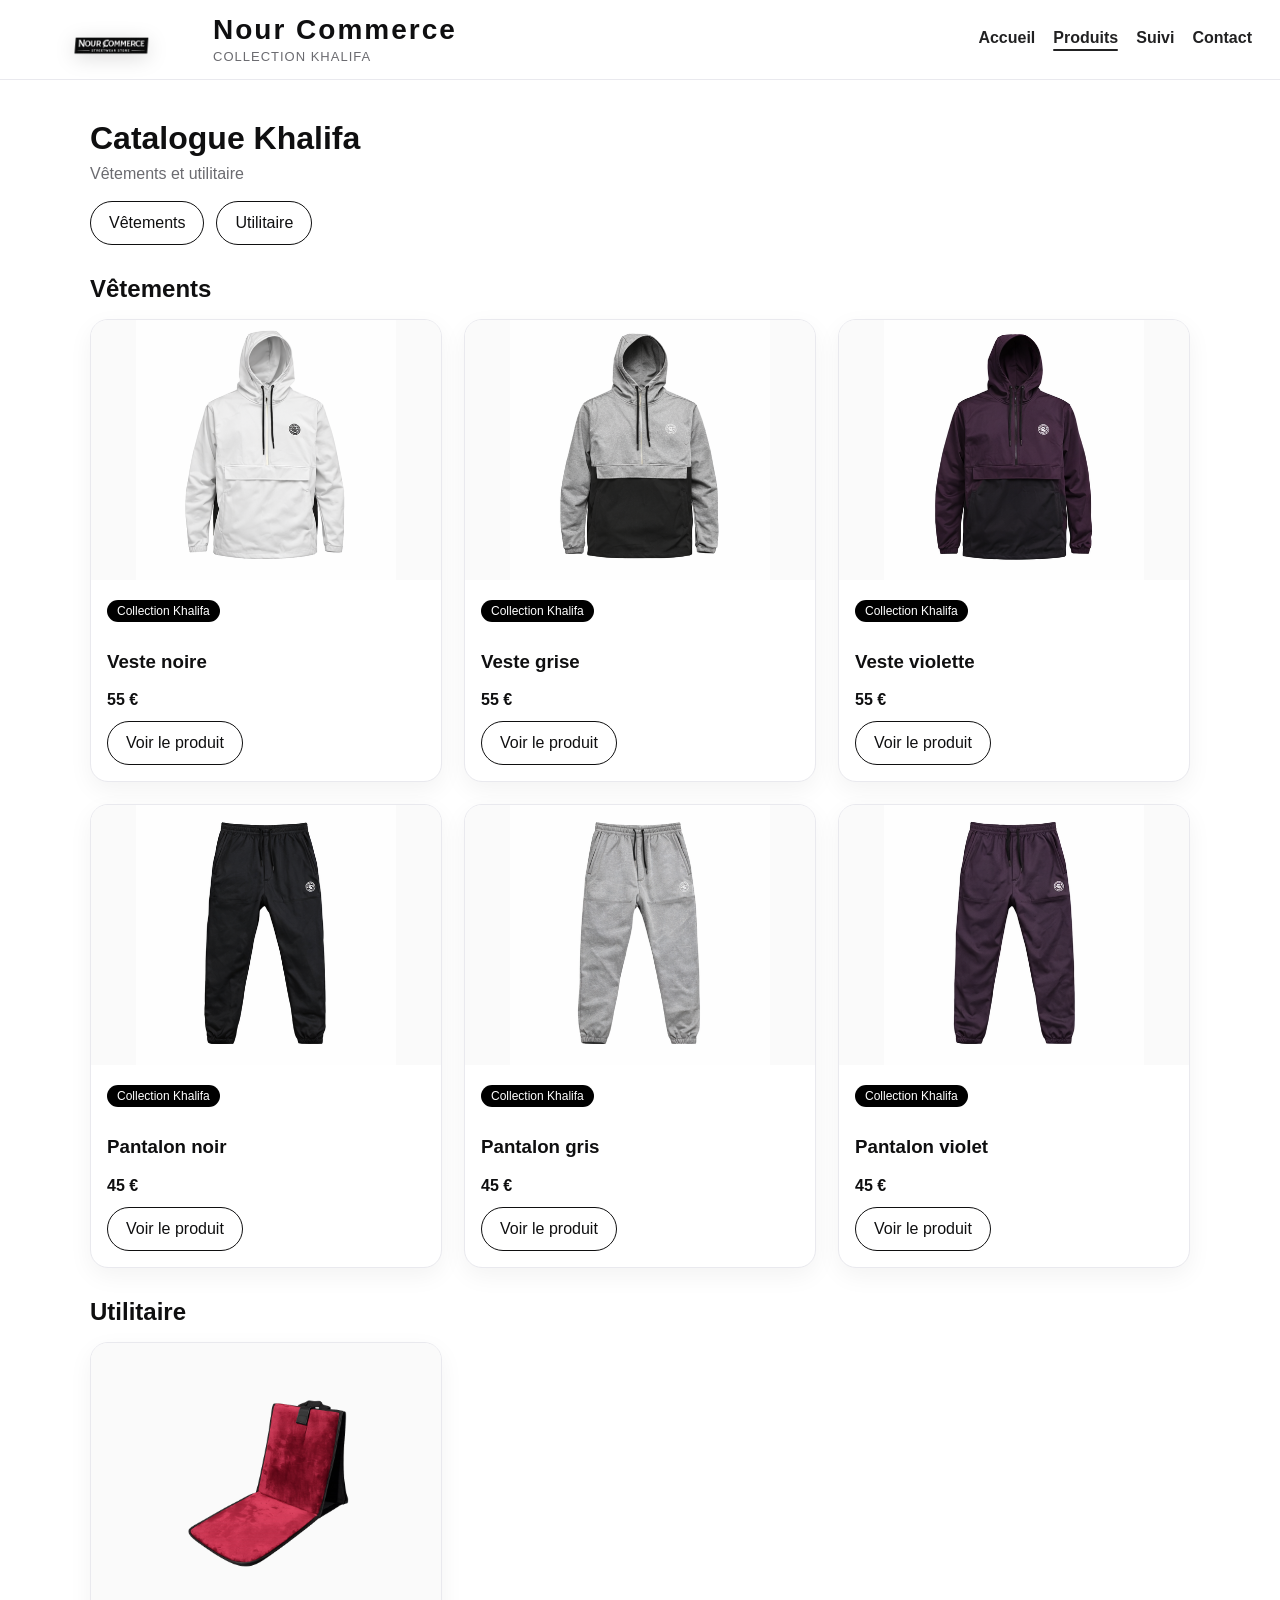
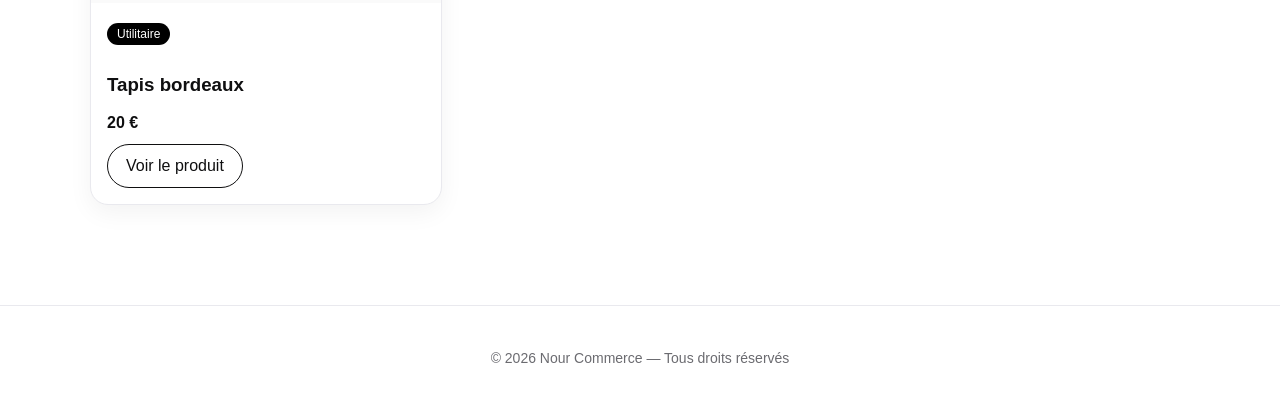
==== catalogue.html @ a422f31a "catalogue.html" ====
<!DOCTYPE html>
<html lang="fr">
<head>
  <meta charset="UTF-8" />
  <meta name="viewport" content="width=device-width, initial-scale=1.0"/>
  <title>Catalogue — Nour Commerce</title>
  <link rel="stylesheet" href="style.css"/>
  <link rel="icon" type="image/png" href="images/favicon.png">
</head>
<body>

<header class="header">
  <div class="brand">
    <img src="images/logo-nour-commerce.png" alt="Logo Nour Commerce" class="logo">
    <div class="brand-text">
      <h1>Nour Commerce</h1>
      <p>Collection Khalifa</p>
    </div>
  </div>

  <nav class="nav">
    <a href="index.html">Accueil</a>
    <a href="catalogue.html" class="active">Produits</a>
    <a href="suivi.html">Suivi</a>
    <a href="#" onclick="openContact()">Contact</a>
  </nav>
</header>

<main class="page">
  <div class="page-title">
    <h2>Catalogue Khalifa</h2>
    <p>Vêtements et utilitaire</p>
  </div>

  <div class="catalog-nav">
    <a href="#vetements" class="btn">Vêtements</a>
    <a href="#utilitaire" class="btn">Utilitaire</a>
  </div>

  <h3 id="vetements" class="section-title">Vêtements</h3>

  <section class="grid">
    <article class="card">
      <img src="images/veste-noire.png" alt="Veste noire Khalifa">
      <div class="card-body">
        <span class="badge">Collection Khalifa</span>
        <h3>Veste noire</h3>
        <p class="price">55 €</p>
        <a class="btn" href="produit.html?item=veste-noire">Voir le produit</a>
      </div>
    </article>

    <article class="card">
      <img src="images/veste-grise.png" alt="Veste grise Khalifa">
      <div class="card-body">
        <span class="badge">Collection Khalifa</span>
        <h3>Veste grise</h3>
        <p class="price">55 €</p>
        <a class="btn" href="produit.html?item=veste-grise">Voir le produit</a>
      </div>
    </article>

    <article class="card">
      <img src="images/veste-violette.png" alt="Veste violette Khalifa">
      <div class="card-body">
        <span class="badge">Collection Khalifa</span>
        <h3>Veste violette</h3>
        <p class="price">55 €</p>
        <a class="btn" href="produit.html?item=veste-violette">Voir le produit</a>
      </div>
    </article>

    <article class="card">
      <img src="images/pantalon-noir.png" alt="Pantalon noir Khalifa">
      <div class="card-body">
        <span class="badge">Collection Khalifa</span>
        <h3>Pantalon noir</h3>
        <p class="price">45 €</p>
        <a class="btn" href="produit.html?item=pantalon-noir">Voir le produit</a>
      </div>
    </article>

    <article class="card">
      <img src="images/pantalon-gris.png" alt="Pantalon gris Khalifa">
      <div class="card-body">
        <span class="badge">Collection Khalifa</span>
        <h3>Pantalon gris</h3>
        <p class="price">45 €</p>
        <a class="btn" href="produit.html?item=pantalon-gris">Voir le produit</a>
      </div>
    </article>

    <article class="card">
      <img src="images/pantalon-violet.png" alt="Pantalon violet Khalifa">
      <div class="card-body">
        <span class="badge">Collection Khalifa</span>
        <h3>Pantalon violet</h3>
        <p class="price">45 €</p>
        <a class="btn" href="produit.html?item=pantalon-violet">Voir le produit</a>
      </div>
    </article>
  </section>

  <h3 id="utilitaire" class="section-title">Utilitaire</h3>

  <section class="grid">
    <article class="card">
      <img src="images/tapis-bordeaux.png" alt="Tapis bordeaux">
      <div class="card-body">
        <span class="badge">Utilitaire</span>
        <h3>Tapis bordeaux</h3>
        <p class="price">20 €</p>
        <a class="btn" href="produit.html?item=tapis-bordeaux">Voir le produit</a>
      </div>
    </article>
  </section>
</main>

<div id="contactPopup" class="popup" onclick="closeContact()">
  <div class="popup-content" onclick="event.stopPropagation()">
    <button class="popup-close" onclick="closeContact()">×</button>
    <h2>Contact</h2>
    <p>Email : <strong>nur.commerce120@gmail.com</strong></p>
    <p>Téléphone : <strong>06 28 49 84 93</strong></p>
  </div>
</div>

<footer class="footer">
  <p>© 2026 Nour Commerce — Tous droits réservés</p>
</footer>

<script>
  function openContact() {
    document.getElementById("contactPopup").style.display = "flex";
  }

  function closeContact() {
    document.getElementById("contactPopup").style.display = "none";
  }
</script>

</body>
</html>
---- style.css ----
:root{
  --bg:#ffffff;
  --text:#0f0f10;
  --muted:#6b6b70;
  --border:#e9e9ee;
  --black:#000;
  --shadow-sm: 0 8px 24px rgba(0,0,0,.06);
  --shadow-md: 0 18px 44px rgba(0,0,0,.14);
  --radius: 18px;
}

*{
  box-sizing:border-box;
}

html, body{
  margin:0;
  padding:0;
  font-family: Arial, sans-serif;
  background: var(--bg);
  color: var(--text);
}

/* HEADER */
.header{
  position: sticky;
  top: 0;
  z-index: 20;
  background: rgba(255,255,255,.95);
  border-bottom: 1px solid var(--border);
  display:flex;
  align-items:center;
  justify-content:space-between;
  padding: 0 28px;
  height: 80px;
}

.brand{
  display:flex;
  align-items:center;
  gap:20px;
}

/* NOUVEAU */
.brand-text{
  display:flex;
  flex-direction:column;
  justify-content:center;
}

.logo{
  height:110px;
  width:auto;
  object-fit:contain;
  transform: translateY(10px);
  filter: drop-shadow(0 4px 10px rgba(0,0,0,0.15));
}

.brand-text h1{
  margin:0;
  font-size:28px;
  letter-spacing:2px;
  font-weight:800;
  line-height:1.1;
}

.brand-text p{
  margin:4px 0 0;
  font-size:13px;
  color:var(--muted);
  letter-spacing:1px;
  text-transform:uppercase;
}

.nav{
  display:flex;
  align-items:center;
  flex-wrap:wrap;
}

.nav a{
  margin-left:18px;
  text-decoration:none;
  color:var(--text);
  font-weight:600;
  position:relative;
  padding-bottom:4px;
  opacity:.92;
  transition:opacity .2s ease;
}

.nav a:hover{
  opacity:1;
}

.nav a.active::after{
  content:"";
  position:absolute;
  left:0;
  bottom:0;
  width:100%;
  height:2px;
  background:var(--text);
  border-radius:2px;
}

/* HERO */
.hero{
  height: calc(100vh - 96px);
  background: url("images/hero.jpg") center/cover no-repeat;
  position: relative;
}

.hero::after{
  content:"";
  position:absolute;
  inset:0;
  background: rgba(0,0,0,.55);
}

.hero-overlay{
  position: relative;
  z-index: 1;
  height:100%;
  display:flex;
  align-items:center;
  justify-content:center;
  text-align:center;
  padding:0 18px;
}

.hero-content{
  color:#fff;
  max-width:760px;
}

.hero-tag{
  display:inline-block;
  padding:6px 12px;
  border:1px solid rgba(255,255,255,.45);
  border-radius:999px;
  margin-bottom:16px;
  font-size:13px;
  letter-spacing:1px;
  text-transform:uppercase;
}

.site-title{
  font-size:58px;
  letter-spacing:3px;
  font-weight:900;
  margin:0 0 8px;
  text-transform:uppercase;
}

.hero-collection{
  font-size:22px;
  color:rgba(255,255,255,.86);
  margin:0 0 16px;
  letter-spacing:1px;
}

.hero-description{
  margin:0 0 26px;
  color:rgba(255,255,255,.92);
  line-height:1.6;
  font-size:17px;
}

/* BUTTONS */
.btn{
  display:inline-block;
  padding:12px 18px;
  border:1px solid var(--text);
  color:var(--text);
  text-decoration:none;
  border-radius:999px;
  transition:transform .25s ease, box-shadow .25s ease, background .25s ease, color .25s ease;
  cursor:pointer;
}

.btn:hover{
  transform:translateY(-2px);
  box-shadow:var(--shadow-sm);
}

.btn.primary{
  background:#fff;
  border-color:#fff;
  color:#000;
}

.btn.paypal{
  width:100%;
  background:#ffc439;
  border-color:#ffc439;
  color:#111;
}

.btn.revolut{
  width:100%;
  background:#000;
  border-color:#000;
  color:#fff;
}

/* GLOBAL PAGE */
.page{
  padding:40px 28px;
}

.page-title{
  max-width:1100px;
  margin:0 auto 18px;
}

.page-title h2{
  margin:0;
  font-size:32px;
}

.page-title p{
  margin:8px 0 0;
  color:var(--muted);
}

.catalog-nav{
  max-width:1100px;
  margin:0 auto 24px;
  display:flex;
  gap:12px;
  flex-wrap:wrap;
}

.section-title{
  max-width:1100px;
  margin:30px auto 16px;
  font-size:24px;
}

/* GRID CATALOGUE */
.grid{
  max-width:1100px;
  margin:0 auto;
  display:grid;
  grid-template-columns:repeat(3, 1fr);
  gap:22px;
}

.card{
  background:#fff;
  border:1px solid var(--border);
  border-radius:var(--radius);
  overflow:hidden;
  box-shadow:0 8px 24px rgba(0,0,0,.05);
  transition:transform .25s ease, box-shadow .25s ease;
}

.card:hover{
  transform:translateY(-6px);
  box-shadow:var(--shadow-md);
}

.card img{
  width:100%;
  height:260px;
  object-fit:contain;
  background:#fafafa;
  transition:transform .3s ease;
}

.card:hover img{
  transform:scale(1.05);
}

.card-body{
  padding:16px;
}

.badge{
  display:inline-block;
  background:#000;
  color:#fff;
  padding:4px 10px;
  border-radius:999px;
  font-size:12px;
  margin-bottom:10px;
}

.price{
  font-weight:800;
  margin:6px 0 12px;
}

/* PRODUCT PAGE */
.back-link{
  display:inline-block;
  margin-bottom:16px;
  text-decoration:none;
  color:var(--text);
  font-weight:600;
}

.product-layout{
  max-width:1100px;
  margin:0 auto;
  display:grid;
  grid-template-columns:84px 1fr 420px;
  gap:26px;
  align-items:start;
}

.thumbs{
  display:flex;
  flex-direction:column;
  gap:10px;
}

.thumb{
  width:74px;
  height:74px;
  object-fit:contain;
  border:1px solid var(--border);
  border-radius:12px;
  background:#fafafa;
  cursor:pointer;
  transition:transform .2s ease, border-color .2s ease, box-shadow .2s ease;
}

.thumb:hover{
  transform:scale(1.05);
  border-color:#000;
  box-shadow:var(--shadow-sm);
}

.product-image{
  border:1px solid var(--border);
  border-radius:20px;
  background:#fafafa;
  display:flex;
  align-items:center;
  justify-content:center;
  min-height:420px;
  box-shadow:0 12px 30px rgba(0,0,0,.08);
}

.product-image img{
  max-width:95%;
  max-height:420px;
  object-fit:contain;
}

.product-info{
  border:1px solid var(--border);
  border-radius:20px;
  padding:18px;
  background:#fff;
  box-shadow:0 8px 20px rgba(0,0,0,.04);
}

.price.big{
  font-size:1.7rem;
  margin:10px 0 8px;
}

.desc{
  color:var(--muted);
  line-height:1.55;
  margin:0 0 12px;
}

.row{
  margin:12px 0 10px;
}

label{
  display:block;
  font-weight:700;
  margin-bottom:6px;
}

select{
  padding:10px 12px;
  border-radius:12px;
  border:1px solid var(--border);
  width:180px;
  background:#fff;
}

.reviews{
  margin:10px 0 18px;
  padding:12px;
  border:1px solid var(--border);
  border-radius:14px;
  background:#fbfbfb;
}

.stars{
  letter-spacing:2px;
  font-size:18px;
}

.muted{
  color:var(--muted);
}

.orderref{
  margin:12px 0 18px;
  padding:12px;
  border:1px solid var(--border);
  border-radius:14px;
  background:#fbfbfb;
}

.delivery{
  display:flex;
  flex-direction:column;
  gap:10px;
  margin:10px 0 18px;
}

.delivery input{
  padding:10px 12px;
  border-radius:12px;
  border:1px solid var(--border);
  width:100%;
}

.delivery .two{
  display:grid;
  grid-template-columns:1fr 1fr;
  gap:10px;
}

.shipping-note{
  margin:10px 0 16px;
  padding:12px;
  border:1px solid var(--border);
  border-radius:12px;
  background:#fafafa;
  line-height:1.5;
  font-size:14px;
}

.stock-count{
  margin:8px 0 14px;
  font-weight:700;
  color:#111;
}

.payment-box{
  max-width:700px;
  margin:0 auto;
  border:1px solid var(--border);
  border-radius:20px;
  padding:22px;
  background:#fff;
  box-shadow:0 8px 20px rgba(0,0,0,.04);
}

.payment-note{
  margin:8px 0 12px;
}

.delivery-price{
  margin:0 0 14px;
  font-weight:700;
  color:#c1121f;
}

.cash{
  margin-top:12px;
  padding:10px;
  border:1px solid var(--border);
  border-radius:12px;
  background:#fafafa;
  font-size:14px;
}

.pay{
  margin-top:12px;
}

.pay form{
  margin-bottom:10px;
}

/* TRACKING */
.tracking-box{
  max-width:700px;
  margin:0 auto 24px;
  display:flex;
  gap:12px;
  flex-wrap:wrap;
}

.tracking-box input{
  flex:1;
  min-width:260px;
  padding:12px 14px;
  border:1px solid var(--border);
  border-radius:12px;
}

.tracking-result{
  max-width:900px;
  margin:0 auto;
  border:1px solid var(--border);
  border-radius:18px;
  background:#fff;
  padding:20px;
  box-shadow:0 8px 20px rgba(0,0,0,.04);
}

.tracking-grid{
  display:grid;
  grid-template-columns:repeat(2, 1fr);
  gap:16px;
  margin-top:16px;
}

/* POPUP */
.popup{
  display:none;
  position:fixed;
  inset:0;
  z-index:60;
  background:rgba(0,0,0,.6);
  justify-content:center;
  align-items:center;
}

.popup-content{
  width:min(420px, 92vw);
  background:#fff;
  border-radius:18px;
  padding:18px;
  position:relative;
  box-shadow:var(--shadow-md);
}

.popup-close{
  position:absolute;
  top:10px;
  right:12px;
  border:none;
  background:transparent;
  font-size:22px;
  cursor:pointer;
}

/* FOOTER */
.footer{
  margin-top:60px;
  padding:30px;
  text-align:center;
  font-size:14px;
  color:var(--muted);
  border-top:1px solid var(--border);
}

/* RESPONSIVE */
@media (max-width:980px){
  .grid{
    grid-template-columns:repeat(2, 1fr);
  }

  .product-layout{
    grid-template-columns:84px 1fr;
  }

  .product-info{
    grid-column:1 / -1;
  }

  .logo{
    width:120px;
    height:120px;
  }

  .brand-text h1{
    font-size:26px;
  }
}

@media (max-width:600px){
  .header{
    padding:14px 16px;
    flex-direction:column;
    gap:12px;
    height:auto;
  }

  .brand{
    flex-direction:column;
    text-align:center;
  }

  .logo{
    width:100px;
    height:100px;
    transform:none;
  }

  .brand-text h1{
    font-size:24px;
  }

  .brand-text p{
    font-size:13px;
  }

  .nav{
    justify-content:center;
  }

  .nav a{
    margin:0 10px;
  }

  .site-title{
    font-size:38px;
    letter-spacing:2px;
  }

  .hero-collection{
    font-size:18px;
  }

  .hero-description{
    font-size:15px;
  }

  .grid{
    grid-template-columns:1fr;
  }

  .product-layout{
    grid-template-columns:1fr;
  }

  .thumbs{
    flex-direction:row;
  }

  .thumb{
    width:64px;
    height:64px;
  }

  .delivery .two{
    grid-template-columns:1fr;
  }

  .tracking-box{
    flex-direction:column;
  }

  .tracking-grid{
    grid-template-columns:1fr;
  }
}
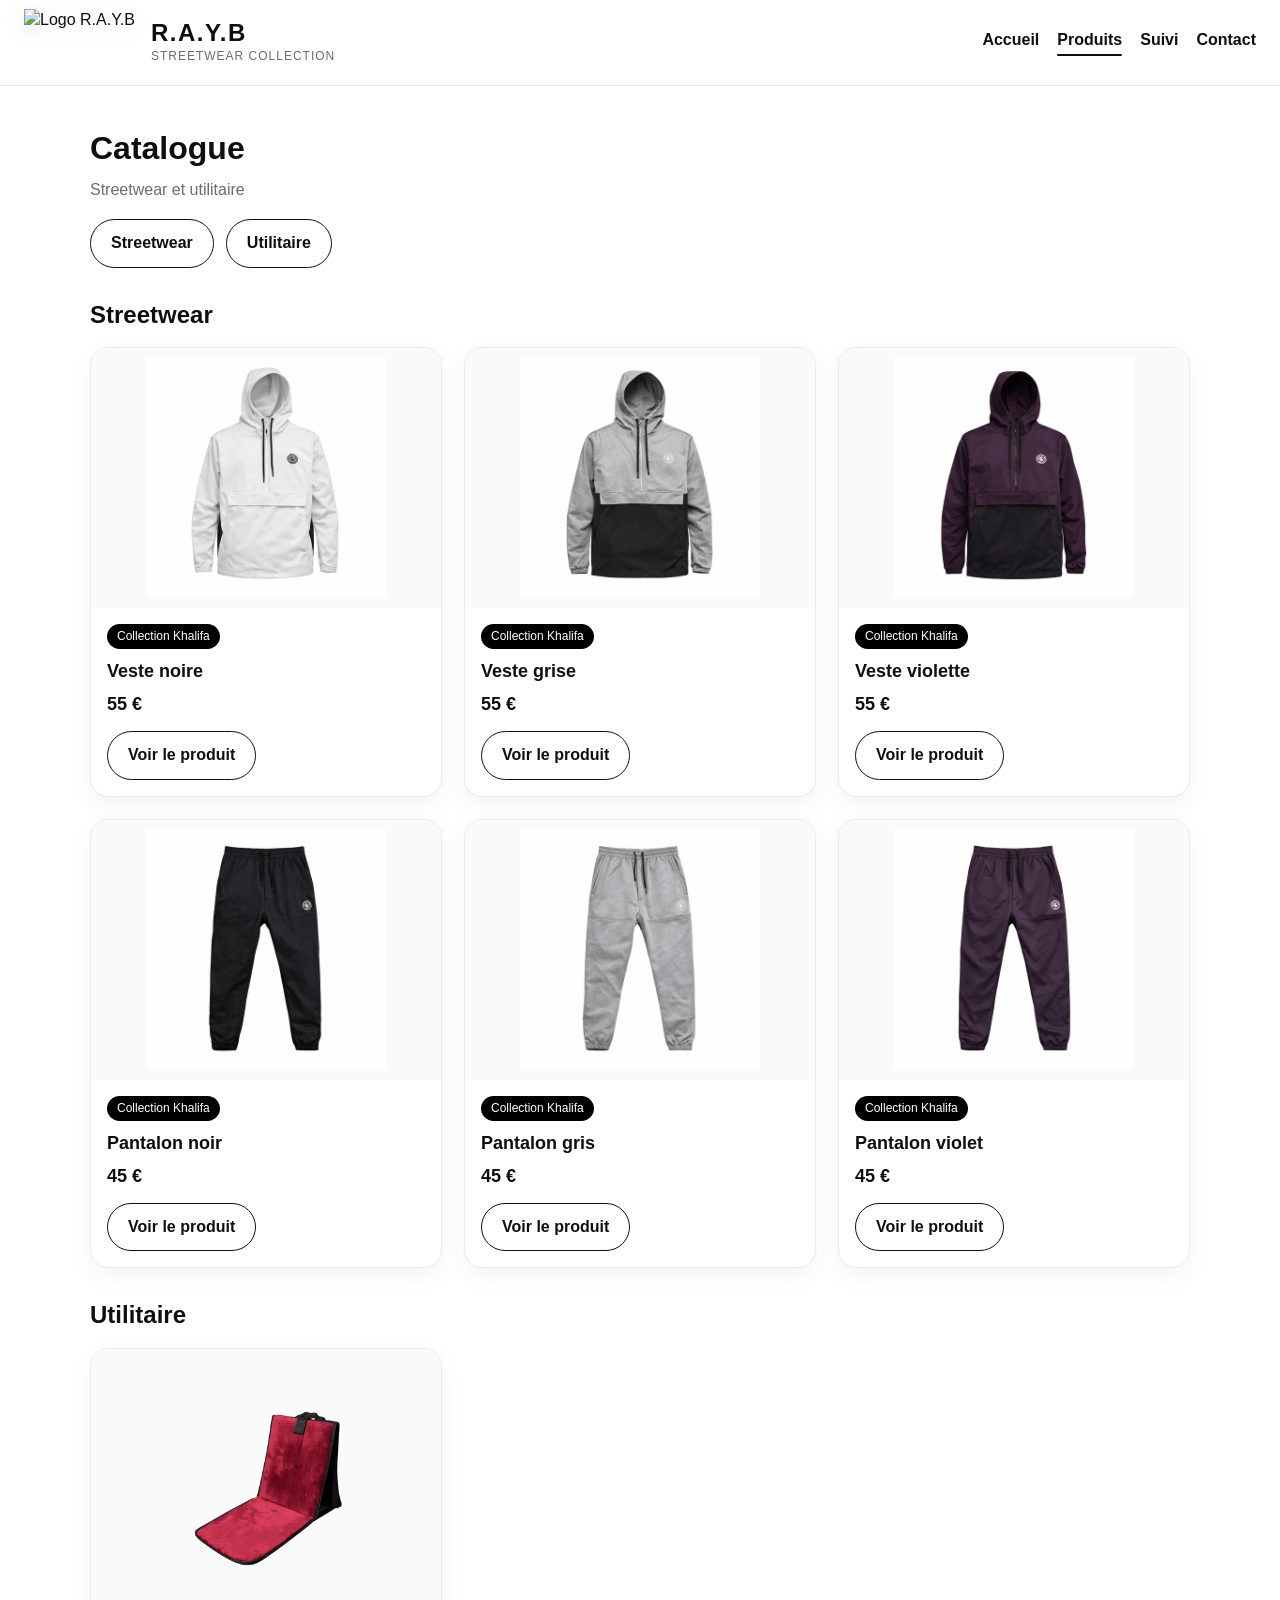
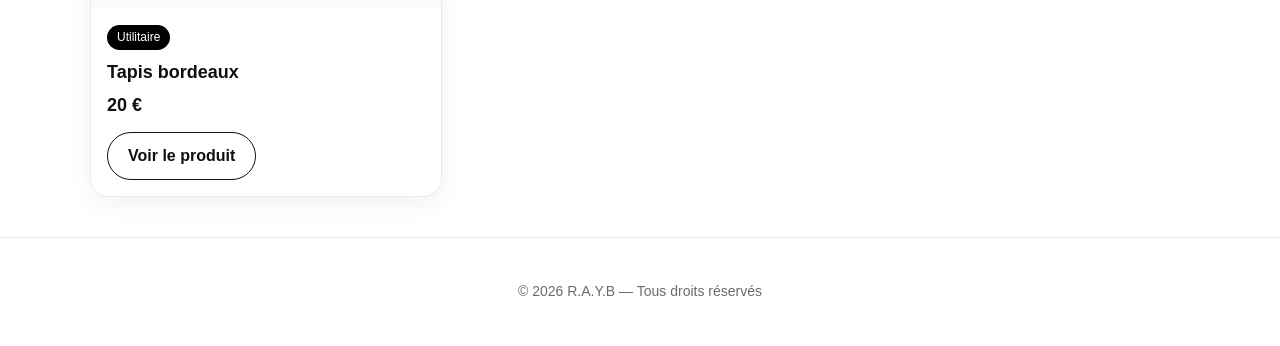
==== commit 6fd762d7: "catalogue.html" ====
--- a/catalogue.html
+++ b/catalogue.html
@@ -1,9 +1,17 @@
 <!DOCTYPE html>
 <html lang="fr">
 <head>
+  <!-- Google tag (gtag.js) -->
+  <script async src="https://www.googletagmanager.com/gtag/js?id=G-W9DEFRPRFW"></script>
+  <script>
+    window.dataLayer = window.dataLayer || [];
+    function gtag(){dataLayer.push(arguments);}
+    gtag('js', new Date());
+    gtag('config', 'G-W9DEFRPRFW');
+  </script>
   <meta charset="UTF-8" />
   <meta name="viewport" content="width=device-width, initial-scale=1.0"/>
-  <title>Catalogue — Nour Commerce</title>
+  <title>Catalogue — R.A.Y.B</title>
   <link rel="stylesheet" href="style.css"/>
   <link rel="icon" type="image/png" href="images/favicon.png">
 </head>
@@ -11,10 +19,10 @@
 
 <header class="header">
   <div class="brand">
-    <img src="images/logo-nour-commerce.png" alt="Logo Nour Commerce" class="logo">
+    <img src="images/logo-rayb-header.png" alt="Logo R.A.Y.B" class="logo">
     <div class="brand-text">
-      <h1>Nour Commerce</h1>
-      <p>Collection Khalifa</p>
+      <h1>R.A.Y.B</h1>
+      <p>Streetwear Collection</p>
     </div>
   </div>
 
@@ -28,20 +36,20 @@
 
 <main class="page">
   <div class="page-title">
-    <h2>Catalogue Khalifa</h2>
-    <p>Vêtements et utilitaire</p>
+    <h2>Catalogue</h2>
+    <p>Streetwear et utilitaire</p>
   </div>
 
   <div class="catalog-nav">
-    <a href="#vetements" class="btn">Vêtements</a>
+    <a href="#vetements" class="btn">Streetwear</a>
     <a href="#utilitaire" class="btn">Utilitaire</a>
   </div>
 
-  <h3 id="vetements" class="section-title">Vêtements</h3>
+  <h3 id="vetements" class="section-title">Streetwear</h3>
 
   <section class="grid">
     <article class="card">
-      <img src="images/veste-noire.png" alt="Veste noire Khalifa">
+      <img src="images/veste-noire.png" alt="Veste noire">
       <div class="card-body">
         <span class="badge">Collection Khalifa</span>
         <h3>Veste noire</h3>
@@ -51,7 +59,7 @@
     </article>
 
     <article class="card">
-      <img src="images/veste-grise.png" alt="Veste grise Khalifa">
+      <img src="images/veste-grise.png" alt="Veste grise">
       <div class="card-body">
         <span class="badge">Collection Khalifa</span>
         <h3>Veste grise</h3>
@@ -61,7 +69,7 @@
     </article>
 
     <article class="card">
-      <img src="images/veste-violette.png" alt="Veste violette Khalifa">
+      <img src="images/veste-violette.png" alt="Veste violette">
       <div class="card-body">
         <span class="badge">Collection Khalifa</span>
         <h3>Veste violette</h3>
@@ -71,7 +79,7 @@
     </article>
 
     <article class="card">
-      <img src="images/pantalon-noir.png" alt="Pantalon noir Khalifa">
+      <img src="images/pantalon-noir.png" alt="Pantalon noir">
       <div class="card-body">
         <span class="badge">Collection Khalifa</span>
         <h3>Pantalon noir</h3>
@@ -81,7 +89,7 @@
     </article>
 
     <article class="card">
-      <img src="images/pantalon-gris.png" alt="Pantalon gris Khalifa">
+      <img src="images/pantalon-gris.png" alt="Pantalon gris">
       <div class="card-body">
         <span class="badge">Collection Khalifa</span>
         <h3>Pantalon gris</h3>
@@ -91,7 +99,7 @@
     </article>
 
     <article class="card">
-      <img src="images/pantalon-violet.png" alt="Pantalon violet Khalifa">
+      <img src="images/pantalon-violet.png" alt="Pantalon violet">
       <div class="card-body">
         <span class="badge">Collection Khalifa</span>
         <h3>Pantalon violet</h3>
@@ -126,7 +134,7 @@
 </div>
 
 <footer class="footer">
-  <p>© 2026 Nour Commerce — Tous droits réservés</p>
+  <p>© 2026 R.A.Y.B — Tous droits réservés</p>
 </footer>
 
 <script>
--- a/style.css
+++ b/style.css
@@ -4,6 +4,7 @@
   --muted:#6b6b70;
   --border:#e9e9ee;
   --black:#000;
+  --white:#fff;
   --shadow-sm: 0 8px 24px rgba(0,0,0,.06);
   --shadow-md: 0 18px 44px rgba(0,0,0,.14);
   --radius: 18px;
@@ -17,31 +18,37 @@
   margin:0;
   padding:0;
   font-family: Arial, sans-serif;
-  background: var(--bg);
-  color: var(--text);
+  background:var(--bg);
+  color:var(--text);
+  scroll-behavior:smooth;
+}
+
+body{
+  line-height:1.4;
 }
 
 /* HEADER */
 .header{
-  position: sticky;
-  top: 0;
-  z-index: 20;
-  background: rgba(255,255,255,.95);
-  border-bottom: 1px solid var(--border);
+  position:sticky;
+  top:0;
+  z-index:50;
+  background:rgba(255,255,255,.96);
+  border-bottom:1px solid var(--border);
   display:flex;
   align-items:center;
   justify-content:space-between;
-  padding: 0 28px;
-  height: 80px;
+  padding:0 24px;
+  min-height:86px;
+  backdrop-filter:blur(10px);
 }
 
 .brand{
   display:flex;
   align-items:center;
-  gap:20px;
-}
-
-/* NOUVEAU */
+  gap:16px;
+  min-width:0;
+}
+
 .brand-text{
   display:flex;
   flex-direction:column;
@@ -49,48 +56,44 @@
 }
 
 .logo{
-  height:110px;
+  height:68px;
   width:auto;
+  max-width:180px;
   object-fit:contain;
-  transform: translateY(10px);
-  filter: drop-shadow(0 4px 10px rgba(0,0,0,0.15));
+  display:block;
+  transform:none;
+  filter:drop-shadow(0 4px 10px rgba(0,0,0,0.10));
 }
 
 .brand-text h1{
   margin:0;
-  font-size:28px;
-  letter-spacing:2px;
+  font-size:24px;
+  letter-spacing:1.5px;
   font-weight:800;
   line-height:1.1;
 }
 
 .brand-text p{
-  margin:4px 0 0;
-  font-size:13px;
+  margin:2px 0 0;
+  font-size:12px;
   color:var(--muted);
+  text-transform:uppercase;
   letter-spacing:1px;
-  text-transform:uppercase;
 }
 
 .nav{
   display:flex;
   align-items:center;
   flex-wrap:wrap;
+  gap:18px;
 }
 
 .nav a{
-  margin-left:18px;
   text-decoration:none;
   color:var(--text);
-  font-weight:600;
+  font-weight:700;
   position:relative;
   padding-bottom:4px;
-  opacity:.92;
-  transition:opacity .2s ease;
-}
-
-.nav a:hover{
-  opacity:1;
 }
 
 .nav a.active::after{
@@ -104,79 +107,18 @@
   border-radius:2px;
 }
 
-/* HERO */
-.hero{
-  height: calc(100vh - 96px);
-  background: url("images/hero.jpg") center/cover no-repeat;
-  position: relative;
-}
-
-.hero::after{
-  content:"";
-  position:absolute;
-  inset:0;
-  background: rgba(0,0,0,.55);
-}
-
-.hero-overlay{
-  position: relative;
-  z-index: 1;
-  height:100%;
-  display:flex;
-  align-items:center;
-  justify-content:center;
-  text-align:center;
-  padding:0 18px;
-}
-
-.hero-content{
-  color:#fff;
-  max-width:760px;
-}
-
-.hero-tag{
-  display:inline-block;
-  padding:6px 12px;
-  border:1px solid rgba(255,255,255,.45);
-  border-radius:999px;
-  margin-bottom:16px;
-  font-size:13px;
-  letter-spacing:1px;
-  text-transform:uppercase;
-}
-
-.site-title{
-  font-size:58px;
-  letter-spacing:3px;
-  font-weight:900;
-  margin:0 0 8px;
-  text-transform:uppercase;
-}
-
-.hero-collection{
-  font-size:22px;
-  color:rgba(255,255,255,.86);
-  margin:0 0 16px;
-  letter-spacing:1px;
-}
-
-.hero-description{
-  margin:0 0 26px;
-  color:rgba(255,255,255,.92);
-  line-height:1.6;
-  font-size:17px;
-}
-
-/* BUTTONS */
+/* BOUTONS */
 .btn{
   display:inline-block;
-  padding:12px 18px;
+  padding:12px 20px;
+  border-radius:999px;
+  text-decoration:none;
   border:1px solid var(--text);
   color:var(--text);
-  text-decoration:none;
-  border-radius:999px;
-  transition:transform .25s ease, box-shadow .25s ease, background .25s ease, color .25s ease;
+  background:#fff;
+  transition:transform .22s ease, box-shadow .22s ease, background .22s ease, color .22s ease, border-color .22s ease;
   cursor:pointer;
+  font-weight:700;
 }
 
 .btn:hover{
@@ -185,9 +127,25 @@
 }
 
 .btn.primary{
-  background:#fff;
-  border-color:#fff;
-  color:#000;
+  background:#000;
+  color:#fff;
+  border-color:#000;
+}
+
+.btn.primary:hover{
+  background:#111;
+  border-color:#111;
+}
+
+.ghost-light{
+  background:transparent;
+  color:#fff;
+  border:1px solid rgba(255,255,255,.34);
+}
+
+.ghost-light:hover{
+  background:rgba(255,255,255,.10);
+  box-shadow:none;
 }
 
 .btn.paypal{
@@ -204,7 +162,309 @@
   color:#fff;
 }
 
-/* GLOBAL PAGE */
+/* HERO DU HAUT - PRESENTATION */
+.hero-home{
+  position:relative;
+  z-index:1;
+  min-height:calc(100vh - 80px);
+  background:url("images/hero-accueil.jpg") center/cover no-repeat;
+  display:flex;
+  align-items:center;
+  justify-content:center;
+  padding:48px 24px;
+  overflow:hidden;
+  text-align:center;
+}
+
+.hero-home::after{
+  content:"";
+  position:absolute;
+  left:0;
+  right:0;
+  bottom:-1px;
+  height:140px;
+  background:linear-gradient(
+    to bottom,
+    rgba(8,8,10,0) 0%,
+    rgba(8,8,10,0.55) 40%,
+    rgba(8,8,10,0.92) 100%
+  );
+  pointer-events:none;
+  z-index:2;
+}
+
+.hero-home-overlay{
+  position:absolute;
+  inset:0;
+  background:linear-gradient(180deg, rgba(0,0,0,.50) 0%, rgba(0,0,0,.58) 100%);
+}
+
+.hero-home-content{
+  position:relative;
+  z-index:2;
+  max-width:900px;
+  color:#fff;
+}
+
+.hero-home-tag{
+  display:inline-block;
+  padding:10px 22px;
+  border:1px solid rgba(255,255,255,.30);
+  border-radius:999px;
+  font-size:15px;
+  text-transform:uppercase;
+  letter-spacing:1px;
+  margin-bottom:26px;
+}
+
+.hero-home-title{
+  margin:0 0 18px;
+  font-size:110px;
+  line-height:.92;
+  text-transform:uppercase;
+  font-weight:900;
+  letter-spacing:1px;
+}
+
+.hero-home-text{
+  margin:0 auto 30px;
+  font-size:20px;
+  line-height:1.7;
+  color:rgba(255,255,255,.93);
+  max-width:760px;
+}
+
+.hero-home-actions{
+  display:flex;
+  justify-content:center;
+  gap:14px;
+  flex-wrap:wrap;
+}
+
+/* SECTION PRODUITS HERO */
+.hero-showcase{
+  min-height:calc(100vh - 80px);
+  background:url("images/hero.jpg") center/cover no-repeat;
+  display:grid;
+  grid-template-columns:1fr 1fr;
+  align-items:center;
+  gap:24px;
+  padding:88px 54px 48px;
+  margin-top:-40px;
+  position:relative;
+  overflow:hidden;
+}
+
+.hero-showcase::after{
+  content:"";
+  position:absolute;
+  top:0;
+  left:0;
+  right:0;
+  height:120px;
+  background:linear-gradient(
+    to bottom,
+    rgba(8,8,10,0.95) 0%,
+    rgba(8,8,10,0.68) 45%,
+    rgba(8,8,10,0) 100%
+  );
+  pointer-events:none;
+  z-index:1;
+}
+
+.hero-dark-layer{
+  position:absolute;
+  inset:0;
+  background:linear-gradient(90deg, rgba(0,0,0,.78) 0%, rgba(0,0,0,.54) 45%, rgba(0,0,0,.72) 100%);
+}
+
+.hero-showcase::before{
+  content:"";
+  position:absolute;
+  width:420px;
+  height:420px;
+  border-radius:50%;
+  background:radial-gradient(rgba(255,255,255,0.09), transparent 70%);
+  top:8%;
+  left:10%;
+  z-index:1;
+  pointer-events:none;
+  filter:blur(10px);
+}
+
+.hero-left{
+  position:relative;
+  z-index:2;
+  color:#fff;
+  max-width:560px;
+  animation:fadeSoft .65s ease;
+}
+
+.hero-pill{
+  border:1px solid rgba(255,255,255,.28);
+  padding:10px 20px;
+  border-radius:999px;
+  font-size:14px;
+  display:inline-block;
+  margin-bottom:22px;
+  text-transform:uppercase;
+  letter-spacing:1px;
+}
+
+.hero-main-title{
+  font-size:88px;
+  margin:0 0 16px;
+  line-height:.92;
+  text-transform:none;
+  font-weight:900;
+  letter-spacing:.3px;
+  min-height:160px;
+  display:flex;
+  align-items:flex-end;
+}
+
+.hero-main-text{
+  font-size:19px;
+  margin:0 0 24px;
+  color:rgba(255,255,255,.92);
+  line-height:1.7;
+  max-width:520px;
+  min-height:130px;
+}
+
+.hero-actions{
+  display:flex;
+  gap:12px;
+  flex-wrap:wrap;
+}
+
+.hero-right{
+  display:flex;
+  justify-content:flex-end;
+  align-items:center;
+  gap:14px;
+  position:relative;
+  z-index:2;
+}
+
+.hero-left,
+.hero-right{
+  position:relative;
+  z-index:2;
+}
+
+.hero-cards{
+  display:flex;
+  gap:22px;
+  align-items:flex-end;
+}
+
+.hero-card{
+  width:220px;
+  min-height:430px;
+  background:rgba(255,255,255,.08);
+  border:1px solid rgba(255,255,255,.18);
+  border-radius:28px;
+  overflow:hidden;
+  cursor:pointer;
+  transition:transform .24s ease, opacity .24s ease, box-shadow .24s ease, border-color .24s ease;
+  opacity:.84;
+  box-shadow:0 12px 28px rgba(0,0,0,.16);
+  backdrop-filter:blur(12px);
+  text-decoration:none;
+  display:flex;
+  flex-direction:column;
+  position:relative;
+  animation:fadeSoft .65s ease;
+  flex-shrink:0;
+}
+
+.hero-card.active{
+  transform:translateY(-8px) scale(1.02);
+  opacity:1;
+  box-shadow:0 20px 42px rgba(0,0,0,.24);
+  border-color:rgba(255,255,255,.28);
+  z-index:3;
+}
+
+.hero-card::after{
+  content:"";
+  position:absolute;
+  top:0;
+  left:-120%;
+  width:70%;
+  height:100%;
+  background:linear-gradient(
+    120deg,
+    transparent,
+    rgba(255,255,255,0.18),
+    transparent
+  );
+  transition:left .8s ease;
+}
+
+.hero-card:hover::after{
+  left:140%;
+}
+
+.hero-card img{
+  width:100%;
+  height:250px;
+  object-fit:contain;
+  background:#fff;
+  display:block;
+  padding:20px;
+}
+
+.hero-card-info{
+  padding:20px 16px;
+  color:#fff;
+  display:flex;
+  align-items:center;
+  justify-content:center;
+  min-height:86px;
+  text-align:center;
+}
+
+.hero-card-info span{
+  display:block;
+  font-size:15px;
+  opacity:.96;
+  text-transform:uppercase;
+  letter-spacing:2px;
+  font-weight:700;
+  line-height:1.4;
+}
+
+.hero-card-info h3{
+  display:none;
+}
+
+.hero-arrow{
+  background:rgba(255,255,255,.16);
+  border:none;
+  color:#fff;
+  font-size:34px;
+  width:60px;
+  height:60px;
+  border-radius:50%;
+  cursor:pointer;
+  flex-shrink:0;
+  transition:background .22s ease, transform .22s ease;
+}
+
+.hero-arrow:hover{
+  background:rgba(255,255,255,.26);
+  transform:scale(1.05);
+}
+
+#heroCategory,
+#heroProductTitle,
+#heroProductDesc{
+  transition:all .25s ease;
+}
+
+/* STRUCTURE GLOBALE */
 .page{
   padding:40px 28px;
 }
@@ -238,7 +498,7 @@
   font-size:24px;
 }
 
-/* GRID CATALOGUE */
+/* CATALOGUE */
 .grid{
   max-width:1100px;
   margin:0 auto;
@@ -254,11 +514,32 @@
   overflow:hidden;
   box-shadow:0 8px 24px rgba(0,0,0,.05);
   transition:transform .25s ease, box-shadow .25s ease;
+  position:relative;
 }
 
 .card:hover{
   transform:translateY(-6px);
   box-shadow:var(--shadow-md);
+}
+
+.card::after{
+  content:"";
+  position:absolute;
+  top:0;
+  left:-120%;
+  width:70%;
+  height:100%;
+  background:linear-gradient(
+    120deg,
+    transparent,
+    rgba(255,255,255,0.16),
+    transparent
+  );
+  transition:left .8s ease;
+}
+
+.card:hover::after{
+  left:140%;
 }
 
 .card img{
@@ -266,11 +547,8 @@
   height:260px;
   object-fit:contain;
   background:#fafafa;
-  transition:transform .3s ease;
-}
-
-.card:hover img{
-  transform:scale(1.05);
+  display:block;
+  padding:10px;
 }
 
 .card-body{
@@ -287,15 +565,21 @@
   margin-bottom:10px;
 }
 
+.card-body h3{
+  margin:0 0 8px;
+  font-size:18px;
+}
+
 .price{
   font-weight:800;
-  margin:6px 0 12px;
-}
-
-/* PRODUCT PAGE */
+  margin:6px 0 14px;
+  font-size:18px;
+}
+
+/* PAGE PRODUIT */
 .back-link{
   display:inline-block;
-  margin-bottom:16px;
+  margin-bottom:18px;
   text-decoration:none;
   color:var(--text);
   font-weight:600;
@@ -324,13 +608,15 @@
   border-radius:12px;
   background:#fafafa;
   cursor:pointer;
+  display:block;
+  padding:6px;
   transition:transform .2s ease, border-color .2s ease, box-shadow .2s ease;
 }
 
 .thumb:hover{
-  transform:scale(1.05);
+  transform:scale(1.04);
   border-color:#000;
-  box-shadow:var(--shadow-sm);
+  box-shadow:0 8px 18px rgba(0,0,0,0.08);
 }
 
 .product-image{
@@ -348,6 +634,8 @@
   max-width:95%;
   max-height:420px;
   object-fit:contain;
+  display:block;
+  padding:12px;
 }
 
 .product-info{
@@ -358,6 +646,11 @@
   box-shadow:0 8px 20px rgba(0,0,0,.04);
 }
 
+.product-info h2{
+  margin:0 0 8px;
+  font-size:30px;
+}
+
 .price.big{
   font-size:1.7rem;
   margin:10px 0 8px;
@@ -485,7 +778,7 @@
   margin-bottom:10px;
 }
 
-/* TRACKING */
+/* SUIVI */
 .tracking-box{
   max-width:700px;
   margin:0 auto 24px;
@@ -517,6 +810,110 @@
   grid-template-columns:repeat(2, 1fr);
   gap:16px;
   margin-top:16px;
+}
+
+/* CONFIANCE */
+.trust-section{
+  padding:40px 20px;
+  background:#fff;
+}
+
+.trust-container{
+  max-width:1100px;
+  margin:0 auto;
+  display:grid;
+  grid-template-columns:repeat(4,1fr);
+  gap:16px;
+}
+
+.trust-item{
+  border:1px solid var(--border);
+  padding:18px;
+  text-align:center;
+  border-radius:14px;
+  background:#fafafa;
+  transition:transform .22s ease, box-shadow .22s ease, border-color .22s ease;
+  animation:fadeSoft 0.65s ease;
+}
+
+.trust-item:hover{
+  transform:translateY(-4px);
+  box-shadow:var(--shadow-sm);
+  border-color:#dcdce2;
+}
+
+.trust-item h3{
+  margin:0 0 10px;
+  font-size:16px;
+}
+
+.trust-item p{
+  margin:0;
+  font-size:14px;
+  color:var(--muted);
+  line-height:1.5;
+}
+
+/* A PROPOS */
+.about-section{
+  padding:52px 20px;
+  background:#f6f6f6;
+}
+
+.about-container{
+  max-width:760px;
+  margin:0 auto;
+  text-align:center;
+  animation:fadeSoft 0.65s ease;
+}
+
+.about-container h2{
+  margin:0 0 14px;
+}
+
+.about-container p{
+  margin:0;
+  color:var(--muted);
+  line-height:1.65;
+}
+
+/* FAQ */
+.faq-section{
+  padding:52px 20px;
+}
+
+.faq-container{
+  max-width:760px;
+  margin:0 auto;
+}
+
+.faq-container h2{
+  margin:0 0 18px;
+}
+
+.faq-item{
+  margin-bottom:16px;
+  border:1px solid var(--border);
+  padding:16px;
+  border-radius:12px;
+  background:#fafafa;
+  transition:transform .22s ease, box-shadow .22s ease;
+  animation:fadeSoft 0.65s ease;
+}
+
+.faq-item:hover{
+  transform:translateY(-2px);
+  box-shadow:var(--shadow-sm);
+}
+
+.faq-item h4{
+  margin:0 0 8px;
+}
+
+.faq-item p{
+  margin:0;
+  color:var(--muted);
+  line-height:1.6;
 }
 
 /* POPUP */
@@ -551,16 +948,84 @@
 
 /* FOOTER */
 .footer{
-  margin-top:60px;
+  text-align:center;
   padding:30px;
-  text-align:center;
+  border-top:1px solid var(--border);
   font-size:14px;
   color:var(--muted);
-  border-top:1px solid var(--border);
+}
+
+/* ANIMATION */
+.hero-left,
+.hero-card,
+.trust-item,
+.about-container,
+.faq-item{
+  animation:fadeSoft 0.65s ease;
+}
+
+@keyframes fadeSoft{
+  from{
+    opacity:0;
+    transform:translateY(12px);
+  }
+  to{
+    opacity:1;
+    transform:translateY(0);
+  }
 }
 
 /* RESPONSIVE */
-@media (max-width:980px){
+@media(max-width:1200px){
+  .hero-home-title{
+    font-size:90px;
+  }
+
+  .hero-main-title{
+    font-size:72px;
+  }
+
+  .hero-card{
+    width:220px;
+    min-height:430px;
+  }
+}
+
+@media(max-width:1100px){
+  .hero-home{
+    min-height:auto;
+    padding:60px 26px;
+  }
+
+  .hero-home-title{
+    font-size:76px;
+  }
+
+  .hero-showcase{
+    grid-template-columns:1fr;
+    padding:36px 28px 40px;
+    min-height:auto;
+  }
+
+  .hero-left{
+    max-width:100%;
+  }
+
+  .hero-right{
+    justify-content:flex-start;
+  }
+
+  .hero-main-title{
+    font-size:62px;
+  }
+
+  .hero-card{
+    width:210px;
+    min-height:410px;
+  }
+}
+
+@media(max-width:980px){
   .grid{
     grid-template-columns:repeat(2, 1fr);
   }
@@ -573,17 +1038,56 @@
     grid-column:1 / -1;
   }
 
-  .logo{
-    width:120px;
-    height:120px;
-  }
-
-  .brand-text h1{
-    font-size:26px;
-  }
-}
-
-@media (max-width:600px){
+  .trust-container{
+    grid-template-columns:repeat(2,1fr);
+  }
+
+  .hero-cards{
+    flex-wrap:wrap;
+  }
+
+  .hero-home-title{
+    font-size:66px;
+  }
+
+  .hero-home-text{
+    font-size:18px;
+  }
+}
+
+@media(max-width:700px){
+  .hero-home{
+    padding:42px 20px;
+  }
+
+  .hero-home-title{
+    font-size:52px;
+  }
+
+  .hero-home-text{
+    font-size:17px;
+    line-height:1.6;
+  }
+
+  .hero-main-title{
+    font-size:48px;
+  }
+
+  .hero-main-text{
+    font-size:17px;
+  }
+
+  .hero-card{
+    width:100%;
+    min-height:auto;
+  }
+
+  .hero-card img{
+    height:220px;
+  }
+}
+
+@media(max-width:600px){
   .header{
     padding:14px 16px;
     flex-direction:column;
@@ -597,38 +1101,95 @@
   }
 
   .logo{
-    width:100px;
-    height:100px;
-    transform:none;
-  }
+  height:58px;
+  max-width:150px;
+  transform:none;
+}
 
   .brand-text h1{
-    font-size:24px;
+    font-size:22px;
   }
 
   .brand-text p{
-    font-size:13px;
+    font-size:12px;
   }
 
   .nav{
     justify-content:center;
+    gap:12px;
   }
 
   .nav a{
-    margin:0 10px;
-  }
-
-  .site-title{
-    font-size:38px;
-    letter-spacing:2px;
-  }
-
-  .hero-collection{
-    font-size:18px;
-  }
-
-  .hero-description{
+    margin-left:0;
+  }
+
+  .hero-home{
+    padding:32px 18px 36px;
+  }
+
+  .hero-home-tag{
+    font-size:12px;
+    padding:8px 16px;
+  }
+
+  .hero-home-title{
+    font-size:42px;
+    letter-spacing:1px;
+  }
+
+  .hero-home-text{
     font-size:15px;
+  }
+
+  .hero-home-actions{
+    flex-direction:column;
+    align-items:center;
+  }
+
+  .hero-showcase{
+    padding:26px 18px 30px;
+  }
+
+  .hero-main-title{
+    font-size:42px;
+    letter-spacing:0;
+  }
+
+  .hero-main-text{
+    font-size:15px;
+  }
+
+  .hero-right{
+    flex-direction:column;
+    align-items:stretch;
+  }
+
+  .hero-cards{
+    flex-direction:column;
+    width:100%;
+  }
+
+  .hero-card{
+    width:100%;
+    min-height:auto;
+  }
+
+  .hero-card img{
+    height:220px;
+  }
+
+  .hero-card-info{
+    min-height:72px;
+    padding:16px;
+  }
+
+  .hero-card-info span{
+    font-size:13px;
+    letter-spacing:1.4px;
+  }
+
+  .hero-arrow{
+    display:none;
   }
 
   .grid{
@@ -659,4 +1220,8 @@
   .tracking-grid{
     grid-template-columns:1fr;
   }
-}
+
+  .trust-container{
+    grid-template-columns:1fr;
+  }
+}
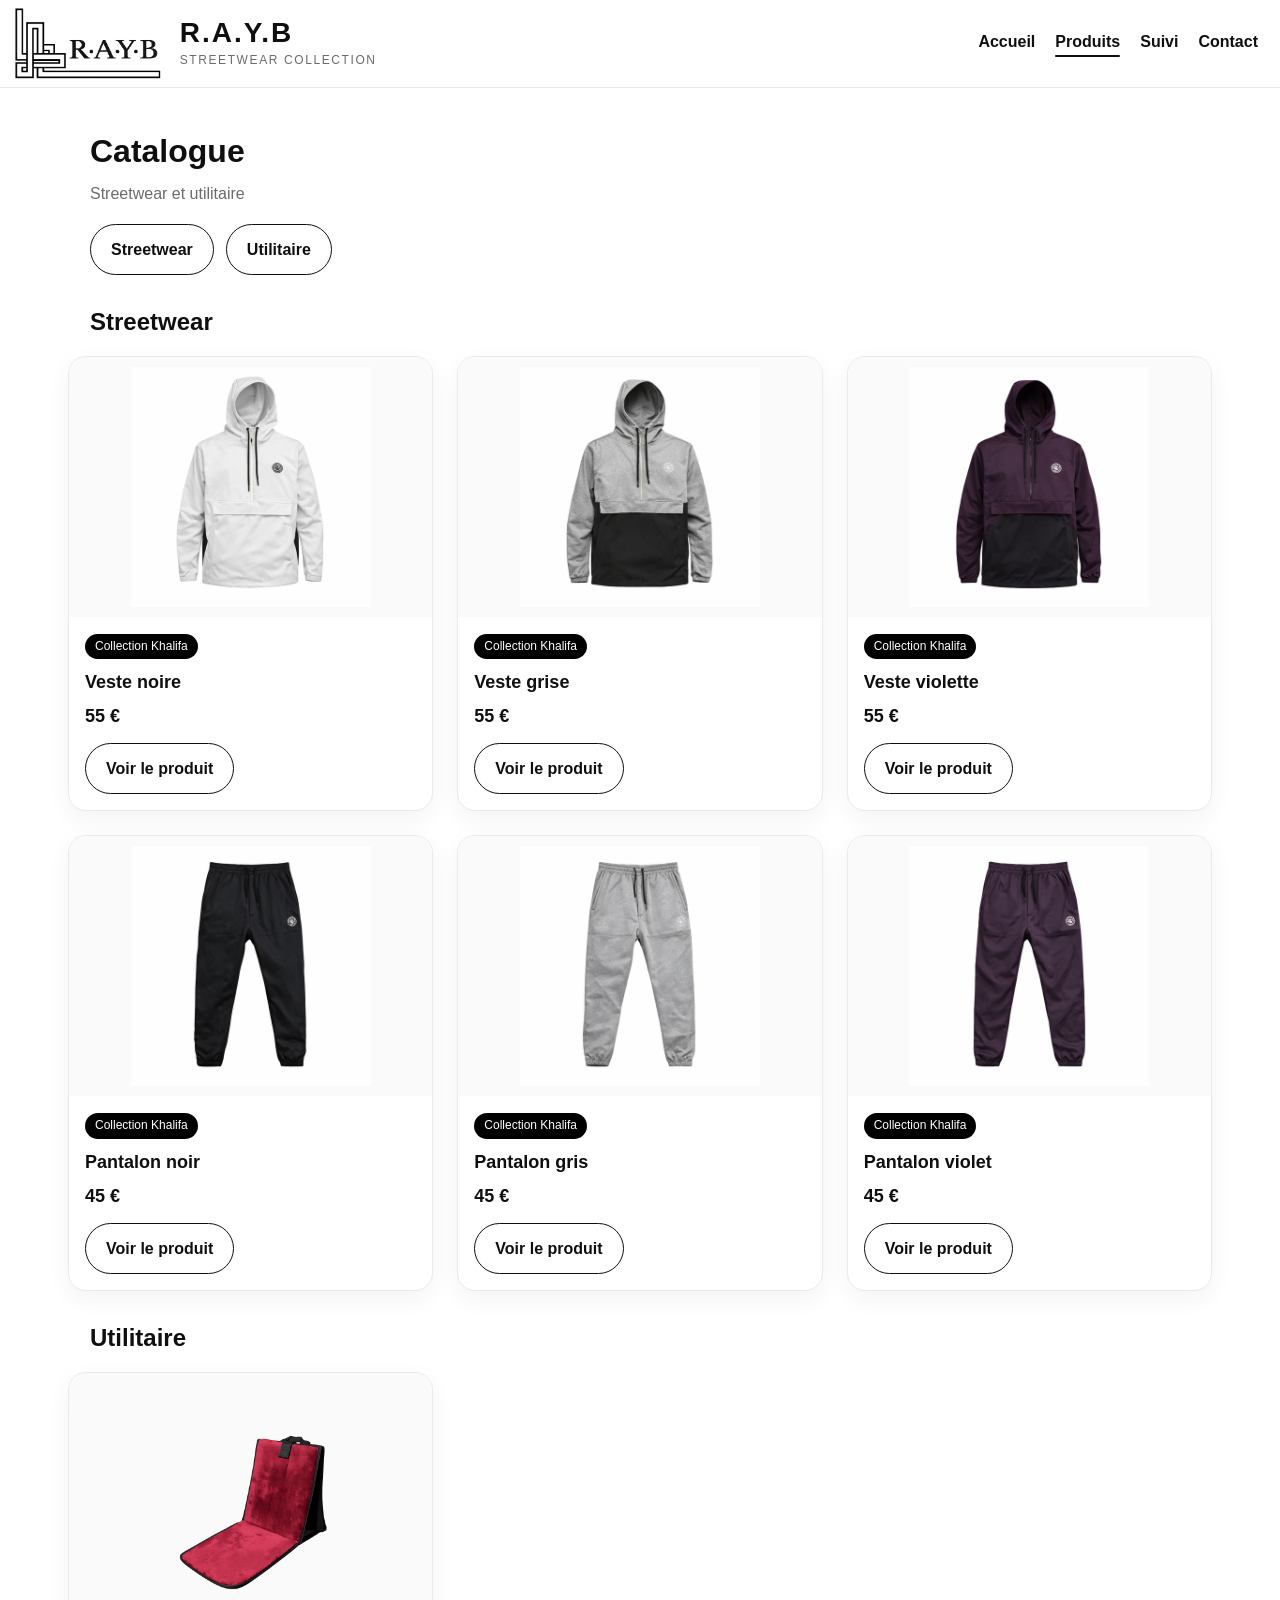
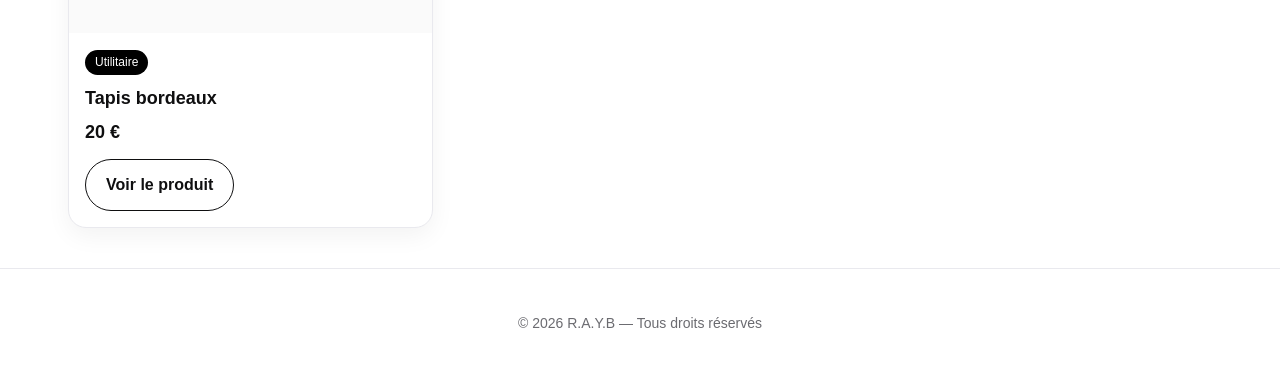
==== commit a47f0536: "catalogue.html" ====
--- a/catalogue.html
+++ b/catalogue.html
@@ -128,7 +128,7 @@
   <div class="popup-content" onclick="event.stopPropagation()">
     <button class="popup-close" onclick="closeContact()">×</button>
     <h2>Contact</h2>
-    <p>Email : <strong>nur.commerce120@gmail.com</strong></p>
+    <p>Email : <p>Email : <strong><a href="mailto:contact@rayb.fr">contact@rayb.fr</a></strong></p>
     <p>Téléphone : <strong>06 28 49 84 93</strong></p>
   </div>
 </div>
--- a/style.css
+++ b/style.css
@@ -5,9 +5,9 @@
   --border:#e9e9ee;
   --black:#000;
   --white:#fff;
-  --shadow-sm: 0 8px 24px rgba(0,0,0,.06);
-  --shadow-md: 0 18px 44px rgba(0,0,0,.14);
-  --radius: 18px;
+  --shadow-sm:0 8px 24px rgba(0,0,0,.06);
+  --shadow-md:0 18px 44px rgba(0,0,0,.14);
+  --radius:18px;
 }
 
 *{
@@ -17,36 +17,40 @@
 html, body{
   margin:0;
   padding:0;
-  font-family: Arial, sans-serif;
   background:var(--bg);
   color:var(--text);
-  scroll-behavior:smooth;
+  font-family:'Inter', Arial, sans-serif;
 }
 
 body{
-  line-height:1.4;
+  line-height:1.45;
 }
 
 /* HEADER */
 .header{
-  position:sticky;
-  top:0;
-  z-index:50;
-  background:rgba(255,255,255,.96);
-  border-bottom:1px solid var(--border);
+  position: sticky;
+  top: 0;
+  z-index: 30;
+  background: rgba(255,255,255,.96);
+  border-bottom: 1px solid #e9e9ee;
+  display: flex;
+  align-items: center;
+  justify-content: space-between;
+  padding: 0 22px 0 10px;
+  min-height: 88px;
+}
+
+.brand{
   display:flex;
   align-items:center;
-  justify-content:space-between;
-  padding:0 24px;
-  min-height:86px;
-  backdrop-filter:blur(10px);
-}
-
-.brand{
-  display:flex;
-  align-items:center;
-  gap:16px;
-  min-width:0;
+  gap:14px;
+}
+
+.logo{
+  height:80px;
+  width:auto;
+  object-fit:contain;
+  display:block;
 }
 
 .brand-text{
@@ -55,43 +59,33 @@
   justify-content:center;
 }
 
-.logo{
-  height:68px;
-  width:auto;
-  max-width:180px;
-  object-fit:contain;
-  display:block;
-  transform:none;
-  filter:drop-shadow(0 4px 10px rgba(0,0,0,0.10));
-}
-
 .brand-text h1{
   margin:0;
-  font-size:24px;
-  letter-spacing:1.5px;
+  font-size:28px;
+  letter-spacing:2px;
   font-weight:800;
-  line-height:1.1;
+  line-height:1.05;
 }
 
 .brand-text p{
-  margin:2px 0 0;
+  margin:4px 0 0;
   font-size:12px;
   color:var(--muted);
   text-transform:uppercase;
-  letter-spacing:1px;
+  letter-spacing:1.6px;
 }
 
 .nav{
   display:flex;
   align-items:center;
   flex-wrap:wrap;
-  gap:18px;
+  gap:20px;
 }
 
 .nav a{
   text-decoration:none;
   color:var(--text);
-  font-weight:700;
+  font-weight:600;
   position:relative;
   padding-bottom:4px;
 }
@@ -109,8 +103,10 @@
 
 /* BOUTONS */
 .btn{
-  display:inline-block;
-  padding:12px 20px;
+  display:inline-flex;
+  align-items:center;
+  justify-content:center;
+  padding:13px 20px;
   border-radius:999px;
   text-decoration:none;
   border:1px solid var(--text);
@@ -118,7 +114,7 @@
   background:#fff;
   transition:transform .22s ease, box-shadow .22s ease, background .22s ease, color .22s ease, border-color .22s ease;
   cursor:pointer;
-  font-weight:700;
+  font-weight:600;
 }
 
 .btn:hover{
@@ -127,111 +123,144 @@
 }
 
 .btn.primary{
+  background:#fff;
+  color:#000;
+  border-color:#fff;
+}
+
+.btn.primary:hover{
+  background:#f1f1f1;
+}
+
+.ghost-light{
+  background:transparent;
+  color:#fff;
+  border:1px solid rgba(255,255,255,.35);
+}
+
+.ghost-light:hover{
+  background:rgba(255,255,255,.08);
+  box-shadow:none;
+}
+
+.btn.paypal{
+  width:100%;
+  background:#ffc439;
+  color:#111;
+  border-color:#ffc439;
+}
+
+.btn.revolut{
+  width:100%;
   background:#000;
   color:#fff;
   border-color:#000;
 }
 
-.btn.primary:hover{
-  background:#111;
-  border-color:#111;
-}
-
-.ghost-light{
-  background:transparent;
-  color:#fff;
-  border:1px solid rgba(255,255,255,.34);
-}
-
-.ghost-light:hover{
-  background:rgba(255,255,255,.10);
-  box-shadow:none;
-}
-
-.btn.paypal{
-  width:100%;
-  background:#ffc439;
-  border-color:#ffc439;
-  color:#111;
-}
-
-.btn.revolut{
-  width:100%;
-  background:#000;
-  border-color:#000;
-  color:#fff;
-}
-
-/* HERO DU HAUT - PRESENTATION */
+/* HERO PRINCIPAL */
 .hero-home{
+  min-height:calc(100vh - 96px);
+  background:url("images/hero-accueil.jpg") center/cover no-repeat;
   position:relative;
-  z-index:1;
-  min-height:calc(100vh - 80px);
-  background:url("images/hero-accueil.jpg") center/cover no-repeat;
   display:flex;
   align-items:center;
   justify-content:center;
-  padding:48px 24px;
+  text-align:center;
   overflow:hidden;
-  text-align:center;
-}
-
-.hero-home::after{
-  content:"";
-  position:absolute;
-  left:0;
-  right:0;
-  bottom:-1px;
-  height:140px;
-  background:linear-gradient(
-    to bottom,
-    rgba(8,8,10,0) 0%,
-    rgba(8,8,10,0.55) 40%,
-    rgba(8,8,10,0.92) 100%
-  );
-  pointer-events:none;
-  z-index:2;
+  padding:40px 20px;
 }
 
 .hero-home-overlay{
   position:absolute;
   inset:0;
-  background:linear-gradient(180deg, rgba(0,0,0,.50) 0%, rgba(0,0,0,.58) 100%);
-}
+  background:linear-gradient(180deg, rgba(0,0,0,.42), rgba(0,0,0,.58));
+}
+
+.hero-words{
+  position:absolute;
+  inset:0;
+  pointer-events:none;
+  z-index:1;
+}
+
+.hero-words span{
+  position:absolute;
+  color:#fff;
+  font-family:'Oswald', sans-serif;
+  font-size:26px;
+  text-transform:uppercase;
+  white-space:nowrap;
+  letter-spacing:1px;
+}
+
+.hero-words span:nth-child(1){ top:12%; left:12%; opacity:.05; }
+.hero-words span:nth-child(2){ top:22%; left:72%; opacity:.04; }
+.hero-words span:nth-child(3){ top:58%; left:18%; opacity:.06; }
+.hero-words span:nth-child(4){ top:73%; left:62%; opacity:.05; }
+.hero-words span:nth-child(5){ top:42%; left:42%; opacity:.03; }
+.hero-words span:nth-child(6){ top:16%; left:48%; opacity:.05; }
+.hero-words span:nth-child(7){ top:80%; left:26%; opacity:.04; }
+.hero-words span:nth-child(8){ top:52%; left:78%; opacity:.05; }
 
 .hero-home-content{
   position:relative;
   z-index:2;
   max-width:900px;
-  color:#fff;
-}
-
-.hero-home-tag{
-  display:inline-block;
-  padding:10px 22px;
-  border:1px solid rgba(255,255,255,.30);
-  border-radius:999px;
-  font-size:15px;
-  text-transform:uppercase;
-  letter-spacing:1px;
-  margin-bottom:26px;
+}
+
+.hero-brand{
+  display:block;
+  font-family:'Times New Roman', serif;
+  font-size:64px;
+  font-weight:700;
+  letter-spacing:6px;
+  color:rgba(255,255,255,.95);
+  text-align:center;
+  margin-bottom:14px;
+  line-height:1;
+  text-shadow:
+    0 0 10px rgba(255,255,255,.18),
+    0 0 25px rgba(255,255,255,.08);
+  position:relative;
+}
+
+.hero-brand::before,
+.hero-brand::after{
+  content:"";
+  position:absolute;
+  top:50%;
+  width:120px;
+  height:1px;
+  background:rgba(255,255,255,.22);
+  transform:translateY(-50%);
+}
+
+.hero-brand::before{
+  left:calc(50% - 260px);
+}
+
+.hero-brand::after{
+  right:calc(50% - 260px);
 }
 
 .hero-home-title{
   margin:0 0 18px;
-  font-size:110px;
-  line-height:.92;
-  text-transform:uppercase;
-  font-weight:900;
-  letter-spacing:1px;
+  font-family:'Oswald', sans-serif;
+  font-size:68px;
+  line-height:1.08;
+  font-weight:600;
+  letter-spacing:.5px;
+  color:#fff;
+  text-shadow:0 2px 20px rgba(255,255,255,.05);
 }
 
 .hero-home-text{
   margin:0 auto 30px;
-  font-size:20px;
-  line-height:1.7;
-  color:rgba(255,255,255,.93);
+  font-size:18px;
+  line-height:1.65;
+  color:rgba(255,255,255,.90);
   max-width:760px;
+  font-weight:400;
 }
 
 .hero-home-actions{
@@ -241,95 +270,74 @@
   flex-wrap:wrap;
 }
 
-/* SECTION PRODUITS HERO */
+/* SECTION PRODUITS */
 .hero-showcase{
-  min-height:calc(100vh - 80px);
+  min-height:calc(100vh - 96px);
   background:url("images/hero.jpg") center/cover no-repeat;
-  display:grid;
-  grid-template-columns:1fr 1fr;
-  align-items:center;
-  gap:24px;
-  padding:88px 54px 48px;
-  margin-top:-40px;
   position:relative;
   overflow:hidden;
-}
-
-.hero-showcase::after{
-  content:"";
-  position:absolute;
-  top:0;
-  left:0;
-  right:0;
-  height:120px;
-  background:linear-gradient(
-    to bottom,
-    rgba(8,8,10,0.95) 0%,
-    rgba(8,8,10,0.68) 45%,
-    rgba(8,8,10,0) 100%
-  );
-  pointer-events:none;
-  z-index:1;
+  padding:42px 34px;
 }
 
 .hero-dark-layer{
   position:absolute;
   inset:0;
-  background:linear-gradient(90deg, rgba(0,0,0,.78) 0%, rgba(0,0,0,.54) 45%, rgba(0,0,0,.72) 100%);
-}
-
-.hero-showcase::before{
-  content:"";
-  position:absolute;
-  width:420px;
-  height:420px;
-  border-radius:50%;
-  background:radial-gradient(rgba(255,255,255,0.09), transparent 70%);
-  top:8%;
-  left:10%;
-  z-index:1;
-  pointer-events:none;
-  filter:blur(10px);
-}
-
-.hero-left{
+  background:linear-gradient(90deg, rgba(0,0,0,.78) 0%, rgba(0,0,0,.48) 48%, rgba(0,0,0,.62) 100%);
+}
+
+.hero-showcase-inner{
   position:relative;
   z-index:2;
+  max-width:1380px;
+  margin:0 auto;
+  display:grid;
+  grid-template-columns:minmax(320px, 560px) minmax(420px, 1fr);
+  align-items:center;
+  gap:34px;
+}
+
+.hero-left{
   color:#fff;
   max-width:560px;
-  animation:fadeSoft .65s ease;
+  min-width:0;
+  min-height:340px;
+  display:flex;
+  flex-direction:column;
+  justify-content:center;
 }
 
 .hero-pill{
-  border:1px solid rgba(255,255,255,.28);
-  padding:10px 20px;
+  border:1px solid rgba(255,255,255,.30);
+  padding:7px 14px;
   border-radius:999px;
-  font-size:14px;
+  font-size:12px;
   display:inline-block;
-  margin-bottom:22px;
+  margin-bottom:16px;
   text-transform:uppercase;
   letter-spacing:1px;
+  width:fit-content;
 }
 
 .hero-main-title{
-  font-size:88px;
-  margin:0 0 16px;
+  margin:0 0 14px;
+  font-family:'Oswald', sans-serif;
+  font-size:72px;
   line-height:.92;
-  text-transform:none;
-  font-weight:900;
-  letter-spacing:.3px;
-  min-height:160px;
-  display:flex;
-  align-items:flex-end;
+  text-transform:uppercase;
+  font-weight:700;
+  max-width:520px;
+  min-height:140px;
+  word-break:break-word;
+  overflow-wrap:break-word;
 }
 
 .hero-main-text{
-  font-size:19px;
-  margin:0 0 24px;
+  margin:0 0 22px;
+  font-size:17px;
   color:rgba(255,255,255,.92);
-  line-height:1.7;
-  max-width:520px;
-  min-height:130px;
+  line-height:1.6;
+  max-width:500px;
+  min-height:88px;
 }
 
 .hero-actions{
@@ -339,54 +347,113 @@
 }
 
 .hero-right{
-  display:flex;
-  justify-content:flex-end;
+  position: relative;
+  min-width: 0;
+  width: 100%;
+  padding: 0 44px;
+  display: flex;
+  align-items: center;
+  justify-content: center;
+}
+
+.hero-cards-wrap{
+  width: 100%;
+  overflow: hidden;
+  padding: 10px 0;
+  display: flex;
+  justify-content: center;
+}
+
+.hero-cards{
+  display: flex;
+  gap: 12px;
+  align-items: stretch;
+  justify-content: center;
+  width: 100%;
+  max-width: 660px;
+}
+
+.hero-card{
+  flex: 1 1 0;
+  min-width: 0;
+  max-width: 200px;
+  min-height: 390px;
+  background: rgba(255,255,255,.10);
+  border: 1px solid rgba(255,255,255,.18);
+  border-radius: 22px;
+  overflow: hidden;
+  cursor: pointer;
+  transition: transform .25s ease, opacity .25s ease, box-shadow .25s ease;
+  opacity: .82;
+  box-shadow: 0 12px 28px rgba(0,0,0,.16);
+  backdrop-filter: blur(10px);
+  text-decoration: none;
+  position: relative;
+}
+
+.hero-card.active{
+  transform:translateY(-6px) scale(1.02);
+  opacity:1;
+  box-shadow:0 20px 38px rgba(0,0,0,.22);
+}
+
+.hero-card img{
+  width: 100%;
+  height: 210px;
+  object-fit: contain;
+  background: #fff;
+  display: block;
+  padding: 14px;
+}
+
+.hero-card-info{
+  padding:18px 14px;
+  color:#fff;
+  min-height:120px;
+  display:flex;
   align-items:center;
-  gap:14px;
-  position:relative;
-  z-index:2;
-}
-
-.hero-left,
-.hero-right{
-  position:relative;
-  z-index:2;
-}
-
-.hero-cards{
-  display:flex;
-  gap:22px;
-  align-items:flex-end;
-}
-
-.hero-card{
-  width:220px;
-  min-height:430px;
-  background:rgba(255,255,255,.08);
-  border:1px solid rgba(255,255,255,.18);
-  border-radius:28px;
-  overflow:hidden;
+  justify-content:center;
+  text-align:center;
+}
+
+.hero-card-info span{
+  display:block;
+  font-size:15px;
+  opacity:.92;
+  text-transform:uppercase;
+  letter-spacing:2px;
+  line-height:1.4;
+  font-weight:700;
+}
+
+.hero-arrow{
+  position:absolute;
+  top:50%;
+  transform:translateY(-50%);
+  background:rgba(255,255,255,.18);
+  border:none;
+  color:#fff;
+  font-size:22px;
+  width:42px;
+  height:42px;
+  border-radius:50%;
   cursor:pointer;
-  transition:transform .24s ease, opacity .24s ease, box-shadow .24s ease, border-color .24s ease;
-  opacity:.84;
-  box-shadow:0 12px 28px rgba(0,0,0,.16);
-  backdrop-filter:blur(12px);
-  text-decoration:none;
-  display:flex;
-  flex-direction:column;
-  position:relative;
-  animation:fadeSoft .65s ease;
-  flex-shrink:0;
-}
-
-.hero-card.active{
-  transform:translateY(-8px) scale(1.02);
-  opacity:1;
-  box-shadow:0 20px 42px rgba(0,0,0,.24);
-  border-color:rgba(255,255,255,.28);
-  z-index:3;
-}
-
+  z-index:5;
+}
+
+.hero-arrow:hover{
+  background:rgba(255,255,255,.28);
+}
+
+.hero-arrow-left{
+  left:0;
+}
+
+.hero-arrow-right{
+  right:0;
+}
+
+/* REFLETS */
 .hero-card::after{
   content:"";
   position:absolute;
@@ -394,12 +461,7 @@
   left:-120%;
   width:70%;
   height:100%;
-  background:linear-gradient(
-    120deg,
-    transparent,
-    rgba(255,255,255,0.18),
-    transparent
-  );
+  background:linear-gradient(120deg, transparent, rgba(255,255,255,0.18), transparent);
   transition:left .8s ease;
 }
 
@@ -407,64 +469,21 @@
   left:140%;
 }
 
-.hero-card img{
-  width:100%;
-  height:250px;
-  object-fit:contain;
-  background:#fff;
-  display:block;
-  padding:20px;
-}
-
-.hero-card-info{
-  padding:20px 16px;
-  color:#fff;
-  display:flex;
-  align-items:center;
-  justify-content:center;
-  min-height:86px;
-  text-align:center;
-}
-
-.hero-card-info span{
-  display:block;
-  font-size:15px;
-  opacity:.96;
-  text-transform:uppercase;
-  letter-spacing:2px;
-  font-weight:700;
-  line-height:1.4;
-}
-
-.hero-card-info h3{
-  display:none;
-}
-
-.hero-arrow{
-  background:rgba(255,255,255,.16);
-  border:none;
-  color:#fff;
-  font-size:34px;
-  width:60px;
-  height:60px;
+.hero-showcase::before{
+  content:"";
+  position:absolute;
+  width:420px;
+  height:420px;
   border-radius:50%;
-  cursor:pointer;
-  flex-shrink:0;
-  transition:background .22s ease, transform .22s ease;
-}
-
-.hero-arrow:hover{
-  background:rgba(255,255,255,.26);
-  transform:scale(1.05);
-}
-
-#heroCategory,
-#heroProductTitle,
-#heroProductDesc{
-  transition:all .25s ease;
-}
-
-/* STRUCTURE GLOBALE */
+  background:radial-gradient(rgba(255,255,255,.10), transparent 70%);
+  top:8%;
+  left:10%;
+  z-index:1;
+  pointer-events:none;
+  filter:blur(10px);
+}
+
+/* PAGE GENERALE */
 .page{
   padding:40px 28px;
 }
@@ -500,11 +519,12 @@
 
 /* CATALOGUE */
 .grid{
-  max-width:1100px;
+  max-width:1180px;
   margin:0 auto;
   display:grid;
-  grid-template-columns:repeat(3, 1fr);
-  gap:22px;
+  grid-template-columns:repeat(3, minmax(0, 1fr));
+  gap:24px;
+  padding:0 18px;
 }
 
 .card{
@@ -529,12 +549,7 @@
   left:-120%;
   width:70%;
   height:100%;
-  background:linear-gradient(
-    120deg,
-    transparent,
-    rgba(255,255,255,0.16),
-    transparent
-  );
+  background:linear-gradient(120deg, transparent, rgba(255,255,255,.16), transparent);
   transition:left .8s ease;
 }
 
@@ -680,19 +695,6 @@
   background:#fff;
 }
 
-.reviews{
-  margin:10px 0 18px;
-  padding:12px;
-  border:1px solid var(--border);
-  border-radius:14px;
-  background:#fbfbfb;
-}
-
-.stars{
-  letter-spacing:2px;
-  font-size:18px;
-}
-
 .muted{
   color:var(--muted);
 }
@@ -741,6 +743,52 @@
   color:#111;
 }
 
+.shipping-choice{
+  margin:6px 0 4px;
+  padding:12px 14px;
+  border:1px solid var(--border);
+  border-radius:12px;
+  background:#fafafa;
+  width:100%;
+  max-width:100%;
+  overflow:hidden;
+}
+
+.shipping-check{
+  display:flex;
+  align-items:flex-start;
+  gap:10px;
+  font-weight:600;
+  line-height:1.5;
+  cursor:pointer;
+  width:100%;
+  max-width:100%;
+  flex-wrap:wrap;
+}
+
+.shipping-check input{
+  margin-top:3px;
+  flex:0 0 auto;
+}
+
+.shipping-extra{
+  margin:8px 0 0 28px;
+  font-size:14px;
+  width:calc(100% - 28px);
+  max-width:calc(100% - 28px);
+  overflow-wrap:break-word;
+  word-break:break-word;
+}
+
+.shipping-check span,
+.shipping-check label,
+.shipping-choice p,
+.shipping-choice div{
+  max-width:100%;
+  overflow-wrap:break-word;
+  word-break:break-word;
+}
+
 .payment-box{
   max-width:700px;
   margin:0 auto;
@@ -753,12 +801,6 @@
 
 .payment-note{
   margin:8px 0 12px;
-}
-
-.delivery-price{
-  margin:0 0 14px;
-  font-weight:700;
-  color:#c1121f;
 }
 
 .cash{
@@ -833,7 +875,17 @@
   border-radius:14px;
   background:#fafafa;
   transition:transform .22s ease, box-shadow .22s ease, border-color .22s ease;
-  animation:fadeSoft 0.65s ease;
+}
+
+.trust-item h3{
+  margin:0 0 10px;
+  font-size:16px;
+}
+
+.trust-item p{
+  margin:0;
+  font-size:14px;
+  color:var(--muted);
 }
 
 .trust-item:hover{
@@ -842,18 +894,6 @@
   border-color:#dcdce2;
 }
 
-.trust-item h3{
-  margin:0 0 10px;
-  font-size:16px;
-}
-
-.trust-item p{
-  margin:0;
-  font-size:14px;
-  color:var(--muted);
-  line-height:1.5;
-}
-
 /* A PROPOS */
 .about-section{
   padding:52px 20px;
@@ -864,7 +904,6 @@
   max-width:760px;
   margin:0 auto;
   text-align:center;
-  animation:fadeSoft 0.65s ease;
 }
 
 .about-container h2{
@@ -898,22 +937,20 @@
   border-radius:12px;
   background:#fafafa;
   transition:transform .22s ease, box-shadow .22s ease;
-  animation:fadeSoft 0.65s ease;
+}
+
+.faq-item h4{
+  margin:0 0 8px;
+}
+
+.faq-item p{
+  margin:0;
+  color:var(--muted);
 }
 
 .faq-item:hover{
   transform:translateY(-2px);
   box-shadow:var(--shadow-sm);
-}
-
-.faq-item h4{
-  margin:0 0 8px;
-}
-
-.faq-item p{
-  margin:0;
-  color:var(--muted);
-  line-height:1.6;
 }
 
 /* POPUP */
@@ -955,13 +992,29 @@
   color:var(--muted);
 }
 
-/* ANIMATION */
+/* ANIMATIONS */
 .hero-left,
 .hero-card,
 .trust-item,
 .about-container,
 .faq-item{
-  animation:fadeSoft 0.65s ease;
+  animation:fadeSoft .65s ease;
+}
+
+@media (max-width: 1280px){
+  .hero-cards{
+    max-width: 620px;
+    gap: 10px;
+  }
+
+  .hero-card{
+    max-width: 188px;
+    min-height: 370px;
+  }
+
+  .hero-card img{
+    height: 195px;
+  }
 }
 
 @keyframes fadeSoft{
@@ -976,52 +1029,41 @@
 }
 
 /* RESPONSIVE */
-@media(max-width:1200px){
+@media(max-width:1100px){
   .hero-home-title{
-    font-size:90px;
-  }
-
-  .hero-main-title{
-    font-size:72px;
-  }
-
-  .hero-card{
-    width:220px;
-    min-height:430px;
-  }
-}
-
-@media(max-width:1100px){
-  .hero-home{
+    font-size:56px;
+  }
+
+  .hero-showcase{
+    padding:36px 24px 40px;
     min-height:auto;
-    padding:60px 26px;
-  }
-
-  .hero-home-title{
-    font-size:76px;
-  }
-
-  .hero-showcase{
+  }
+
+  .hero-showcase-inner{
     grid-template-columns:1fr;
-    padding:36px 28px 40px;
-    min-height:auto;
+    gap:26px;
   }
 
   .hero-left{
     max-width:100%;
+    min-height:auto;
   }
 
   .hero-right{
-    justify-content:flex-start;
+    padding:0 52px;
+  }
+
+  .hero-cards{
+    max-width:100%;
   }
 
   .hero-main-title{
-    font-size:62px;
-  }
-
-  .hero-card{
-    width:210px;
-    min-height:410px;
+    font-size:58px;
+    min-height:auto;
+  }
+
+  .hero-main-text{
+    min-height:auto;
   }
 }
 
@@ -1042,48 +1084,22 @@
     grid-template-columns:repeat(2,1fr);
   }
 
-  .hero-cards{
-    flex-wrap:wrap;
-  }
-
-  .hero-home-title{
-    font-size:66px;
-  }
-
-  .hero-home-text{
-    font-size:18px;
-  }
-}
-
-@media(max-width:700px){
-  .hero-home{
-    padding:42px 20px;
-  }
-
   .hero-home-title{
     font-size:52px;
   }
 
-  .hero-home-text{
-    font-size:17px;
-    line-height:1.6;
-  }
-
-  .hero-main-title{
-    font-size:48px;
-  }
-
-  .hero-main-text{
-    font-size:17px;
-  }
-
   .hero-card{
-    width:100%;
-    min-height:auto;
+    min-height:360px;
   }
 
   .hero-card img{
-    height:220px;
+    height:200px;
+  }
+}
+
+@media(max-width:700px){
+  .hero-home-title{
+    font-size:44px;
   }
 }
 
@@ -1101,17 +1117,15 @@
   }
 
   .logo{
-  height:58px;
-  max-width:150px;
-  transform:none;
-}
+    height:82px;
+  }
 
   .brand-text h1{
-    font-size:22px;
+    font-size:24px;
   }
 
   .brand-text p{
-    font-size:12px;
+    font-size:11px;
   }
 
   .nav{
@@ -1124,73 +1138,83 @@
   }
 
   .hero-home{
-    padding:32px 18px 36px;
-  }
-
-  .hero-home-tag{
-    font-size:12px;
-    padding:8px 16px;
+    padding:28px 16px;
   }
 
   .hero-home-title{
+    font-size:38px;
+    letter-spacing:.5px;
+  }
+
+  .hero-home-text{
+    font-size:15px;
+  }
+
+  .hero-showcase{
+    padding:26px 16px 30px;
+  }
+
+  .hero-showcase-inner{
+    gap:20px;
+  }
+
+  .hero-main-title{
     font-size:42px;
     letter-spacing:1px;
   }
 
-  .hero-home-text{
-    font-size:15px;
-  }
-
-  .hero-home-actions{
-    flex-direction:column;
-    align-items:center;
-  }
-
-  .hero-showcase{
-    padding:26px 18px 30px;
-  }
-
-  .hero-main-title{
-    font-size:42px;
-    letter-spacing:0;
-  }
-
   .hero-main-text{
     font-size:15px;
+    min-height:auto;
   }
 
   .hero-right{
-    flex-direction:column;
-    align-items:stretch;
+    padding:0;
+  }
+
+  .hero-cards-wrap{
+    overflow:visible;
+    padding:0;
   }
 
   .hero-cards{
     flex-direction:column;
     width:100%;
+    max-width:100%;
   }
 
   .hero-card{
     width:100%;
+    max-width:100%;
+    min-width:0;
     min-height:auto;
   }
 
   .hero-card img{
-    height:220px;
-  }
-
-  .hero-card-info{
-    min-height:72px;
-    padding:16px;
-  }
-
-  .hero-card-info span{
-    font-size:13px;
-    letter-spacing:1.4px;
+    height:190px;
   }
 
   .hero-arrow{
     display:none;
   }
+
+.hero-brand{
+  font-size:38px;
+  letter-spacing:4px;
+}
+
+.hero-brand::before,
+.hero-brand::after{
+  width:60px;
+}
+
+.hero-brand::before{
+  left:calc(50% - 150px);
+}
+
+.hero-brand::after{
+  right:calc(50% - 150px);
+}
 
   .grid{
     grid-template-columns:1fr;
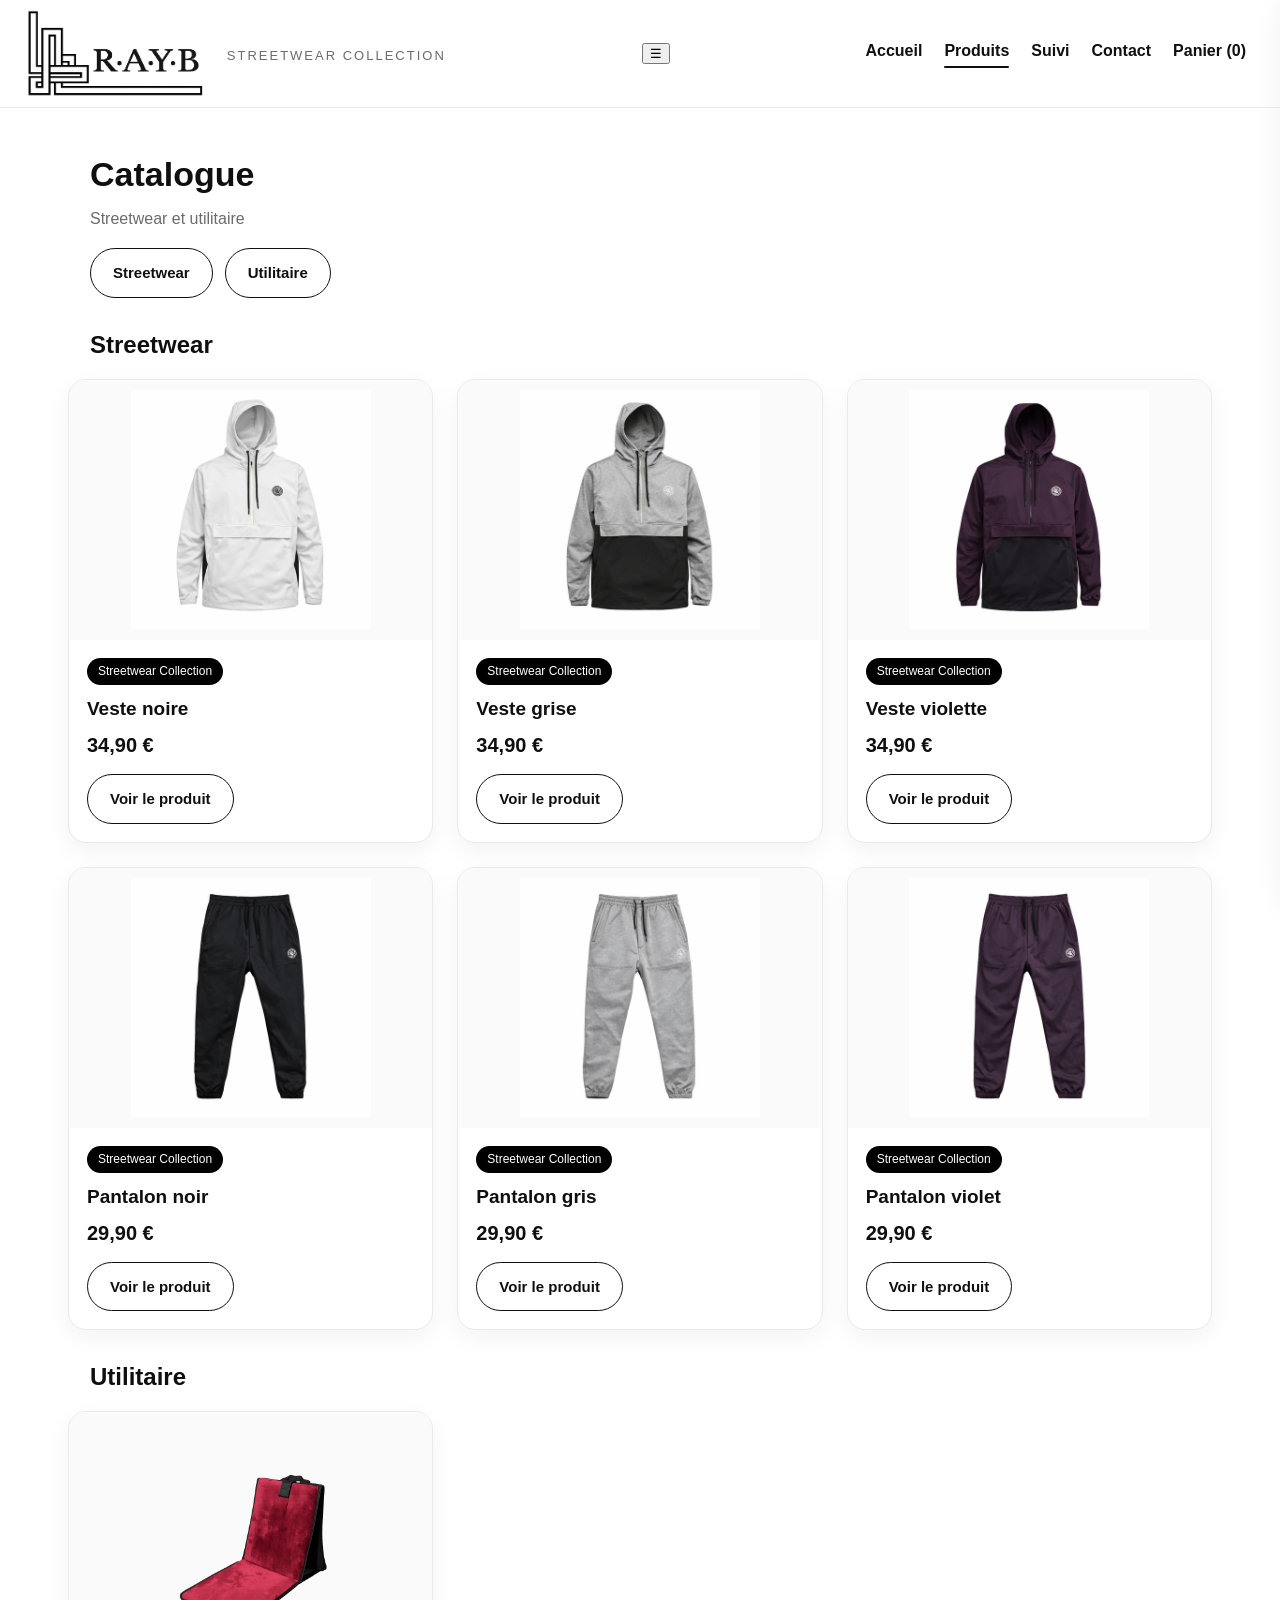
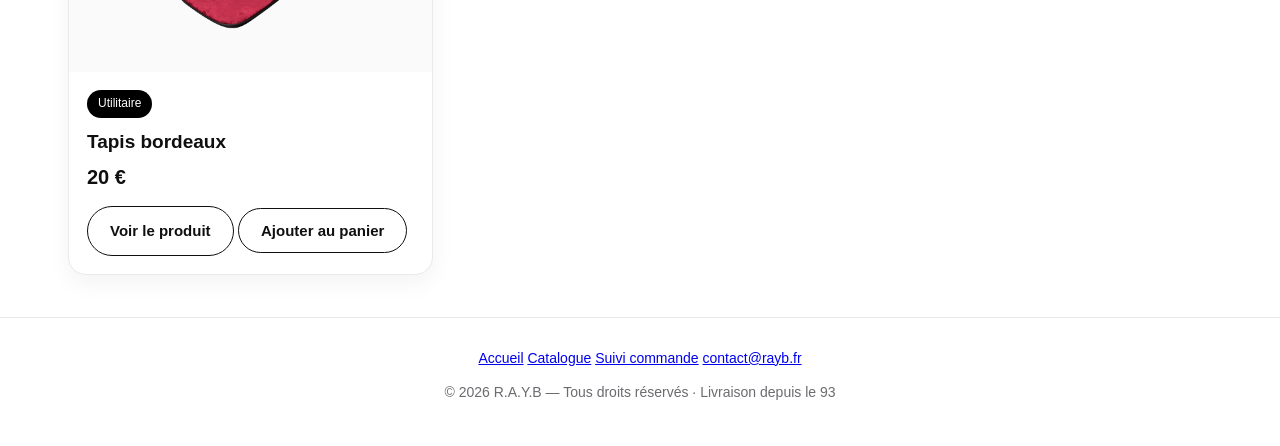
==== commit eeb2c2ba: "catalogue.html" ====
--- a/catalogue.html
+++ b/catalogue.html
@@ -1,7 +1,6 @@
 <!DOCTYPE html>
 <html lang="fr">
 <head>
-  <!-- Google tag (gtag.js) -->
   <script async src="https://www.googletagmanager.com/gtag/js?id=G-W9DEFRPRFW"></script>
   <script>
     window.dataLayer = window.dataLayer || [];
@@ -9,28 +8,33 @@
     gtag('js', new Date());
     gtag('config', 'G-W9DEFRPRFW');
   </script>
-  <meta charset="UTF-8" />
-  <meta name="viewport" content="width=device-width, initial-scale=1.0"/>
+
+  <meta charset="UTF-8">
+  <meta name="viewport" content="width=device-width, initial-scale=1.0">
   <title>Catalogue — R.A.Y.B</title>
-  <link rel="stylesheet" href="style.css"/>
+  <meta name="description" content="Découvrez le catalogue R.A.Y.B : streetwear, vêtements et produits utilitaires.">
+  <link rel="stylesheet" href="style.css">
   <link rel="icon" type="image/png" href="images/favicon.png">
+  <link href="https://fonts.googleapis.com/css2?family=Oswald:wght@400;500;600;700&family=Inter:wght@300;400;500;600;700&display=swap" rel="stylesheet">
 </head>
-<body>
+
 
 <header class="header">
   <div class="brand">
     <img src="images/logo-rayb-header.png" alt="Logo R.A.Y.B" class="logo">
     <div class="brand-text">
-      <h1>R.A.Y.B</h1>
       <p>Streetwear Collection</p>
     </div>
   </div>
 
-  <nav class="nav">
+  <button class="nav-toggle" onclick="toggleMenu()" aria-label="Menu">&#9776;</button>
+
+  <nav class="nav" id="mainNav">
     <a href="index.html">Accueil</a>
     <a href="catalogue.html" class="active">Produits</a>
     <a href="suivi.html">Suivi</a>
     <a href="#" onclick="openContact()">Contact</a>
+    <a href="#" onclick="openCart()">Panier (<span class="cart-count">0</span>)</a>
   </nav>
 </header>
 
@@ -48,65 +52,73 @@
   <h3 id="vetements" class="section-title">Streetwear</h3>
 
   <section class="grid">
+
     <article class="card">
       <img src="images/veste-noire.png" alt="Veste noire">
       <div class="card-body">
-        <span class="badge">Collection Khalifa</span>
+        <span class="badge">Streetwear Collection</span>
         <h3>Veste noire</h3>
-        <p class="price">55 €</p>
+        <p class="price">34,90 €</p>
         <a class="btn" href="produit.html?item=veste-noire">Voir le produit</a>
+        
       </div>
     </article>
 
     <article class="card">
       <img src="images/veste-grise.png" alt="Veste grise">
       <div class="card-body">
-        <span class="badge">Collection Khalifa</span>
+        <span class="badge">Streetwear Collection</span>
         <h3>Veste grise</h3>
-        <p class="price">55 €</p>
+        <p class="price">34,90 €</p>
         <a class="btn" href="produit.html?item=veste-grise">Voir le produit</a>
+        
       </div>
     </article>
 
     <article class="card">
       <img src="images/veste-violette.png" alt="Veste violette">
       <div class="card-body">
-        <span class="badge">Collection Khalifa</span>
+        <span class="badge">Streetwear Collection</span>
         <h3>Veste violette</h3>
-        <p class="price">55 €</p>
+        <p class="price">34,90 €</p>
         <a class="btn" href="produit.html?item=veste-violette">Voir le produit</a>
+        
       </div>
     </article>
 
     <article class="card">
       <img src="images/pantalon-noir.png" alt="Pantalon noir">
       <div class="card-body">
-        <span class="badge">Collection Khalifa</span>
+        <span class="badge">Streetwear Collection</span>
         <h3>Pantalon noir</h3>
-        <p class="price">45 €</p>
+        <p class="price">29,90 €</p>
         <a class="btn" href="produit.html?item=pantalon-noir">Voir le produit</a>
+        
       </div>
     </article>
 
     <article class="card">
       <img src="images/pantalon-gris.png" alt="Pantalon gris">
       <div class="card-body">
-        <span class="badge">Collection Khalifa</span>
+        <span class="badge">Streetwear Collection</span>
         <h3>Pantalon gris</h3>
-        <p class="price">45 €</p>
+        <p class="price">29,90 €</p>
         <a class="btn" href="produit.html?item=pantalon-gris">Voir le produit</a>
+        
       </div>
     </article>
 
     <article class="card">
       <img src="images/pantalon-violet.png" alt="Pantalon violet">
       <div class="card-body">
-        <span class="badge">Collection Khalifa</span>
+        <span class="badge">Streetwear Collection</span>
         <h3>Pantalon violet</h3>
-        <p class="price">45 €</p>
+        <p class="price">29,90 €</p>
         <a class="btn" href="produit.html?item=pantalon-violet">Voir le produit</a>
+        
       </div>
     </article>
+
   </section>
 
   <h3 id="utilitaire" class="section-title">Utilitaire</h3>
@@ -119,6 +131,7 @@
         <h3>Tapis bordeaux</h3>
         <p class="price">20 €</p>
         <a class="btn" href="produit.html?item=tapis-bordeaux">Voir le produit</a>
+        <button class="btn" onclick="addToCart({id:'tapis-bordeaux',name:'Tapis bordeaux',price:20,image:'images/tapis-bordeaux.png',size:'',color:'Bordeaux'})">Ajouter au panier</button>
       </div>
     </article>
   </section>
@@ -126,24 +139,45 @@
 
 <div id="contactPopup" class="popup" onclick="closeContact()">
   <div class="popup-content" onclick="event.stopPropagation()">
-    <button class="popup-close" onclick="closeContact()">×</button>
+    <button class="popup-close" onclick="closeContact()">&#215;</button>
     <h2>Contact</h2>
-    <p>Email : <p>Email : <strong><a href="mailto:contact@rayb.fr">contact@rayb.fr</a></strong></p>
+    <p>Email : <strong><a href="mailto:contact@rayb.fr">contact@rayb.fr</a></strong></p>
     <p>Téléphone : <strong>06 28 49 84 93</strong></p>
   </div>
 </div>
 
+<div id="cartOverlay" class="cart-overlay" onclick="closeCart()"></div>
+<aside id="cartDrawer" class="cart-drawer">
+  <div class="cart-header">
+    <h2>Panier</h2>
+    <button onclick="closeCart()">&#215;</button>
+  </div>
+  <div id="cartItems" class="cart-items"></div>
+  <div class="cart-footer">
+    <div class="cart-total-line">
+      <strong>Total</strong>
+      <strong id="cartTotal">0,00 €</strong>
+    </div>
+    <button class="btn primary cart-checkout" onclick="goToPayment()">Continuer vers le paiement</button>
+  </div>
+</aside>
+
 <footer class="footer">
-  <p>© 2026 R.A.Y.B — Tous droits réservés</p>
+  <div class="footer-links">
+    <a href="index.html">Accueil</a>
+    <a href="catalogue.html">Catalogue</a>
+    <a href="suivi.html">Suivi commande</a>
+    <a href="mailto:contact@rayb.fr">contact@rayb.fr</a>
+  </div>
+  <p>© 2026 R.A.Y.B — Tous droits réservés · Livraison depuis le 93</p>
 </footer>
 
+<script src="cart.js"></script>
 <script>
-  function openContact() {
-    document.getElementById("contactPopup").style.display = "flex";
-  }
-
-  function closeContact() {
-    document.getElementById("contactPopup").style.display = "none";
+  function openContact() { document.getElementById("contactPopup").style.display = "flex"; }
+  function closeContact() { document.getElementById("contactPopup").style.display = "none"; }
+  function toggleMenu() { document.getElementById("mainNav").classList.toggle("open"); }
+    addToCart({ id, name, price, image, size, color });
   }
 </script>
 
--- a/style.css
+++ b/style.css
@@ -20,6 +20,7 @@
   background:var(--bg);
   color:var(--text);
   font-family:'Inter', Arial, sans-serif;
+  overflow-x:hidden;
 }
 
 body{
@@ -28,26 +29,26 @@
 
 /* HEADER */
 .header{
-  position: sticky;
-  top: 0;
-  z-index: 30;
-  background: rgba(255,255,255,.96);
-  border-bottom: 1px solid #e9e9ee;
-  display: flex;
-  align-items: center;
-  justify-content: space-between;
-  padding: 0 22px 0 10px;
-  min-height: 88px;
+  position:sticky;
+  top:0;
+  z-index:50;
+  background:rgba(255,255,255,.97);
+  border-bottom:1px solid var(--border);
+  display:flex;
+  align-items:center;
+  justify-content:space-between;
+  padding:0 34px 0 22px;
+  min-height:108px;
 }
 
 .brand{
   display:flex;
   align-items:center;
-  gap:14px;
+  gap:18px;
 }
 
 .logo{
-  height:80px;
+  height:96px;
   width:auto;
   object-fit:contain;
   display:block;
@@ -61,33 +62,33 @@
 
 .brand-text h1{
   margin:0;
-  font-size:28px;
-  letter-spacing:2px;
+  font-size:30px;
+  letter-spacing:3px;
   font-weight:800;
   line-height:1.05;
 }
 
 .brand-text p{
-  margin:4px 0 0;
-  font-size:12px;
+  margin:6px 0 0;
+  font-size:13px;
   color:var(--muted);
   text-transform:uppercase;
-  letter-spacing:1.6px;
+  letter-spacing:2px;
 }
 
 .nav{
   display:flex;
   align-items:center;
+  gap:22px;
   flex-wrap:wrap;
-  gap:20px;
 }
 
 .nav a{
   text-decoration:none;
   color:var(--text);
-  font-weight:600;
+  font-weight:700;
   position:relative;
-  padding-bottom:4px;
+  padding-bottom:5px;
 }
 
 .nav a.active::after{
@@ -106,15 +107,16 @@
   display:inline-flex;
   align-items:center;
   justify-content:center;
-  padding:13px 20px;
+  padding:13px 22px;
   border-radius:999px;
   text-decoration:none;
   border:1px solid var(--text);
   color:var(--text);
   background:#fff;
-  transition:transform .22s ease, box-shadow .22s ease, background .22s ease, color .22s ease, border-color .22s ease;
+  transition:transform .22s ease, box-shadow .22s ease, background .22s ease, color .22s ease;
   cursor:pointer;
-  font-weight:600;
+  font-weight:700;
+  font-size:15px;
 }
 
 .btn:hover{
@@ -123,24 +125,9 @@
 }
 
 .btn.primary{
-  background:#fff;
-  color:#000;
-  border-color:#fff;
-}
-
-.btn.primary:hover{
-  background:#f1f1f1;
-}
-
-.ghost-light{
-  background:transparent;
+  background:#000;
   color:#fff;
-  border:1px solid rgba(255,255,255,.35);
-}
-
-.ghost-light:hover{
-  background:rgba(255,255,255,.08);
-  box-shadow:none;
+  border-color:#000;
 }
 
 .btn.paypal{
@@ -157,9 +144,74 @@
   border-color:#000;
 }
 
-/* HERO PRINCIPAL */
+.ghost-light{
+  background:transparent;
+  color:#fff;
+  border:1px solid rgba(255,255,255,.35);
+}
+
+/* BANDE VIDÉO EN BOUCLE */
+.video-band {
+  position: relative;
+  width: 100%;
+  height: 420px;
+  overflow: hidden;
+  display: flex;
+  align-items: center;
+  justify-content: center;
+}
+
+.video-band-player {
+  position: absolute;
+  inset: 0;
+  width: 100%;
+  height: 100%;
+  object-fit: cover;
+  display: block;
+}
+
+.video-band-overlay {
+  position: absolute;
+  inset: 0;
+  background: rgba(0,0,0,.45);
+  z-index: 1;
+}
+
+.video-band-text {
+  position: relative;
+  z-index: 2;
+  display: flex;
+  align-items: center;
+  gap: 28px;
+  white-space: nowrap;
+  font-family: 'Oswald', sans-serif;
+  font-size: 22px;
+  font-weight: 600;
+  letter-spacing: 4px;
+  text-transform: uppercase;
+  color: rgba(255,255,255,.85);
+  pointer-events: none;
+}
+
+.video-band-text span:nth-child(even) {
+  color: rgba(255,255,255,.3);
+  font-size: 16px;
+}
+
+@media (max-width: 600px) {
+  .video-band {
+    height: 260px;
+  }
+  .video-band-text {
+    font-size: 15px;
+    gap: 18px;
+    letter-spacing: 2px;
+  }
+}
+
+/* HERO ACCUEIL */
 .hero-home{
-  min-height:calc(100vh - 96px);
+  min-height:calc(100vh - 108px);
   background:url("images/hero-accueil.jpg") center/cover no-repeat;
   position:relative;
   display:flex;
@@ -167,13 +219,13 @@
   justify-content:center;
   text-align:center;
   overflow:hidden;
-  padding:40px 20px;
+  padding:60px 20px;
 }
 
 .hero-home-overlay{
   position:absolute;
   inset:0;
-  background:linear-gradient(180deg, rgba(0,0,0,.42), rgba(0,0,0,.58));
+  background:linear-gradient(180deg, rgba(0,0,0,.42), rgba(0,0,0,.62));
 }
 
 .hero-words{
@@ -187,25 +239,25 @@
   position:absolute;
   color:#fff;
   font-family:'Oswald', sans-serif;
-  font-size:26px;
+  font-size:30px;
   text-transform:uppercase;
-  white-space:nowrap;
   letter-spacing:1px;
-}
-
-.hero-words span:nth-child(1){ top:12%; left:12%; opacity:.05; }
-.hero-words span:nth-child(2){ top:22%; left:72%; opacity:.04; }
-.hero-words span:nth-child(3){ top:58%; left:18%; opacity:.06; }
-.hero-words span:nth-child(4){ top:73%; left:62%; opacity:.05; }
-.hero-words span:nth-child(5){ top:42%; left:42%; opacity:.03; }
-.hero-words span:nth-child(6){ top:16%; left:48%; opacity:.05; }
-.hero-words span:nth-child(7){ top:80%; left:26%; opacity:.04; }
-.hero-words span:nth-child(8){ top:52%; left:78%; opacity:.05; }
+  opacity:.05;
+}
+
+.hero-words span:nth-child(1){ top:13%; left:12%; }
+.hero-words span:nth-child(2){ top:25%; left:73%; }
+.hero-words span:nth-child(3){ top:58%; left:18%; }
+.hero-words span:nth-child(4){ top:73%; left:62%; }
+.hero-words span:nth-child(5){ top:43%; left:42%; }
+.hero-words span:nth-child(6){ top:17%; left:49%; }
+.hero-words span:nth-child(7){ top:80%; left:26%; }
+.hero-words span:nth-child(8){ top:52%; left:78%; }
 
 .hero-home-content{
   position:relative;
   z-index:2;
-  max-width:900px;
+  max-width:1000px;
 }
 
 .hero-brand{
@@ -213,14 +265,14 @@
   font-family:'Times New Roman', serif;
   font-size:64px;
   font-weight:700;
-  letter-spacing:6px;
-  color:rgba(255,255,255,.95);
+  letter-spacing:7px;
+  color:rgba(255,255,255,.96);
   text-align:center;
-  margin-bottom:14px;
+  margin-bottom:18px;
   line-height:1;
   text-shadow:
-    0 0 10px rgba(255,255,255,.18),
-    0 0 25px rgba(255,255,255,.08);
+    0 0 10px rgba(255,255,255,.20),
+    0 0 28px rgba(255,255,255,.10);
   position:relative;
 }
 
@@ -236,43 +288,41 @@
 }
 
 .hero-brand::before{
-  left:calc(50% - 260px);
+  left:calc(50% - 270px);
 }
 
 .hero-brand::after{
-  right:calc(50% - 260px);
+  right:calc(50% - 270px);
 }
 
 .hero-home-title{
-  margin:0 0 18px;
+  margin:0 0 20px;
   font-family:'Oswald', sans-serif;
-  font-size:68px;
+  font-size:72px;
   line-height:1.08;
-  font-weight:600;
+  font-weight:700;
   letter-spacing:.5px;
   color:#fff;
-  text-shadow:0 2px 20px rgba(255,255,255,.05);
 }
 
 .hero-home-text{
-  margin:0 auto 30px;
-  font-size:18px;
+  margin:0 auto 32px;
+  font-size:19px;
   line-height:1.65;
-  color:rgba(255,255,255,.90);
-  max-width:760px;
-  font-weight:400;
+  color:rgba(255,255,255,.92);
+  max-width:780px;
 }
 
 .hero-home-actions{
   display:flex;
   justify-content:center;
-  gap:14px;
+  gap:16px;
   flex-wrap:wrap;
 }
 
-/* SECTION PRODUITS */
+/* HERO PRODUITS ACCUEIL */
 .hero-showcase{
-  min-height:calc(100vh - 96px);
+  min-height:calc(100vh - 108px);
   background:url("images/hero.jpg") center/cover no-repeat;
   position:relative;
   overflow:hidden;
@@ -282,7 +332,7 @@
 .hero-dark-layer{
   position:absolute;
   inset:0;
-  background:linear-gradient(90deg, rgba(0,0,0,.78) 0%, rgba(0,0,0,.48) 48%, rgba(0,0,0,.62) 100%);
+  background:linear-gradient(90deg, rgba(0,0,0,.78), rgba(0,0,0,.45), rgba(0,0,0,.65));
 }
 
 .hero-showcase-inner{
@@ -300,10 +350,6 @@
   color:#fff;
   max-width:560px;
   min-width:0;
-  min-height:340px;
-  display:flex;
-  flex-direction:column;
-  justify-content:center;
 }
 
 .hero-pill{
@@ -315,7 +361,6 @@
   margin-bottom:16px;
   text-transform:uppercase;
   letter-spacing:1px;
-  width:fit-content;
 }
 
 .hero-main-title{
@@ -325,10 +370,7 @@
   line-height:.92;
   text-transform:uppercase;
   font-weight:700;
-  max-width:520px;
-  min-height:140px;
   word-break:break-word;
-  overflow-wrap:break-word;
 }
 
 .hero-main-text{
@@ -337,7 +379,6 @@
   color:rgba(255,255,255,.92);
   line-height:1.6;
   max-width:500px;
-  min-height:88px;
 }
 
 .hero-actions{
@@ -347,73 +388,65 @@
 }
 
 .hero-right{
-  position: relative;
-  min-width: 0;
-  width: 100%;
-  padding: 0 44px;
-  display: flex;
-  align-items: center;
-  justify-content: center;
+  position:relative;
+  min-width:0;
+  width:100%;
+  padding:0 46px;
+  display:flex;
+  align-items:center;
+  justify-content:center;
 }
 
 .hero-cards-wrap{
-  width: 100%;
-  overflow: hidden;
-  padding: 10px 0;
-  display: flex;
-  justify-content: center;
+  width:100%;
+  overflow:hidden;
 }
 
 .hero-cards{
-  display: flex;
-  gap: 12px;
-  align-items: stretch;
-  justify-content: center;
-  width: 100%;
-  max-width: 660px;
+  display:flex;
+  gap:12px;
+  align-items:flex-end;
+  justify-content:center;
+  width:100%;
+  max-width:640px;
 }
 
 .hero-card{
-  flex: 1 1 0;
-  min-width: 0;
-  max-width: 200px;
-  min-height: 390px;
-  background: rgba(255,255,255,.10);
-  border: 1px solid rgba(255,255,255,.18);
-  border-radius: 22px;
-  overflow: hidden;
-  cursor: pointer;
-  transition: transform .25s ease, opacity .25s ease, box-shadow .25s ease;
-  opacity: .82;
-  box-shadow: 0 12px 28px rgba(0,0,0,.16);
-  backdrop-filter: blur(10px);
-  text-decoration: none;
-  position: relative;
+  width:calc((100% - 24px) / 3);
+  max-width:190px;
+  min-width:0;
+  min-height:360px;
+  background:rgba(255,255,255,.10);
+  border:1px solid rgba(255,255,255,.18);
+  border-radius:22px;
+  overflow:hidden;
+  cursor:pointer;
+  transition:transform .25s ease, opacity .25s ease, box-shadow .25s ease;
+  opacity:.82;
+  box-shadow:0 12px 28px rgba(0,0,0,.16);
+  backdrop-filter:blur(10px);
+  flex-shrink:1;
+  text-decoration:none;
+  position:relative;
 }
 
 .hero-card.active{
   transform:translateY(-6px) scale(1.02);
   opacity:1;
-  box-shadow:0 20px 38px rgba(0,0,0,.22);
 }
 
 .hero-card img{
-  width: 100%;
-  height: 210px;
-  object-fit: contain;
-  background: #fff;
-  display: block;
-  padding: 14px;
+  width:100%;
+  height:200px;
+  object-fit:contain;
+  background:#fff;
+  display:block;
+  padding:14px;
 }
 
 .hero-card-info{
-  padding:18px 14px;
-  color:#fff;
-  min-height:120px;
-  display:flex;
-  align-items:center;
-  justify-content:center;
-  text-align:center;
+  padding:16px 12px;
+  min-height:105px;
 }
 
 .hero-card-info span{
@@ -441,51 +474,130 @@
   z-index:5;
 }
 
-.hero-arrow:hover{
-  background:rgba(255,255,255,.28);
-}
-
-.hero-arrow-left{
-  left:0;
-}
-
-.hero-arrow-right{
-  right:0;
-}
-
-/* REFLETS */
-.hero-card::after{
-  content:"";
-  position:absolute;
-  top:0;
-  left:-120%;
-  width:70%;
-  height:100%;
-  background:linear-gradient(120deg, transparent, rgba(255,255,255,0.18), transparent);
-  transition:left .8s ease;
-}
-
-.hero-card:hover::after{
-  left:140%;
-}
-
-.hero-showcase::before{
-  content:"";
-  position:absolute;
-  width:420px;
-  height:420px;
-  border-radius:50%;
-  background:radial-gradient(rgba(255,255,255,.10), transparent 70%);
-  top:8%;
-  left:10%;
-  z-index:1;
-  pointer-events:none;
-  filter:blur(10px);
-}
-
-/* PAGE GENERALE */
+.hero-arrow-left{ left:0; }
+.hero-arrow-right{ right:0; }
+
+/* PAGE CATALOGUE — thème sombre premium */
+.catalogue-page {
+  background: #0f0f10;
+  min-height: 100vh;
+  color: #fff;
+}
+
+.catalogue-page .page {
+  background: #0f0f10;
+  padding: 52px 28px;
+}
+
+.catalogue-page .page-title h2 {
+  color: #fff;
+  font-family: 'Oswald', sans-serif;
+  font-size: 42px;
+  letter-spacing: 2px;
+  text-transform: uppercase;
+}
+
+.catalogue-page .page-title p {
+  color: rgba(255,255,255,.45);
+  text-transform: uppercase;
+  letter-spacing: 2px;
+  font-size: 13px;
+}
+
+.catalogue-page .catalog-nav .btn {
+  background: transparent;
+  border: 1px solid rgba(255,255,255,.25);
+  color: #fff;
+}
+
+.catalogue-page .catalog-nav .btn:hover {
+  background: rgba(255,255,255,.1);
+}
+
+.catalogue-page .section-title {
+  color: rgba(255,255,255,.5);
+  text-transform: uppercase;
+  letter-spacing: 3px;
+  font-size: 13px;
+  font-weight: 600;
+  border-bottom: 1px solid rgba(255,255,255,.08);
+  padding-bottom: 10px;
+}
+
+.catalogue-page .card {
+  background: #1a1a1c;
+  border: 1px solid rgba(255,255,255,.08);
+  box-shadow: 0 8px 32px rgba(0,0,0,.4);
+}
+
+.catalogue-page .card img {
+  background: #242426;
+}
+
+.catalogue-page .card-body h3 {
+  color: #0f0f10; 
+}
+
+.catalogue-page .card-body .price {
+  color: #fff;
+}
+
+.catalogue-page .badge {
+  background: rgba(255,255,255,.12);
+  color: rgba(255,255,255,.7);
+  border: 1px solid rgba(255,255,255,.12);
+}
+
+.catalogue-page .card .btn {
+  background: transparent;
+  border: 1px solid rgba(255,255,255,.25);
+  color: #fff;
+}
+
+.catalogue-page .card .btn.primary,
+.catalogue-page .card button.btn {
+  background: #fff;
+  color: #000;
+  border-color: #fff;
+}
+
+.catalogue-page .card-body .size-select {
+  background: rgba(255,255,255,.06);
+  border: 1px solid rgba(255,255,255,.15);
+  color: #fff;
+}
+
+.catalogue-page .card-body .size-select option {
+  background: #1a1a1c;
+  color: #fff;
+}
+
+.catalogue-page .footer {
+  background: #0f0f10;
+  border-top: 1px solid rgba(255,255,255,.08);
+  color: rgba(255,255,255,.4);
+}
+
+.catalogue-page .footer-links a {
+  color: rgba(255,255,255,.4);
+}
+
+.catalogue-page .header {
+  background: rgba(15,15,16,.97);
+  border-bottom: 1px solid rgba(255,255,255,.08);
+}
+
+.catalogue-page .nav a {
+  color: #fff;
+}
+
+.catalogue-page .nav a.active::after {
+  background: #fff;
+}
+
+/* PAGE */
 .page{
-  padding:40px 28px;
+  padding:42px 28px;
 }
 
 .page-title{
@@ -495,7 +607,7 @@
 
 .page-title h2{
   margin:0;
-  font-size:32px;
+  font-size:34px;
 }
 
 .page-title p{
@@ -534,27 +646,11 @@
   overflow:hidden;
   box-shadow:0 8px 24px rgba(0,0,0,.05);
   transition:transform .25s ease, box-shadow .25s ease;
-  position:relative;
 }
 
 .card:hover{
   transform:translateY(-6px);
   box-shadow:var(--shadow-md);
-}
-
-.card::after{
-  content:"";
-  position:absolute;
-  top:0;
-  left:-120%;
-  width:70%;
-  height:100%;
-  background:linear-gradient(120deg, transparent, rgba(255,255,255,.16), transparent);
-  transition:left .8s ease;
-}
-
-.card:hover::after{
-  left:140%;
 }
 
 .card img{
@@ -567,14 +663,14 @@
 }
 
 .card-body{
-  padding:16px;
+  padding:18px;
 }
 
 .badge{
   display:inline-block;
   background:#000;
   color:#fff;
-  padding:4px 10px;
+  padding:5px 11px;
   border-radius:999px;
   font-size:12px;
   margin-bottom:10px;
@@ -582,22 +678,33 @@
 
 .card-body h3{
   margin:0 0 8px;
-  font-size:18px;
+  font-size:19px;
+  color:#0f0f10;
+}
+
+.card-body .size-select{
+  border:1px solid var(--border);
+  background:#fff;
+  color:#0f0f10;
+}
+.card-body .size-select option{
+  background:#fff;
+  color:#0f0f10;
 }
 
 .price{
   font-weight:800;
   margin:6px 0 14px;
-  font-size:18px;
-}
-
-/* PAGE PRODUIT */
+  font-size:20px;
+}
+
+/* PRODUIT */
 .back-link{
   display:inline-block;
   margin-bottom:18px;
   text-decoration:none;
   color:var(--text);
-  font-weight:600;
+  font-weight:700;
 }
 
 .product-layout{
@@ -623,15 +730,7 @@
   border-radius:12px;
   background:#fafafa;
   cursor:pointer;
-  display:block;
   padding:6px;
-  transition:transform .2s ease, border-color .2s ease, box-shadow .2s ease;
-}
-
-.thumb:hover{
-  transform:scale(1.04);
-  border-color:#000;
-  box-shadow:0 8px 18px rgba(0,0,0,0.08);
 }
 
 .product-image{
@@ -656,7 +755,7 @@
 .product-info{
   border:1px solid var(--border);
   border-radius:20px;
-  padding:18px;
+  padding:20px;
   background:#fff;
   box-shadow:0 8px 20px rgba(0,0,0,.04);
 }
@@ -668,17 +767,15 @@
 
 .price.big{
   font-size:1.7rem;
-  margin:10px 0 8px;
 }
 
 .desc{
   color:var(--muted);
   line-height:1.55;
-  margin:0 0 12px;
 }
 
 .row{
-  margin:12px 0 10px;
+  margin:14px 0;
 }
 
 label{
@@ -699,12 +796,9 @@
   color:var(--muted);
 }
 
-.orderref{
-  margin:12px 0 18px;
-  padding:12px;
-  border:1px solid var(--border);
-  border-radius:14px;
-  background:#fbfbfb;
+.stock-count{
+  margin:8px 0 14px;
+  font-weight:700;
 }
 
 .delivery{
@@ -715,7 +809,7 @@
 }
 
 .delivery input{
-  padding:10px 12px;
+  padding:12px 14px;
   border-radius:12px;
   border:1px solid var(--border);
   width:100%;
@@ -737,129 +831,182 @@
   font-size:14px;
 }
 
-.stock-count{
+.shipping-choice{
   margin:8px 0 14px;
-  font-weight:700;
-  color:#111;
-}
-
-.shipping-choice{
-  margin:6px 0 4px;
   padding:12px 14px;
   border:1px solid var(--border);
   border-radius:12px;
   background:#fafafa;
   width:100%;
-  max-width:100%;
   overflow:hidden;
 }
 
 .shipping-check{
-  display:flex;
-  align-items:flex-start;
+  display:grid;
+  grid-template-columns:28px 1fr;
   gap:10px;
-  font-weight:600;
+  align-items:start;
+  font-weight:700;
   line-height:1.5;
-  cursor:pointer;
-  width:100%;
-  max-width:100%;
-  flex-wrap:wrap;
 }
 
 .shipping-check input{
-  margin-top:3px;
-  flex:0 0 auto;
+  margin-top:4px;
 }
 
 .shipping-extra{
-  margin:8px 0 0 28px;
+  margin:8px 0 0;
   font-size:14px;
-  width:calc(100% - 28px);
-  max-width:calc(100% - 28px);
-  overflow-wrap:break-word;
-  word-break:break-word;
-}
-
-.shipping-check span,
-.shipping-check label,
-.shipping-choice p,
-.shipping-choice div{
-  max-width:100%;
-  overflow-wrap:break-word;
-  word-break:break-word;
-}
-
+}
+
+
+
+/* PAIEMENT */
 .payment-box{
-  max-width:700px;
+  max-width:760px;
   margin:0 auto;
   border:1px solid var(--border);
-  border-radius:20px;
-  padding:22px;
-  background:#fff;
-  box-shadow:0 8px 20px rgba(0,0,0,.04);
-}
-
+  border-radius:24px;
+  padding:36px;
+  background:#fff;
+  box-shadow:0 20px 60px rgba(0,0,0,.08);
+  position:relative;
+  overflow:hidden;
+}
+.payment-box::before{
+  content:"";
+  position:absolute;
+  top:0; left:0; right:0;
+  height:3px;
+  background:linear-gradient(90deg,#000,#555,#000);
+}
+.payment-box h2{
+  font-family:'Oswald',sans-serif;
+  font-size:32px;
+  letter-spacing:1px;
+  margin:12px 0 20px;
+}
+.payment-box h3{
+  font-size:17px;
+  font-weight:700;
+  margin:24px 0 12px;
+  padding-bottom:8px;
+  border-bottom:1px solid var(--border);
+  text-transform:uppercase;
+  letter-spacing:1px;
+}
 .payment-note{
-  margin:8px 0 12px;
-}
-
+  margin:8px 0 16px;
+  padding:12px 16px;
+  background:#f5f5f5;
+  border-radius:10px;
+  font-size:14px;
+  font-weight:600;
+}
+.payment-box .delivery input{
+  border:1.5px solid var(--border);
+  border-radius:10px;
+  padding:13px 14px;
+  font-size:15px;
+  transition:border-color .2s;
+  outline:none;
+  width:100%;
+}
+.payment-box .delivery input:focus{
+  border-color:#000;
+}
 .cash{
   margin-top:12px;
-  padding:10px;
-  border:1px solid var(--border);
+  padding:14px 16px;
+  border:1.5px solid var(--border);
   border-radius:12px;
   background:#fafafa;
   font-size:14px;
 }
-
+.shipping-choice{
+  border:1.5px solid var(--border);
+  border-radius:14px;
+  padding:16px;
+  margin:16px 0;
+  background:#fafafa;
+  cursor:pointer;
+  transition:border-color .2s, background .2s;
+}
+.shipping-choice:hover{
+  border-color:#000;
+  background:#f0f0f0;
+}
 .pay{
-  margin-top:12px;
-}
-
+  margin-top:20px;
+  display:flex;
+  flex-direction:column;
+  gap:12px;
+}
 .pay form{
-  margin-bottom:10px;
+  margin:0;
+}
+.btn.paypal{
+  font-size:16px;
+  padding:16px;
+  border-radius:14px;
+  font-weight:800;
+}
+.btn.revolut{
+  font-size:16px;
+  padding:16px;
+  border-radius:14px;
+  font-weight:800;
+  width:100%;
 }
 
 /* SUIVI */
 .tracking-box{
   max-width:700px;
-  margin:0 auto 24px;
+  margin:0 auto 28px;
   display:flex;
   gap:12px;
   flex-wrap:wrap;
 }
-
 .tracking-box input{
   flex:1;
   min-width:260px;
-  padding:12px 14px;
-  border:1px solid var(--border);
-  border-radius:12px;
-}
-
+  padding:14px 16px;
+  border:1.5px solid var(--border);
+  border-radius:14px;
+  font-size:15px;
+  outline:none;
+  transition:border-color .2s;
+}
+.tracking-box input:focus{ border-color:#000; }
 .tracking-result{
   max-width:900px;
   margin:0 auto;
   border:1px solid var(--border);
-  border-radius:18px;
-  background:#fff;
-  padding:20px;
-  box-shadow:0 8px 20px rgba(0,0,0,.04);
-}
-
+  border-radius:20px;
+  background:#fff;
+  padding:28px;
+  box-shadow:0 8px 32px rgba(0,0,0,.06);
+}
 .tracking-grid{
   display:grid;
-  grid-template-columns:repeat(2, 1fr);
+  grid-template-columns:repeat(auto-fill,minmax(200px,1fr));
   gap:16px;
   margin-top:16px;
 }
-
-/* CONFIANCE */
+.tracking-grid > div{
+  padding:14px 16px;
+  background:#f8f8f8;
+  border-radius:12px;
+  border:1px solid var(--border);
+  font-size:14px;
+  line-height:1.6;
+}
+
+/* SECTIONS INDEX */
 .trust-section{
-  padding:40px 20px;
-  background:#fff;
-}
-
+  padding:60px 20px;
+  background:#0f0f10;
+}
 .trust-container{
   max-width:1100px;
   margin:0 auto;
@@ -867,90 +1014,212 @@
   grid-template-columns:repeat(4,1fr);
   gap:16px;
 }
-
 .trust-item{
-  border:1px solid var(--border);
-  padding:18px;
-  text-align:center;
-  border-radius:14px;
-  background:#fafafa;
-  transition:transform .22s ease, box-shadow .22s ease, border-color .22s ease;
-}
-
+  border:1px solid rgba(255,255,255,.1);
+  padding:24px 20px;
+  border-radius:16px;
+  background:rgba(255,255,255,.04);
+  color:#fff;
+  transition:border-color .2s, background .2s;
+}
+.trust-item:hover{
+  border-color:rgba(255,255,255,.25);
+  background:rgba(255,255,255,.07);
+}
 .trust-item h3{
-  margin:0 0 10px;
   font-size:16px;
-}
-
+  font-weight:700;
+  margin:0 0 8px;
+  color:#fff;
+}
 .trust-item p{
+  font-size:14px;
+  color:rgba(255,255,255,.5);
   margin:0;
-  font-size:14px;
-  color:var(--muted);
-}
-
-.trust-item:hover{
-  transform:translateY(-4px);
-  box-shadow:var(--shadow-sm);
-  border-color:#dcdce2;
-}
-
-/* A PROPOS */
+  line-height:1.55;
+}
+
 .about-section{
-  padding:52px 20px;
-  background:#f6f6f6;
-}
-
+  padding:80px 20px;
+  background:#fff;
+}
 .about-container{
   max-width:760px;
   margin:0 auto;
   text-align:center;
 }
-
+.about-label{
+  display:inline-block;
+  font-size:12px;
+  font-weight:700;
+  letter-spacing:3px;
+  text-transform:uppercase;
+  color:var(--muted);
+  margin-bottom:16px;
+}
 .about-container h2{
-  margin:0 0 14px;
-}
-
+  font-family:'Oswald',sans-serif;
+  font-size:38px;
+  font-weight:700;
+  line-height:1.15;
+  margin:0 0 24px;
+}
 .about-container p{
-  margin:0;
+  font-size:16px;
+  line-height:1.75;
   color:var(--muted);
-  line-height:1.65;
-}
-
-/* FAQ */
+  max-width:620px;
+  margin:0 auto 16px;
+}
+
 .faq-section{
-  padding:52px 20px;
-}
-
+  padding:60px 20px;
+  background:#f8f8f8;
+}
 .faq-container{
   max-width:760px;
   margin:0 auto;
-}
-
+  text-align:left;
+}
 .faq-container h2{
-  margin:0 0 18px;
-}
-
+  text-align:center;
+  font-family:'Oswald',sans-serif;
+  font-size:32px;
+  margin:0 0 32px;
+}
 .faq-item{
-  margin-bottom:16px;
   border:1px solid var(--border);
-  padding:16px;
+  padding:20px 22px;
+  border-radius:14px;
+  background:#fff;
+  margin-bottom:12px;
+  cursor:pointer;
+  transition:box-shadow .2s, border-color .2s;
+}
+.faq-item:hover{
+  box-shadow:0 6px 20px rgba(0,0,0,.07);
+  border-color:#ccc;
+}
+.faq-item h4{
+  margin:0 0 10px;
+  font-size:16px;
+  font-weight:700;
+  display:flex;
+  align-items:center;
+  justify-content:space-between;
+}
+.faq-item h4::after{
+  content:"↓";
+  font-size:14px;
+  opacity:.4;
+}
+.faq-item p{
+  margin:0;
+  font-size:14px;
+  color:var(--muted);
+  line-height:1.6;
+}
+
+/* GALERIE PRODUIT MULTI-IMAGES */
+.thumbs{
+  display:flex;
+  flex-direction:column;
+  gap:10px;
+  align-items:center;
+}
+.thumb{
+  width:74px;
+  height:74px;
+  object-fit:contain;
+  border:2px solid var(--border);
   border-radius:12px;
   background:#fafafa;
-  transition:transform .22s ease, box-shadow .22s ease;
-}
-
-.faq-item h4{
+  cursor:pointer;
+  padding:6px;
+  transition:border-color .2s, box-shadow .2s;
+}
+.thumb:hover, .thumb.active{
+  border-color:#000;
+  box-shadow:0 4px 12px rgba(0,0,0,.12);
+}
+.product-image{
+  position:relative;
+  overflow:hidden;
+  border-radius:20px;
+  background:#fafafa;
+  border:1px solid var(--border);
+  min-height:420px;
+  display:flex;
+  align-items:center;
+  justify-content:center;
+  cursor:zoom-in;
+}
+.product-image img{
+  max-width:95%;
+  max-height:420px;
+  object-fit:contain;
+  display:block;
+  padding:12px;
+  transition:transform .4s ease;
+}
+.product-image:hover img{
+  transform:scale(1.05);
+}
+.product-info{
+  border:1px solid var(--border);
+  border-radius:20px;
+  padding:28px;
+  background:#fff;
+  box-shadow:0 8px 30px rgba(0,0,0,.06);
+  position:sticky;
+  top:120px;
+}
+.product-info h2{
+  font-family:'Oswald',sans-serif;
+  font-size:32px;
+  letter-spacing:1px;
   margin:0 0 8px;
 }
-
-.faq-item p{
-  margin:0;
+.price.big{
+  font-size:2rem;
+  font-weight:800;
+}
+.product-tabs{
+  margin-top:20px;
+  border-top:1px solid var(--border);
+  padding-top:16px;
+}
+.product-tab-headers{
+  display:flex;
+  gap:0;
+  margin-bottom:16px;
+}
+.product-tab-btn{
+  flex:1;
+  padding:10px;
+  background:none;
+  border:none;
+  border-bottom:2px solid var(--border);
+  font-size:13px;
+  font-weight:700;
+  letter-spacing:1px;
+  text-transform:uppercase;
+  cursor:pointer;
   color:var(--muted);
-}
-
-.faq-item:hover{
-  transform:translateY(-2px);
-  box-shadow:var(--shadow-sm);
+  transition:color .2s, border-color .2s;
+}
+.product-tab-btn.active{
+  color:#000;
+  border-bottom-color:#000;
+}
+.product-tab-content{
+  display:none;
+  font-size:14px;
+  color:var(--muted);
+  line-height:1.7;
+}
+.product-tab-content.active{
+  display:block;
 }
 
 /* POPUP */
@@ -958,7 +1227,7 @@
   display:none;
   position:fixed;
   inset:0;
-  z-index:60;
+  z-index:10000;
   background:rgba(0,0,0,.6);
   justify-content:center;
   align-items:center;
@@ -968,9 +1237,8 @@
   width:min(420px, 92vw);
   background:#fff;
   border-radius:18px;
-  padding:18px;
+  padding:20px;
   position:relative;
-  box-shadow:var(--shadow-md);
 }
 
 .popup-close{
@@ -979,7 +1247,7 @@
   right:12px;
   border:none;
   background:transparent;
-  font-size:22px;
+  font-size:24px;
   cursor:pointer;
 }
 
@@ -992,78 +1260,171 @@
   color:var(--muted);
 }
 
-/* ANIMATIONS */
-.hero-left,
-.hero-card,
-.trust-item,
-.about-container,
-.faq-item{
-  animation:fadeSoft .65s ease;
-}
-
-@media (max-width: 1280px){
-  .hero-cards{
-    max-width: 620px;
-    gap: 10px;
-  }
-
-  .hero-card{
-    max-width: 188px;
-    min-height: 370px;
-  }
-
-  .hero-card img{
-    height: 195px;
-  }
-}
-
-@keyframes fadeSoft{
-  from{
-    opacity:0;
-    transform:translateY(12px);
-  }
-  to{
-    opacity:1;
-    transform:translateY(0);
-  }
+/* PANIER LATÉRAL */
+#cartOverlay{
+  position:fixed;
+  inset:0;
+  background:rgba(0,0,0,.45);
+  z-index:9998;
+  display:none;
+}
+
+#cartOverlay.open{
+  display:block;
+}
+
+#cartDrawer{
+  position:fixed;
+  top:0;
+  right:-430px;
+  width:390px;
+  max-width:92vw;
+  height:100vh;
+  background:#fff;
+  z-index:9999;
+  box-shadow:-18px 0 40px rgba(0,0,0,.22);
+  transition:right .3s ease;
+  display:flex;
+  flex-direction:column;
+  overflow:hidden;
+  margin:0;
+  padding:0;
+}
+
+#cartDrawer.open{
+  right:0;
+}
+
+.cart-header{
+  display:flex;
+  align-items:center;
+  justify-content:space-between;
+  padding:20px;
+  border-bottom:1px solid var(--border);
+  background:#fff;
+}
+
+.cart-header h2{
+  margin:0;
+  font-size:24px;
+}
+
+.cart-header button{
+  border:none;
+  background:transparent;
+  font-size:32px;
+  cursor:pointer;
+  color:#111;
+}
+
+.cart-items{
+  flex:1;
+  overflow-y:auto;
+  padding:18px;
+  background:#fff;
+}
+
+.cart-item{
+  display:flex;
+  gap:12px;
+  padding:14px 0;
+  border-bottom:1px solid var(--border);
+}
+
+.cart-item img{
+  width:72px;
+  height:72px;
+  object-fit:contain;
+  background:#fafafa;
+  border:1px solid var(--border);
+  border-radius:12px;
+  flex-shrink:0;
+}
+
+.cart-item-info{
+  flex:1;
+  display:flex;
+  flex-direction:column;
+  gap:5px;
+  min-width:0;
+}
+
+.cart-item-info strong{
+  font-size:15px;
+}
+
+.cart-item-info span{
+  font-size:14px;
+  color:var(--muted);
+}
+
+.cart-qty{
+  display:flex;
+  align-items:center;
+  gap:10px;
+  margin-top:6px;
+}
+
+.cart-qty button{
+  width:28px;
+  height:28px;
+  border-radius:50%;
+  border:1px solid var(--border);
+  background:#fff;
+  cursor:pointer;
+  font-weight:700;
+}
+
+.cart-remove{
+  margin-top:4px;
+  border:none;
+  background:transparent;
+  color:#c1121f;
+  padding:0;
+  width:max-content;
+  cursor:pointer;
+  font-size:13px;
+  font-weight:700;
+}
+
+.cart-footer{
+  padding:18px;
+  border-top:1px solid var(--border);
+  background:#fff;
+}
+
+.cart-total-line{
+  display:flex;
+  align-items:center;
+  justify-content:space-between;
+  margin-bottom:14px;
+  font-size:18px;
+}
+
+.cart-checkout{
+  width:100%;
+}
+
+body.cart-open{
+  overflow:hidden;
 }
 
 /* RESPONSIVE */
 @media(max-width:1100px){
+  .hero-showcase-inner{
+    grid-template-columns:1fr;
+  }
+
+  .product-layout{
+    grid-template-columns:84px 1fr;
+  }
+
+  .product-info{
+    grid-column:1 / -1;
+  }
+
   .hero-home-title{
     font-size:56px;
-  }
-
-  .hero-showcase{
-    padding:36px 24px 40px;
-    min-height:auto;
-  }
-
-  .hero-showcase-inner{
-    grid-template-columns:1fr;
-    gap:26px;
-  }
-
-  .hero-left{
-    max-width:100%;
-    min-height:auto;
-  }
-
-  .hero-right{
-    padding:0 52px;
-  }
-
-  .hero-cards{
-    max-width:100%;
-  }
-
-  .hero-main-title{
-    font-size:58px;
-    min-height:auto;
-  }
-
-  .hero-main-text{
-    min-height:auto;
   }
 }
 
@@ -1072,34 +1433,8 @@
     grid-template-columns:repeat(2, 1fr);
   }
 
-  .product-layout{
-    grid-template-columns:84px 1fr;
-  }
-
-  .product-info{
-    grid-column:1 / -1;
-  }
-
   .trust-container{
     grid-template-columns:repeat(2,1fr);
-  }
-
-  .hero-home-title{
-    font-size:52px;
-  }
-
-  .hero-card{
-    min-height:360px;
-  }
-
-  .hero-card img{
-    height:200px;
-  }
-}
-
-@media(max-width:700px){
-  .hero-home-title{
-    font-size:44px;
   }
 }
 
@@ -1108,7 +1443,7 @@
     padding:14px 16px;
     flex-direction:column;
     gap:12px;
-    height:auto;
+    min-height:auto;
   }
 
   .brand{
@@ -1117,135 +1452,173 @@
   }
 
   .logo{
-    height:82px;
-  }
-
-  .brand-text h1{
-    font-size:24px;
-  }
-
-  .brand-text p{
-    font-size:11px;
+    height:86px;
   }
 
   .nav{
     justify-content:center;
-    gap:12px;
-  }
-
-  .nav a{
-    margin-left:0;
-  }
-
-  .hero-home{
-    padding:28px 16px;
+    gap:14px;
+  }
+
+  .hero-brand{
+    font-size:42px;
+    letter-spacing:5px;
+  }
+
+  .hero-brand::before,
+  .hero-brand::after{
+    display:none;
   }
 
   .hero-home-title{
-    font-size:38px;
-    letter-spacing:.5px;
+    font-size:40px;
   }
 
   .hero-home-text{
     font-size:15px;
   }
 
-  .hero-showcase{
-    padding:26px 16px 30px;
-  }
-
-  .hero-showcase-inner{
-    gap:20px;
-  }
-
-  .hero-main-title{
-    font-size:42px;
-    letter-spacing:1px;
-  }
-
-  .hero-main-text{
-    font-size:15px;
-    min-height:auto;
-  }
-
-  .hero-right{
+  .grid{
+    grid-template-columns:repeat(2, minmax(0,1fr));
+    gap:14px;
     padding:0;
   }
 
-  .hero-cards-wrap{
-    overflow:visible;
-    padding:0;
-  }
-
-  .hero-cards{
-    flex-direction:column;
+  .card img{
+    height:180px;
+  }
+
+  .card-body{
+    padding:12px;
+  }
+
+  .card-body h3{
+    font-size:16px;
+  }
+
+  .btn{
+    padding:11px 14px;
+    font-size:14px;
+  }
+
+  .product-layout{
+    grid-template-columns:1fr;
+  }
+
+  .thumbs{
+    flex-direction:row;
+  }
+
+.hero-right{
+  padding:0;
+}
+
+.hero-cards{
+  flex-direction:column;
+  max-width:100%;
+}
+
+.hero-card{
+  width:100%;
+  max-width:100%;
+  min-height:auto;
+}
+
+.trust-container{
+  grid-template-columns:1fr;
+}
+
+.about-container h2{
+  font-size:30px;
+}
+
+  .delivery .two{
+    grid-template-columns:1fr;
+  }
+
+  .trust-container{
+    grid-template-columns:1fr;
+  }
+
+  #cartDrawer{
     width:100%;
     max-width:100%;
-  }
-
-  .hero-card{
-    width:100%;
-    max-width:100%;
-    min-width:0;
-    min-height:auto;
-  }
-
-  .hero-card img{
-    height:190px;
-  }
-
-  .hero-arrow{
-    display:none;
-  }
-
-.hero-brand{
-  font-size:38px;
-  letter-spacing:4px;
-}
-
-.hero-brand::before,
-.hero-brand::after{
-  width:60px;
-}
-
-.hero-brand::before{
-  left:calc(50% - 150px);
-}
-
-.hero-brand::after{
-  right:calc(50% - 150px);
-}
-
-  .grid{
-    grid-template-columns:1fr;
-  }
-
-  .product-layout{
-    grid-template-columns:1fr;
-  }
-
-  .thumbs{
-    flex-direction:row;
-  }
-
-  .thumb{
-    width:64px;
-    height:64px;
-  }
-
-  .delivery .two{
-    grid-template-columns:1fr;
-  }
-
-  .tracking-box{
-    flex-direction:column;
-  }
-
-  .tracking-grid{
-    grid-template-columns:1fr;
-  }
-
-  .trust-container{
-    grid-template-columns:1fr;
-  }
-}
+    right:-100%;
+  }
+
+  #cartDrawer.open{
+    right:0;
+  }
+/* --- Footer links --- */
+.footer-links {
+  display: flex;
+  flex-wrap: wrap;
+  justify-content: center;
+  gap: 16px;
+  margin-bottom: 10px;
+  font-size: 13px;
+}
+.footer-links a {
+  color: inherit;
+  opacity: .65;
+  text-decoration: none;
+  transition: opacity .2s;
+}
+.footer-links a:hover { opacity: 1; }
+
+/* --- Nav mobile toggle — caché sur desktop --- */
+.nav-toggle {
+  display: none;
+  background: none;
+  border: none;
+  color: inherit;
+  font-size: 22px;
+  cursor: pointer;
+  padding: 4px 8px;
+}
+@media (min-width: 681px) {
+  .nav-toggle { display: none !important; }
+  .nav { display: flex !important; }
+}
+
+/* --- Size select in catalogue --- */
+.size-select {
+  width: 100%;
+  margin-top: 8px;
+  padding: 8px 10px;
+  border-radius: 6px;
+  border: 1px solid rgba(255,255,255,.2);
+  background: rgba(255,255,255,.08);
+  color: inherit;
+  font-size: 14px;
+  cursor: pointer;
+}
+.size-select option { background: #1a1a1a; color: #fff; }
+
+/* --- Card hover animation --- */
+.card {
+  transition: transform .25s ease, box-shadow .25s ease;
+}
+.card:hover {
+  transform: translateY(-4px);
+  box-shadow: 0 12px 32px rgba(0,0,0,.18);
+}
+
+/* --- Mobile responsive --- */
+@media (max-width: 680px) {
+  .nav-toggle { display: block; }
+  .nav {
+    display: none;
+    flex-direction: column;
+    position: absolute;
+    top: 100%;
+    left: 0;
+    right: 0;
+    background: #111;
+    padding: 16px 20px;
+    gap: 14px;
+    z-index: 100;
+  }
+  .nav.open { display: flex; }
+  .header { position: relative; }
+}
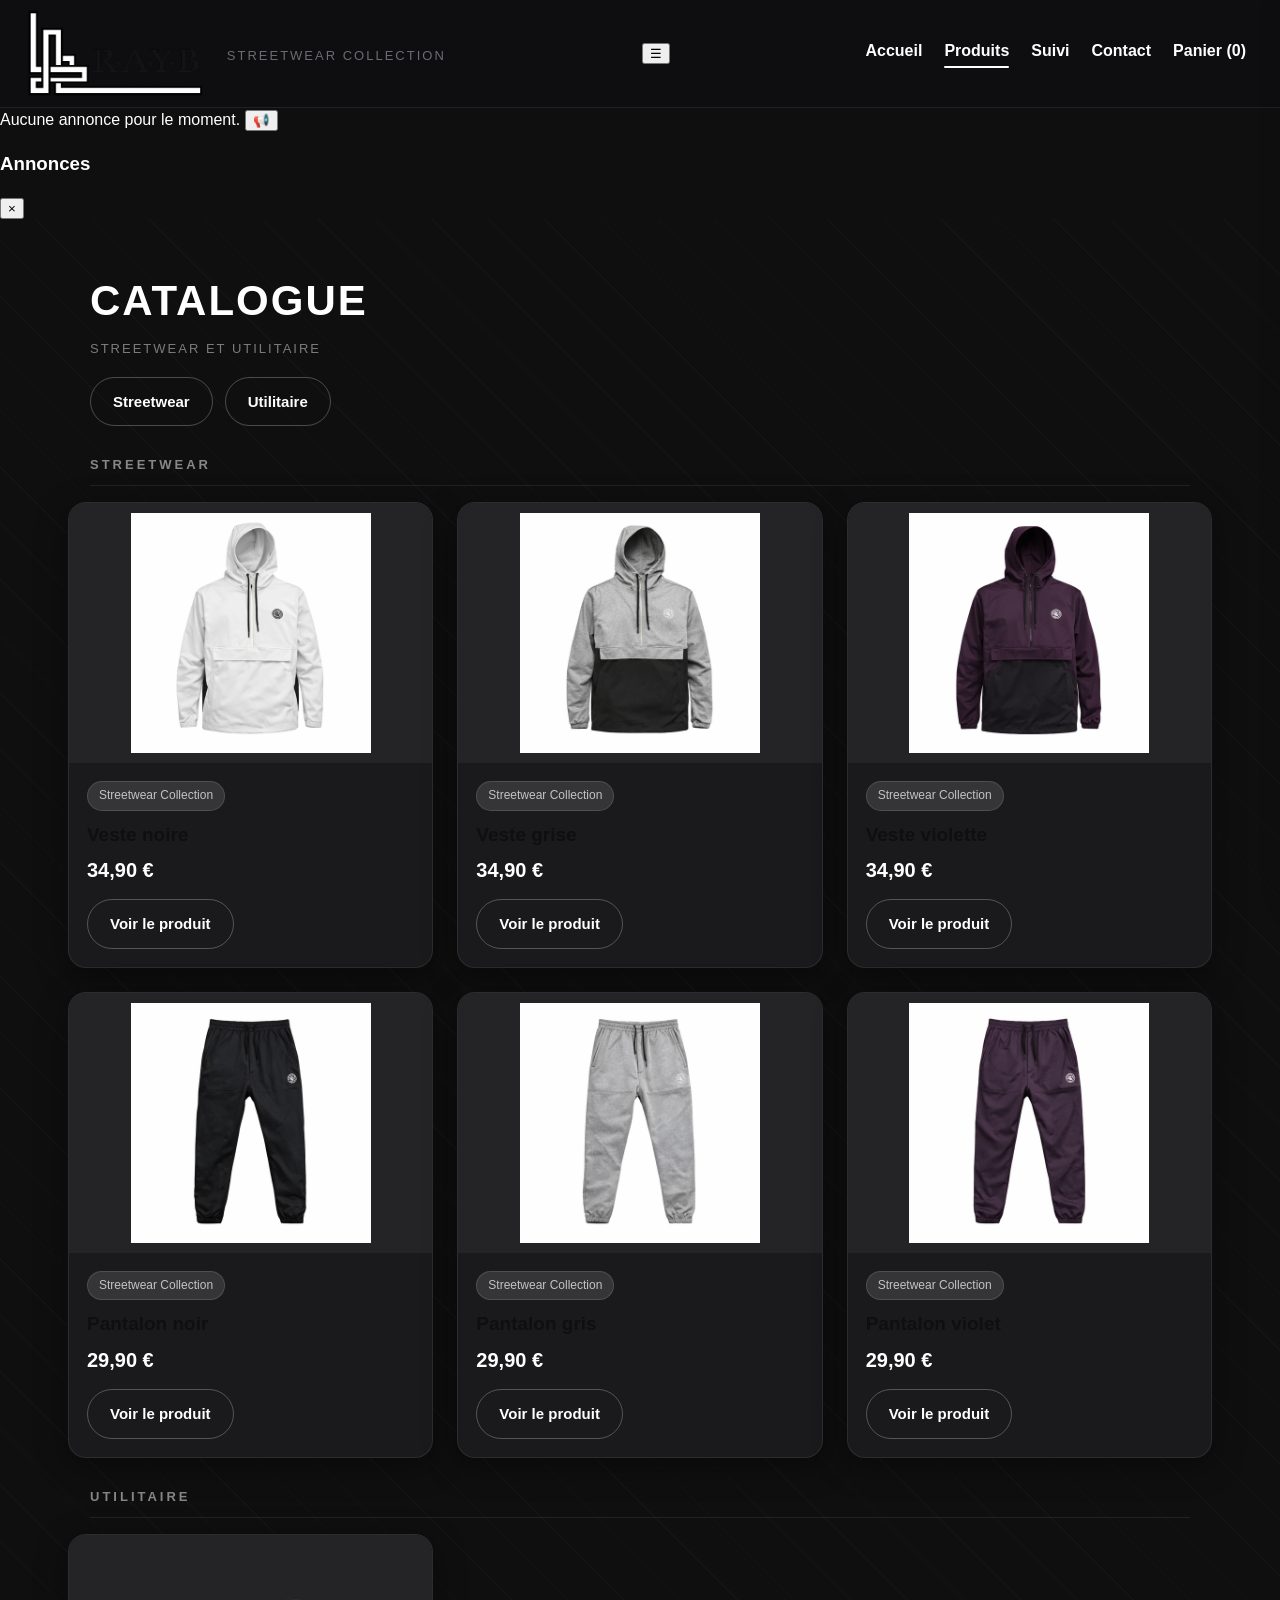
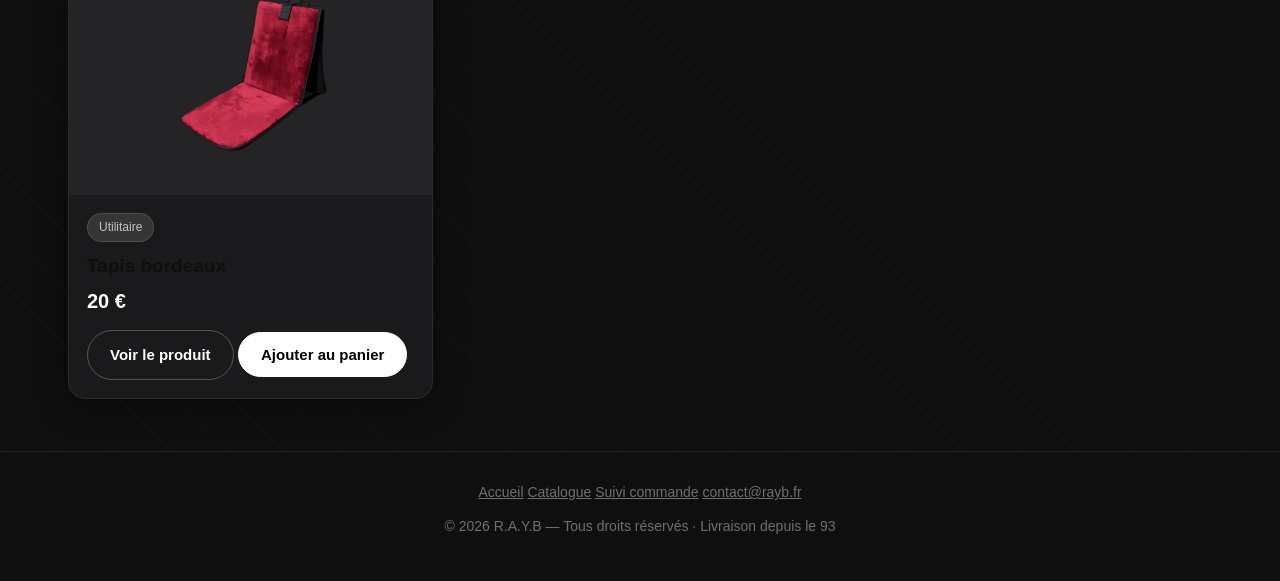
==== commit 18f4bf8e: "catalogue.html" ====
--- a/catalogue.html
+++ b/catalogue.html
@@ -17,15 +17,15 @@
   <link rel="icon" type="image/png" href="images/favicon.png">
   <link href="https://fonts.googleapis.com/css2?family=Oswald:wght@400;500;600;700&family=Inter:wght@300;400;500;600;700&display=swap" rel="stylesheet">
 </head>
-
+<body class="catalogue-page">
 
 <header class="header">
-  <div class="brand">
+  <a href="index.html" class="brand" style="text-decoration:none;color:inherit;">
     <img src="images/logo-rayb-header.png" alt="Logo R.A.Y.B" class="logo">
     <div class="brand-text">
       <p>Streetwear Collection</p>
     </div>
-  </div>
+  </a>
 
   <button class="nav-toggle" onclick="toggleMenu()" aria-label="Menu">&#9776;</button>
 
@@ -38,6 +38,25 @@
   </nav>
 </header>
 
+  <!-- BARRE ANNONCES -->
+  <div class="announcements-bar" id="annBar">
+    <span class="ann-text-center" id="annTextCenter">Aucune annonce pour le moment.</span>
+    <button class="ann-icon-btn" id="annIconBtn" title="Voir toutes les annonces" style="position:relative;">
+      📢
+      <span class="ann-badge" id="annCountBadge" style="display:none;">0</span>
+    </button>
+  </div>
+
+  <!-- PANNEAU HISTORIQUE ANNONCES -->
+  <div id="annOverlay"></div>
+  <div class="ann-panel" id="annPanel">
+    <div class="ann-panel-header">
+      <h3>Annonces</h3>
+      <button class="ann-panel-close" onclick="closeAnnPanel()">&#215;</button>
+    </div>
+    <div class="ann-panel-list" id="annPanelList"></div>
+  </div>
+
 <main class="page">
   <div class="page-title">
     <h2>Catalogue</h2>
@@ -177,9 +196,8 @@
   function openContact() { document.getElementById("contactPopup").style.display = "flex"; }
   function closeContact() { document.getElementById("contactPopup").style.display = "none"; }
   function toggleMenu() { document.getElementById("mainNav").classList.toggle("open"); }
-    addToCart({ id, name, price, image, size, color });
-  }
 </script>
 
+  <script src="annonces.js"></script>
 </body>
 </html>
--- a/style.css
+++ b/style.css
@@ -326,7 +326,7 @@
   background:url("images/hero.jpg") center/cover no-repeat;
   position:relative;
   overflow:hidden;
-  padding:42px 34px;
+  padding:72px 34px 80px;
 }
 
 .hero-dark-layer{
@@ -399,7 +399,8 @@
 
 .hero-cards-wrap{
   width:100%;
-  overflow:hidden;
+  overflow:visible;
+  padding-top:20px;
 }
 
 .hero-cards{
@@ -477,7 +478,7 @@
 .hero-arrow-left{ left:0; }
 .hero-arrow-right{ right:0; }
 
-/* PAGE CATALOGUE — thème sombre premium */
+/* PAGE CATALOGUE — thème sobre : blanc sur noir */
 .catalogue-page {
   background: #0f0f10;
   min-height: 100vh;
@@ -487,6 +488,15 @@
 .catalogue-page .page {
   background: #0f0f10;
   padding: 52px 28px;
+  /* Motif discret : lignes diagonales très fines */
+  background-image:
+    repeating-linear-gradient(
+      45deg,
+      rgba(255,255,255,.018) 0px,
+      rgba(255,255,255,.018) 1px,
+      transparent 1px,
+      transparent 40px
+    );
 }
 
 .catalogue-page .page-title h2 {
@@ -528,14 +538,45 @@
   background: #1a1a1c;
   border: 1px solid rgba(255,255,255,.08);
   box-shadow: 0 8px 32px rgba(0,0,0,.4);
+  transition: transform .25s ease, box-shadow .25s ease, border-color .25s;
+  position: relative;
+  z-index: 1;
+}
+
+.catalogue-page .card:hover {
+  transform: translateY(-6px);
+  box-shadow: 0 20px 48px rgba(0,0,0,.55);
+  border-color: rgba(255,255,255,.22);
+  z-index: 2;
+}
+
+/* Trait blanc en haut au hover */
+.catalogue-page .card::before {
+  content: "";
+  position: absolute;
+  top: 0; left: 20%; right: 20%;
+  height: 1px;
+  background: linear-gradient(90deg, transparent, rgba(255,255,255,.5), transparent);
+  opacity: 0;
+  transition: opacity .3s;
+  z-index: 3;
+}
+.catalogue-page .card:hover::before {
+  opacity: 1;
 }
 
 .catalogue-page .card img {
   background: #242426;
 }
 
-.catalogue-page .card-body h3 {
-  color: #0f0f10; 
+.card-body h3 {
+  margin: 0 0 8px;
+  font-size: 19px;
+  color: #0f0f10 !important;
+}
+
+a h3, a:visited h3 {
+  color: inherit;
 }
 
 .catalogue-page .card-body .price {
@@ -679,7 +720,7 @@
 .card-body h3{
   margin:0 0 8px;
   font-size:19px;
-  color:#0f0f10;
+  color:#0f0f10 !important;
 }
 
 .card-body .size-select{
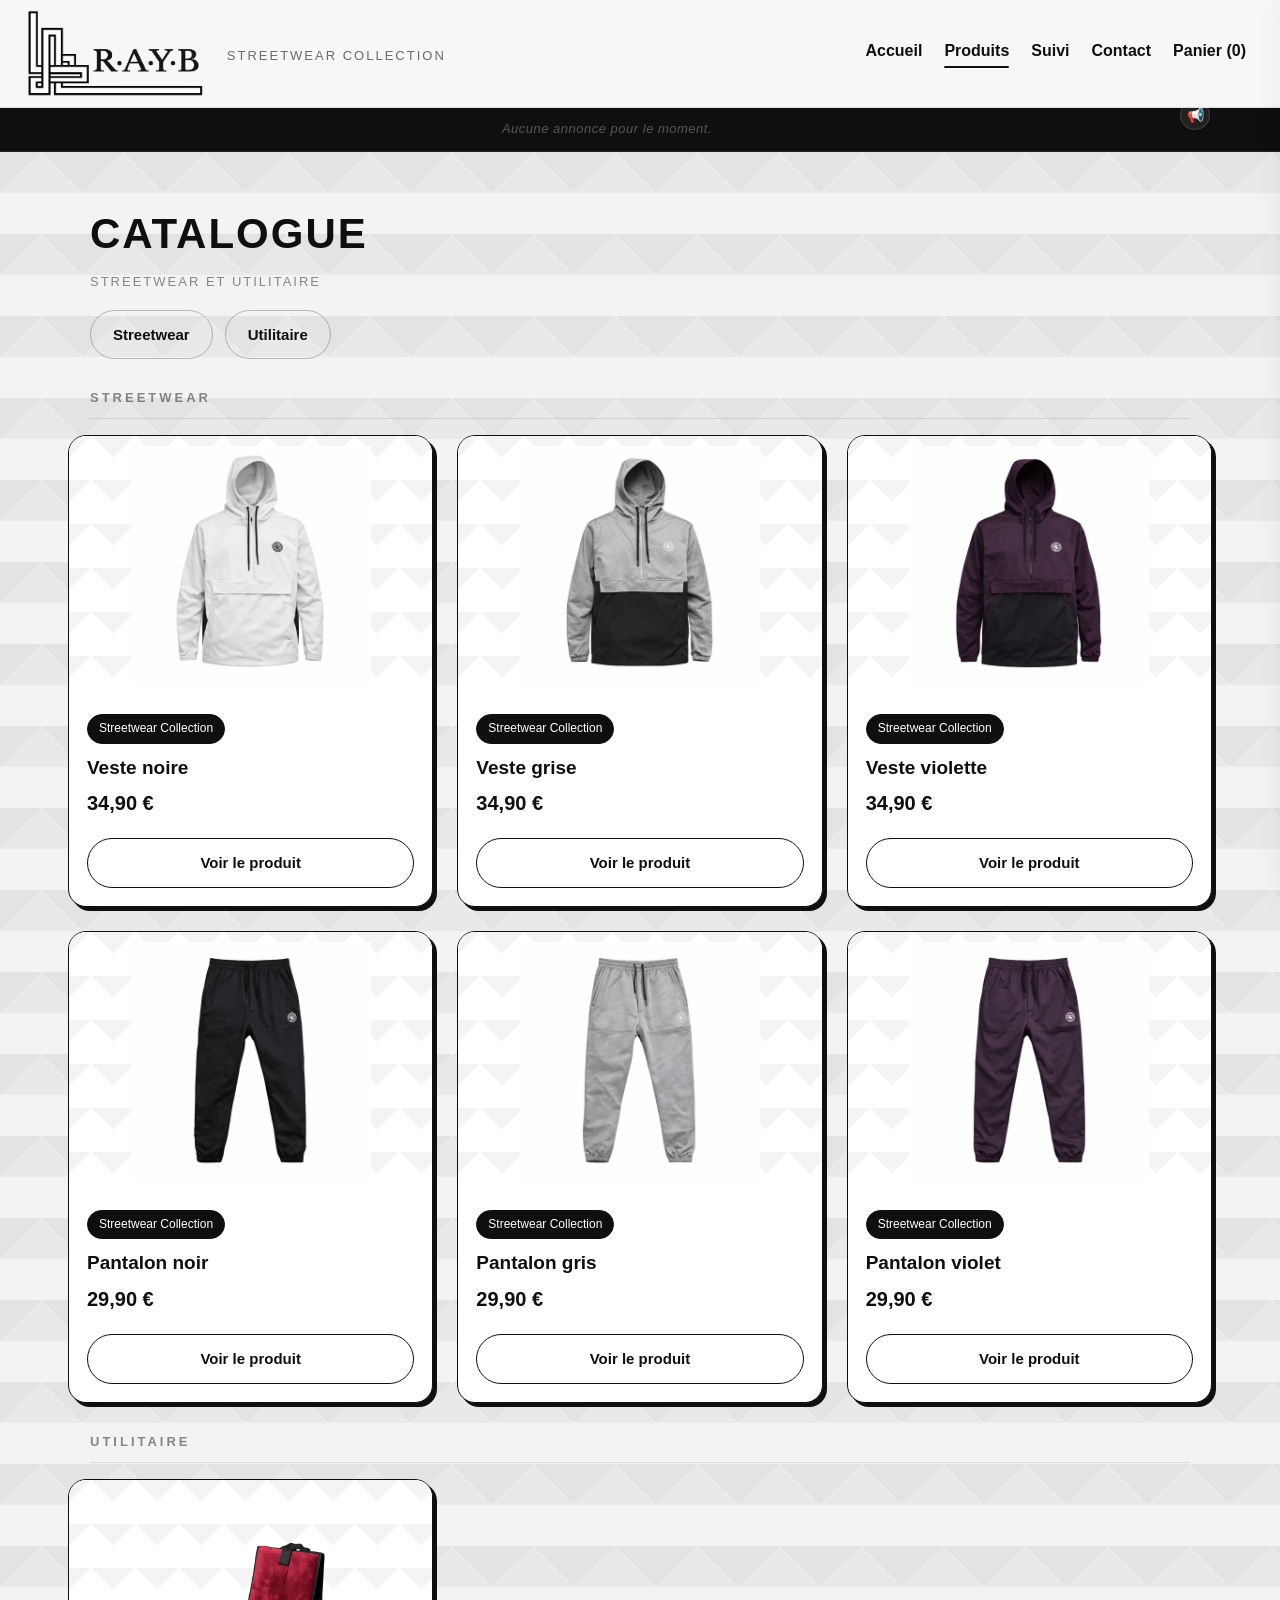
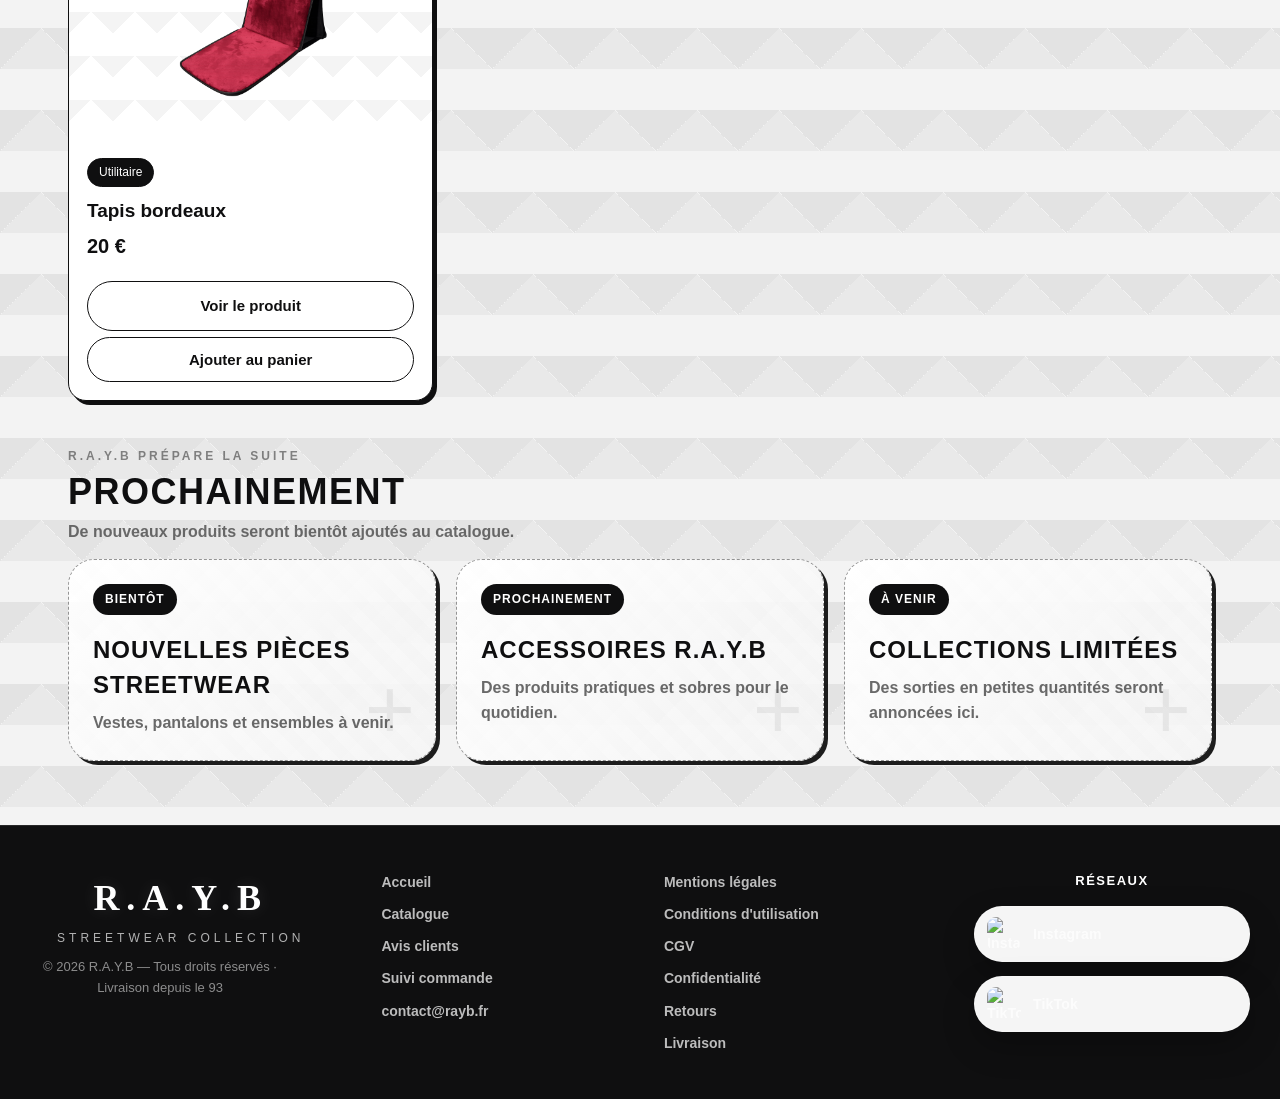
==== commit 74c385b0: "Add files via upload" ====
--- a/catalogue.html
+++ b/catalogue.html
@@ -1,203 +1,271 @@
-<!DOCTYPE html>
-<html lang="fr">
-<head>
-  <script async src="https://www.googletagmanager.com/gtag/js?id=G-W9DEFRPRFW"></script>
-  <script>
-    window.dataLayer = window.dataLayer || [];
-    function gtag(){dataLayer.push(arguments);}
-    gtag('js', new Date());
-    gtag('config', 'G-W9DEFRPRFW');
-  </script>
-
-  <meta charset="UTF-8">
-  <meta name="viewport" content="width=device-width, initial-scale=1.0">
-  <title>Catalogue — R.A.Y.B</title>
-  <meta name="description" content="Découvrez le catalogue R.A.Y.B : streetwear, vêtements et produits utilitaires.">
-  <link rel="stylesheet" href="style.css">
-  <link rel="icon" type="image/png" href="images/favicon.png">
-  <link href="https://fonts.googleapis.com/css2?family=Oswald:wght@400;500;600;700&family=Inter:wght@300;400;500;600;700&display=swap" rel="stylesheet">
-</head>
-<body class="catalogue-page">
-
-<header class="header">
-  <a href="index.html" class="brand" style="text-decoration:none;color:inherit;">
-    <img src="images/logo-rayb-header.png" alt="Logo R.A.Y.B" class="logo">
-    <div class="brand-text">
-      <p>Streetwear Collection</p>
-    </div>
-  </a>
-
-  <button class="nav-toggle" onclick="toggleMenu()" aria-label="Menu">&#9776;</button>
-
-  <nav class="nav" id="mainNav">
-    <a href="index.html">Accueil</a>
-    <a href="catalogue.html" class="active">Produits</a>
-    <a href="suivi.html">Suivi</a>
-    <a href="#" onclick="openContact()">Contact</a>
-    <a href="#" onclick="openCart()">Panier (<span class="cart-count">0</span>)</a>
-  </nav>
-</header>
-
-  <!-- BARRE ANNONCES -->
-  <div class="announcements-bar" id="annBar">
-    <span class="ann-text-center" id="annTextCenter">Aucune annonce pour le moment.</span>
-    <button class="ann-icon-btn" id="annIconBtn" title="Voir toutes les annonces" style="position:relative;">
-      📢
-      <span class="ann-badge" id="annCountBadge" style="display:none;">0</span>
-    </button>
-  </div>
-
-  <!-- PANNEAU HISTORIQUE ANNONCES -->
-  <div id="annOverlay"></div>
-  <div class="ann-panel" id="annPanel">
-    <div class="ann-panel-header">
-      <h3>Annonces</h3>
-      <button class="ann-panel-close" onclick="closeAnnPanel()">&#215;</button>
-    </div>
-    <div class="ann-panel-list" id="annPanelList"></div>
-  </div>
-
-<main class="page">
-  <div class="page-title">
-    <h2>Catalogue</h2>
-    <p>Streetwear et utilitaire</p>
-  </div>
-
-  <div class="catalog-nav">
-    <a href="#vetements" class="btn">Streetwear</a>
-    <a href="#utilitaire" class="btn">Utilitaire</a>
-  </div>
-
-  <h3 id="vetements" class="section-title">Streetwear</h3>
-
-  <section class="grid">
-
-    <article class="card">
-      <img src="images/veste-noire.png" alt="Veste noire">
-      <div class="card-body">
-        <span class="badge">Streetwear Collection</span>
-        <h3>Veste noire</h3>
-        <p class="price">34,90 €</p>
-        <a class="btn" href="produit.html?item=veste-noire">Voir le produit</a>
-        
-      </div>
-    </article>
-
-    <article class="card">
-      <img src="images/veste-grise.png" alt="Veste grise">
-      <div class="card-body">
-        <span class="badge">Streetwear Collection</span>
-        <h3>Veste grise</h3>
-        <p class="price">34,90 €</p>
-        <a class="btn" href="produit.html?item=veste-grise">Voir le produit</a>
-        
-      </div>
-    </article>
-
-    <article class="card">
-      <img src="images/veste-violette.png" alt="Veste violette">
-      <div class="card-body">
-        <span class="badge">Streetwear Collection</span>
-        <h3>Veste violette</h3>
-        <p class="price">34,90 €</p>
-        <a class="btn" href="produit.html?item=veste-violette">Voir le produit</a>
-        
-      </div>
-    </article>
-
-    <article class="card">
-      <img src="images/pantalon-noir.png" alt="Pantalon noir">
-      <div class="card-body">
-        <span class="badge">Streetwear Collection</span>
-        <h3>Pantalon noir</h3>
-        <p class="price">29,90 €</p>
-        <a class="btn" href="produit.html?item=pantalon-noir">Voir le produit</a>
-        
-      </div>
-    </article>
-
-    <article class="card">
-      <img src="images/pantalon-gris.png" alt="Pantalon gris">
-      <div class="card-body">
-        <span class="badge">Streetwear Collection</span>
-        <h3>Pantalon gris</h3>
-        <p class="price">29,90 €</p>
-        <a class="btn" href="produit.html?item=pantalon-gris">Voir le produit</a>
-        
-      </div>
-    </article>
-
-    <article class="card">
-      <img src="images/pantalon-violet.png" alt="Pantalon violet">
-      <div class="card-body">
-        <span class="badge">Streetwear Collection</span>
-        <h3>Pantalon violet</h3>
-        <p class="price">29,90 €</p>
-        <a class="btn" href="produit.html?item=pantalon-violet">Voir le produit</a>
-        
-      </div>
-    </article>
-
-  </section>
-
-  <h3 id="utilitaire" class="section-title">Utilitaire</h3>
-
-  <section class="grid">
-    <article class="card">
-      <img src="images/tapis-bordeaux.png" alt="Tapis bordeaux">
-      <div class="card-body">
-        <span class="badge">Utilitaire</span>
-        <h3>Tapis bordeaux</h3>
-        <p class="price">20 €</p>
-        <a class="btn" href="produit.html?item=tapis-bordeaux">Voir le produit</a>
-        <button class="btn" onclick="addToCart({id:'tapis-bordeaux',name:'Tapis bordeaux',price:20,image:'images/tapis-bordeaux.png',size:'',color:'Bordeaux'})">Ajouter au panier</button>
-      </div>
-    </article>
-  </section>
-</main>
-
-<div id="contactPopup" class="popup" onclick="closeContact()">
-  <div class="popup-content" onclick="event.stopPropagation()">
-    <button class="popup-close" onclick="closeContact()">&#215;</button>
-    <h2>Contact</h2>
-    <p>Email : <strong><a href="mailto:contact@rayb.fr">contact@rayb.fr</a></strong></p>
-    <p>Téléphone : <strong>06 28 49 84 93</strong></p>
-  </div>
-</div>
-
-<div id="cartOverlay" class="cart-overlay" onclick="closeCart()"></div>
-<aside id="cartDrawer" class="cart-drawer">
-  <div class="cart-header">
-    <h2>Panier</h2>
-    <button onclick="closeCart()">&#215;</button>
-  </div>
-  <div id="cartItems" class="cart-items"></div>
-  <div class="cart-footer">
-    <div class="cart-total-line">
-      <strong>Total</strong>
-      <strong id="cartTotal">0,00 €</strong>
-    </div>
-    <button class="btn primary cart-checkout" onclick="goToPayment()">Continuer vers le paiement</button>
-  </div>
-</aside>
-
-<footer class="footer">
-  <div class="footer-links">
-    <a href="index.html">Accueil</a>
-    <a href="catalogue.html">Catalogue</a>
-    <a href="suivi.html">Suivi commande</a>
-    <a href="mailto:contact@rayb.fr">contact@rayb.fr</a>
-  </div>
-  <p>© 2026 R.A.Y.B — Tous droits réservés · Livraison depuis le 93</p>
-</footer>
-
-<script src="cart.js"></script>
-<script>
-  function openContact() { document.getElementById("contactPopup").style.display = "flex"; }
-  function closeContact() { document.getElementById("contactPopup").style.display = "none"; }
-  function toggleMenu() { document.getElementById("mainNav").classList.toggle("open"); }
-</script>
-
-  <script src="annonces.js"></script>
-</body>
-</html>
+<!DOCTYPE html>
+<html lang="fr">
+<head>
+  <script async src="https://www.googletagmanager.com/gtag/js?id=G-W9DEFRPRFW"></script>
+  <script>
+    window.dataLayer = window.dataLayer || [];
+    function gtag(){dataLayer.push(arguments);}
+    gtag('js', new Date());
+    gtag('config', 'G-W9DEFRPRFW');
+  </script>
+
+  <meta charset="UTF-8">
+  <meta name="viewport" content="width=device-width, initial-scale=1.0">
+  <title>Catalogue — R.A.Y.B</title>
+  <meta name="description" content="Découvrez le catalogue R.A.Y.B : streetwear, vêtements et produits utilitaires.">
+  <link rel="stylesheet" href="style.css">
+  <link rel="icon" type="image/png" href="images/favicon.png">
+  <link href="https://fonts.googleapis.com/css2?family=Oswald:wght@400;500;600;700&family=Inter:wght@300;400;500;600;700&display=swap" rel="stylesheet">
+</head>
+<body class="catalogue-page">
+
+<header class="header">
+  <a href="index.html" class="brand" style="text-decoration:none;color:inherit;">
+    <img src="images/logo-rayb-header.png" alt="Logo R.A.Y.B" class="logo">
+    <div class="brand-text">
+      <p>Streetwear Collection</p>
+    </div>
+  </a>
+
+  <button class="nav-toggle" onclick="toggleMenu()" aria-label="Menu">&#9776;</button>
+
+  <nav class="nav" id="mainNav">
+    <a href="index.html">Accueil</a>
+    <a href="catalogue.html" class="active">Produits</a>
+    <a href="suivi.html">Suivi</a>
+    <a href="#" onclick="openContact()">Contact</a>
+    <a href="#" onclick="openCart()">Panier (<span class="cart-count">0</span>)</a>
+  </nav>
+</header>
+
+  <!-- BARRE ANNONCES -->
+  <div class="announcements-bar" id="annBar">
+    <span class="ann-text-center" id="annTextCenter">Aucune annonce pour le moment.</span>
+    <button class="ann-icon-btn" id="annIconBtn" title="Voir toutes les annonces" style="position:relative;">
+      📢
+      <span class="ann-badge" id="annCountBadge" style="display:none;">0</span>
+    </button>
+  </div>
+
+  <!-- PANNEAU HISTORIQUE ANNONCES -->
+  <div id="annOverlay"></div>
+  <div class="ann-panel" id="annPanel">
+    <div class="ann-panel-header">
+      <h3>Annonces</h3>
+      <button class="ann-panel-close" onclick="closeAnnPanel()">&#215;</button>
+    </div>
+    <div class="ann-panel-list" id="annPanelList"></div>
+  </div>
+
+<main class="page">
+  <div class="page-title">
+    <h2>Catalogue</h2>
+    <p>Streetwear et utilitaire</p>
+  </div>
+
+  <div class="catalog-nav">
+    <a href="#vetements" class="btn">Streetwear</a>
+    <a href="#utilitaire" class="btn">Utilitaire</a>
+  </div>
+
+  <h3 id="vetements" class="section-title">Streetwear</h3>
+
+  <section class="grid">
+
+    <article class="card">
+      <img src="images/veste-noire.png" alt="Veste noire">
+      <div class="card-body">
+        <span class="badge">Streetwear Collection</span>
+        <h3>Veste noire</h3>
+        <p class="price">34,90 €</p>
+        <a class="btn" href="produit.html?item=veste-noire">Voir le produit</a>
+        
+      </div>
+    </article>
+
+    <article class="card">
+      <img src="images/veste-grise.png" alt="Veste grise">
+      <div class="card-body">
+        <span class="badge">Streetwear Collection</span>
+        <h3>Veste grise</h3>
+        <p class="price">34,90 €</p>
+        <a class="btn" href="produit.html?item=veste-grise">Voir le produit</a>
+        
+      </div>
+    </article>
+
+    <article class="card">
+      <img src="images/veste-violette.png" alt="Veste violette">
+      <div class="card-body">
+        <span class="badge">Streetwear Collection</span>
+        <h3>Veste violette</h3>
+        <p class="price">34,90 €</p>
+        <a class="btn" href="produit.html?item=veste-violette">Voir le produit</a>
+        
+      </div>
+    </article>
+
+    <article class="card">
+      <img src="images/pantalon-noir.png" alt="Pantalon noir">
+      <div class="card-body">
+        <span class="badge">Streetwear Collection</span>
+        <h3>Pantalon noir</h3>
+        <p class="price">29,90 €</p>
+        <a class="btn" href="produit.html?item=pantalon-noir">Voir le produit</a>
+        
+      </div>
+    </article>
+
+    <article class="card">
+      <img src="images/pantalon-gris.png" alt="Pantalon gris">
+      <div class="card-body">
+        <span class="badge">Streetwear Collection</span>
+        <h3>Pantalon gris</h3>
+        <p class="price">29,90 €</p>
+        <a class="btn" href="produit.html?item=pantalon-gris">Voir le produit</a>
+        
+      </div>
+    </article>
+
+    <article class="card">
+      <img src="images/pantalon-violet.png" alt="Pantalon violet">
+      <div class="card-body">
+        <span class="badge">Streetwear Collection</span>
+        <h3>Pantalon violet</h3>
+        <p class="price">29,90 €</p>
+        <a class="btn" href="produit.html?item=pantalon-violet">Voir le produit</a>
+        
+      </div>
+    </article>
+
+  </section>
+
+  <h3 id="utilitaire" class="section-title">Utilitaire</h3>
+
+  <section class="grid">
+    <article class="card">
+      <img src="images/tapis-bordeaux.png" alt="Tapis bordeaux">
+      <div class="card-body">
+        <span class="badge">Utilitaire</span>
+        <h3>Tapis bordeaux</h3>
+        <p class="price">20 €</p>
+        <a class="btn" href="produit.html?item=tapis-bordeaux">Voir le produit</a>
+        <button class="btn" onclick="addToCart({id:'tapis-bordeaux',name:'Tapis bordeaux',price:20,image:'images/tapis-bordeaux.png',size:'',color:'Bordeaux'})">Ajouter au panier</button>
+      </div>
+    </article>
+  </section>
+
+  <section class="coming-soon-section" aria-label="Produits bientôt disponibles">
+    <div class="coming-soon-head">
+      <span>R.A.Y.B prépare la suite</span>
+      <h3>Prochainement</h3>
+      <p>De nouveaux produits seront bientôt ajoutés au catalogue.</p>
+    </div>
+
+    <div class="coming-soon-grid">
+      <article class="coming-card">
+        <span class="coming-badge">Bientôt</span>
+        <h4>Nouvelles pièces streetwear</h4>
+        <p>Vestes, pantalons et ensembles à venir.</p>
+      </article>
+      <article class="coming-card">
+        <span class="coming-badge">Prochainement</span>
+        <h4>Accessoires R.A.Y.B</h4>
+        <p>Des produits pratiques et sobres pour le quotidien.</p>
+      </article>
+      <article class="coming-card">
+        <span class="coming-badge">À venir</span>
+        <h4>Collections limitées</h4>
+        <p>Des sorties en petites quantités seront annoncées ici.</p>
+      </article>
+    </div>
+  </section>
+
+</main>
+
+<div id="contactPopup" class="popup" onclick="closeContact()">
+  <div class="popup-content contact-popup-content" onclick="event.stopPropagation()">
+    <button class="popup-close" onclick="closeContact()">&#215;</button>
+    <span class="contact-label">R.A.Y.B</span>
+    <h2>Contact</h2>
+    <p>Email : <strong><a href="mailto:contact@rayb.fr">contact@rayb.fr</a></strong></p>
+    <p>Téléphone : <strong>06 28 49 84 93</strong></p>
+    <div class="contact-socials">
+      <a class="social-link instagram-link" href="https://www.instagram.com/r.a.y.b_officiel/#" target="_blank" rel="noopener">
+        <img src="images/social-instagram.png" alt="Instagram">
+        <span>Instagram</span>
+      </a>
+      <a class="social-link tiktok-link" href="https://www.tiktok.com/@.rayb.fr?is_from_webapp=1&sender_device=pc" target="_blank" rel="noopener">
+        <img src="images/social-tiktok.png" alt="TikTok">
+        <span>TikTok</span>
+      </a>
+    </div>
+    <div class="contact-qr-box">
+      <img src="images/instagram-qr.png" alt="QR code Instagram R.A.Y.B" class="contact-qr">
+      <span>Scanne le QR code pour retrouver Instagram</span>
+    </div>
+  </div>
+</div>
+
+<div id="cartOverlay" class="cart-overlay" onclick="closeCart()"></div>
+<aside id="cartDrawer" class="cart-drawer">
+  <div class="cart-header">
+    <h2>Panier</h2>
+    <button onclick="closeCart()">&#215;</button>
+  </div>
+  <div id="cartItems" class="cart-items"></div>
+  <div class="cart-footer">
+    <div class="cart-total-line">
+      <strong>Total</strong>
+      <strong id="cartTotal">0,00 €</strong>
+    </div>
+    <button class="btn primary cart-checkout" onclick="goToPayment()">Continuer vers le paiement</button>
+  </div>
+</aside>
+
+<footer class="footer">
+  <div class="footer-inner">
+    <div class="footer-brand">
+      <strong>R.A.Y.B</strong>
+      <span>Streetwear Collection</span>
+      <p>© 2026 R.A.Y.B — Tous droits réservés · Livraison depuis le 93</p>
+    </div>
+    <div class="footer-links">
+      <a href="index.html">Accueil</a>
+      <a href="catalogue.html">Catalogue</a>
+      <a href="avis.html">Avis clients</a>
+      <a href="suivi.html">Suivi commande</a>
+      <a href="mailto:contact@rayb.fr">contact@rayb.fr</a>
+    </div>
+    <div class="footer-links footer-legal-links">
+      <a href="mentions-legales.html">Mentions légales</a>
+      <a href="conditions-utilisation.html">Conditions d'utilisation</a>
+      <a href="cgv.html">CGV</a>
+      <a href="politique-confidentialite.html">Confidentialité</a>
+      <a href="politique-retour.html">Retours</a>
+      <a href="livraison.html">Livraison</a>
+    </div>
+    <div class="footer-socials">
+      <span class="footer-title">Réseaux</span>
+      <a class="social-link instagram-link" href="https://www.instagram.com/r.a.y.b_officiel/#" target="_blank" rel="noopener">
+        <img src="images/social-instagram.png" alt="Instagram">
+        <span>Instagram</span>
+      </a>
+      <a class="social-link tiktok-link" href="https://www.tiktok.com/@.rayb.fr?is_from_webapp=1&sender_device=pc" target="_blank" rel="noopener">
+        <img src="images/social-tiktok.png" alt="TikTok">
+        <span>TikTok</span>
+      </a>
+    </div>
+  </div>
+</footer>
+
+<script src="cart.js"></script>
+<script>
+  function openContact() { document.getElementById("contactPopup").style.display = "flex"; }
+  function closeContact() { document.getElementById("contactPopup").style.display = "none"; }
+  function toggleMenu() { document.getElementById("mainNav").classList.toggle("open"); }
+</script>
+
+  <script src="annonces.js"></script>
+</body>
+</html>
--- a/style.css
+++ b/style.css
@@ -1,1665 +1,3056 @@
-:root{
-  --bg:#ffffff;
-  --text:#0f0f10;
-  --muted:#6b6b70;
-  --border:#e9e9ee;
-  --black:#000;
-  --white:#fff;
-  --shadow-sm:0 8px 24px rgba(0,0,0,.06);
-  --shadow-md:0 18px 44px rgba(0,0,0,.14);
-  --radius:18px;
-}
-
-*{
-  box-sizing:border-box;
-}
-
-html, body{
-  margin:0;
-  padding:0;
-  background:var(--bg);
-  color:var(--text);
-  font-family:'Inter', Arial, sans-serif;
-  overflow-x:hidden;
-}
-
-body{
-  line-height:1.45;
-}
-
-/* HEADER */
-.header{
-  position:sticky;
-  top:0;
-  z-index:50;
-  background:rgba(255,255,255,.97);
-  border-bottom:1px solid var(--border);
-  display:flex;
-  align-items:center;
-  justify-content:space-between;
-  padding:0 34px 0 22px;
-  min-height:108px;
-}
-
-.brand{
-  display:flex;
-  align-items:center;
-  gap:18px;
-}
-
-.logo{
-  height:96px;
-  width:auto;
-  object-fit:contain;
-  display:block;
-}
-
-.brand-text{
-  display:flex;
-  flex-direction:column;
-  justify-content:center;
-}
-
-.brand-text h1{
-  margin:0;
-  font-size:30px;
-  letter-spacing:3px;
-  font-weight:800;
-  line-height:1.05;
-}
-
-.brand-text p{
-  margin:6px 0 0;
-  font-size:13px;
-  color:var(--muted);
-  text-transform:uppercase;
-  letter-spacing:2px;
-}
-
-.nav{
-  display:flex;
-  align-items:center;
-  gap:22px;
-  flex-wrap:wrap;
-}
-
-.nav a{
-  text-decoration:none;
-  color:var(--text);
-  font-weight:700;
-  position:relative;
-  padding-bottom:5px;
-}
-
-.nav a.active::after{
-  content:"";
-  position:absolute;
-  left:0;
-  bottom:0;
-  width:100%;
-  height:2px;
-  background:var(--text);
-  border-radius:2px;
-}
-
-/* BOUTONS */
-.btn{
-  display:inline-flex;
-  align-items:center;
-  justify-content:center;
-  padding:13px 22px;
-  border-radius:999px;
-  text-decoration:none;
-  border:1px solid var(--text);
-  color:var(--text);
-  background:#fff;
-  transition:transform .22s ease, box-shadow .22s ease, background .22s ease, color .22s ease;
-  cursor:pointer;
-  font-weight:700;
-  font-size:15px;
-}
-
-.btn:hover{
-  transform:translateY(-2px);
-  box-shadow:var(--shadow-sm);
-}
-
-.btn.primary{
-  background:#000;
-  color:#fff;
-  border-color:#000;
-}
-
-.btn.paypal{
-  width:100%;
-  background:#ffc439;
-  color:#111;
-  border-color:#ffc439;
-}
-
-.btn.revolut{
-  width:100%;
-  background:#000;
-  color:#fff;
-  border-color:#000;
-}
-
-.ghost-light{
-  background:transparent;
-  color:#fff;
-  border:1px solid rgba(255,255,255,.35);
-}
-
-/* BANDE VIDÉO EN BOUCLE */
-.video-band {
-  position: relative;
-  width: 100%;
-  height: 420px;
-  overflow: hidden;
-  display: flex;
-  align-items: center;
-  justify-content: center;
-}
-
-.video-band-player {
-  position: absolute;
-  inset: 0;
-  width: 100%;
-  height: 100%;
-  object-fit: cover;
-  display: block;
-}
-
-.video-band-overlay {
-  position: absolute;
-  inset: 0;
-  background: rgba(0,0,0,.45);
-  z-index: 1;
-}
-
-.video-band-text {
-  position: relative;
-  z-index: 2;
-  display: flex;
-  align-items: center;
-  gap: 28px;
-  white-space: nowrap;
-  font-family: 'Oswald', sans-serif;
-  font-size: 22px;
-  font-weight: 600;
-  letter-spacing: 4px;
-  text-transform: uppercase;
-  color: rgba(255,255,255,.85);
-  pointer-events: none;
-}
-
-.video-band-text span:nth-child(even) {
-  color: rgba(255,255,255,.3);
-  font-size: 16px;
-}
-
-@media (max-width: 600px) {
-  .video-band {
-    height: 260px;
-  }
-  .video-band-text {
-    font-size: 15px;
-    gap: 18px;
-    letter-spacing: 2px;
-  }
-}
-
-/* HERO ACCUEIL */
-.hero-home{
-  min-height:calc(100vh - 108px);
-  background:url("images/hero-accueil.jpg") center/cover no-repeat;
-  position:relative;
-  display:flex;
-  align-items:center;
-  justify-content:center;
-  text-align:center;
-  overflow:hidden;
-  padding:60px 20px;
-}
-
-.hero-home-overlay{
-  position:absolute;
-  inset:0;
-  background:linear-gradient(180deg, rgba(0,0,0,.42), rgba(0,0,0,.62));
-}
-
-.hero-words{
-  position:absolute;
-  inset:0;
-  pointer-events:none;
-  z-index:1;
-}
-
-.hero-words span{
-  position:absolute;
-  color:#fff;
-  font-family:'Oswald', sans-serif;
-  font-size:30px;
-  text-transform:uppercase;
-  letter-spacing:1px;
-  opacity:.05;
-}
-
-.hero-words span:nth-child(1){ top:13%; left:12%; }
-.hero-words span:nth-child(2){ top:25%; left:73%; }
-.hero-words span:nth-child(3){ top:58%; left:18%; }
-.hero-words span:nth-child(4){ top:73%; left:62%; }
-.hero-words span:nth-child(5){ top:43%; left:42%; }
-.hero-words span:nth-child(6){ top:17%; left:49%; }
-.hero-words span:nth-child(7){ top:80%; left:26%; }
-.hero-words span:nth-child(8){ top:52%; left:78%; }
-
-.hero-home-content{
-  position:relative;
-  z-index:2;
-  max-width:1000px;
-}
-
-.hero-brand{
-  display:block;
-  font-family:'Times New Roman', serif;
-  font-size:64px;
-  font-weight:700;
-  letter-spacing:7px;
-  color:rgba(255,255,255,.96);
-  text-align:center;
-  margin-bottom:18px;
-  line-height:1;
-  text-shadow:
-    0 0 10px rgba(255,255,255,.20),
-    0 0 28px rgba(255,255,255,.10);
-  position:relative;
-}
-
-.hero-brand::before,
-.hero-brand::after{
-  content:"";
-  position:absolute;
-  top:50%;
-  width:120px;
-  height:1px;
-  background:rgba(255,255,255,.22);
-  transform:translateY(-50%);
-}
-
-.hero-brand::before{
-  left:calc(50% - 270px);
-}
-
-.hero-brand::after{
-  right:calc(50% - 270px);
-}
-
-.hero-home-title{
-  margin:0 0 20px;
-  font-family:'Oswald', sans-serif;
-  font-size:72px;
-  line-height:1.08;
-  font-weight:700;
-  letter-spacing:.5px;
-  color:#fff;
-}
-
-.hero-home-text{
-  margin:0 auto 32px;
-  font-size:19px;
-  line-height:1.65;
-  color:rgba(255,255,255,.92);
-  max-width:780px;
-}
-
-.hero-home-actions{
-  display:flex;
-  justify-content:center;
-  gap:16px;
-  flex-wrap:wrap;
-}
-
-/* HERO PRODUITS ACCUEIL */
-.hero-showcase{
-  min-height:calc(100vh - 108px);
-  background:url("images/hero.jpg") center/cover no-repeat;
-  position:relative;
-  overflow:hidden;
-  padding:72px 34px 80px;
-}
-
-.hero-dark-layer{
-  position:absolute;
-  inset:0;
-  background:linear-gradient(90deg, rgba(0,0,0,.78), rgba(0,0,0,.45), rgba(0,0,0,.65));
-}
-
-.hero-showcase-inner{
-  position:relative;
-  z-index:2;
-  max-width:1380px;
-  margin:0 auto;
-  display:grid;
-  grid-template-columns:minmax(320px, 560px) minmax(420px, 1fr);
-  align-items:center;
-  gap:34px;
-}
-
-.hero-left{
-  color:#fff;
-  max-width:560px;
-  min-width:0;
-}
-
-.hero-pill{
-  border:1px solid rgba(255,255,255,.30);
-  padding:7px 14px;
-  border-radius:999px;
-  font-size:12px;
-  display:inline-block;
-  margin-bottom:16px;
-  text-transform:uppercase;
-  letter-spacing:1px;
-}
-
-.hero-main-title{
-  margin:0 0 14px;
-  font-family:'Oswald', sans-serif;
-  font-size:72px;
-  line-height:.92;
-  text-transform:uppercase;
-  font-weight:700;
-  word-break:break-word;
-}
-
-.hero-main-text{
-  margin:0 0 22px;
-  font-size:17px;
-  color:rgba(255,255,255,.92);
-  line-height:1.6;
-  max-width:500px;
-}
-
-.hero-actions{
-  display:flex;
-  gap:12px;
-  flex-wrap:wrap;
-}
-
-.hero-right{
-  position:relative;
-  min-width:0;
-  width:100%;
-  padding:0 46px;
-  display:flex;
-  align-items:center;
-  justify-content:center;
-}
-
-.hero-cards-wrap{
-  width:100%;
-  overflow:visible;
-  padding-top:20px;
-}
-
-.hero-cards{
-  display:flex;
-  gap:12px;
-  align-items:flex-end;
-  justify-content:center;
-  width:100%;
-  max-width:640px;
-}
-
-.hero-card{
-  width:calc((100% - 24px) / 3);
-  max-width:190px;
-  min-width:0;
-  min-height:360px;
-  background:rgba(255,255,255,.10);
-  border:1px solid rgba(255,255,255,.18);
-  border-radius:22px;
-  overflow:hidden;
-  cursor:pointer;
-  transition:transform .25s ease, opacity .25s ease, box-shadow .25s ease;
-  opacity:.82;
-  box-shadow:0 12px 28px rgba(0,0,0,.16);
-  backdrop-filter:blur(10px);
-  flex-shrink:1;
-  text-decoration:none;
-  position:relative;
-}
-
-.hero-card.active{
-  transform:translateY(-6px) scale(1.02);
-  opacity:1;
-}
-
-.hero-card img{
-  width:100%;
-  height:200px;
-  object-fit:contain;
-  background:#fff;
-  display:block;
-  padding:14px;
-}
-
-.hero-card-info{
-  padding:16px 12px;
-  min-height:105px;
-}
-
-.hero-card-info span{
-  display:block;
-  font-size:15px;
-  opacity:.92;
-  text-transform:uppercase;
-  letter-spacing:2px;
-  line-height:1.4;
-  font-weight:700;
-}
-
-.hero-arrow{
-  position:absolute;
-  top:50%;
-  transform:translateY(-50%);
-  background:rgba(255,255,255,.18);
-  border:none;
-  color:#fff;
-  font-size:22px;
-  width:42px;
-  height:42px;
-  border-radius:50%;
-  cursor:pointer;
-  z-index:5;
-}
-
-.hero-arrow-left{ left:0; }
-.hero-arrow-right{ right:0; }
-
-/* PAGE CATALOGUE — thème sobre : blanc sur noir */
-.catalogue-page {
-  background: #0f0f10;
-  min-height: 100vh;
-  color: #fff;
-}
-
-.catalogue-page .page {
-  background: #0f0f10;
-  padding: 52px 28px;
-  /* Motif discret : lignes diagonales très fines */
-  background-image:
-    repeating-linear-gradient(
-      45deg,
-      rgba(255,255,255,.018) 0px,
-      rgba(255,255,255,.018) 1px,
-      transparent 1px,
-      transparent 40px
-    );
-}
-
-.catalogue-page .page-title h2 {
-  color: #fff;
-  font-family: 'Oswald', sans-serif;
-  font-size: 42px;
-  letter-spacing: 2px;
-  text-transform: uppercase;
-}
-
-.catalogue-page .page-title p {
-  color: rgba(255,255,255,.45);
-  text-transform: uppercase;
-  letter-spacing: 2px;
-  font-size: 13px;
-}
-
-.catalogue-page .catalog-nav .btn {
-  background: transparent;
-  border: 1px solid rgba(255,255,255,.25);
-  color: #fff;
-}
-
-.catalogue-page .catalog-nav .btn:hover {
-  background: rgba(255,255,255,.1);
-}
-
-.catalogue-page .section-title {
-  color: rgba(255,255,255,.5);
-  text-transform: uppercase;
-  letter-spacing: 3px;
-  font-size: 13px;
-  font-weight: 600;
-  border-bottom: 1px solid rgba(255,255,255,.08);
-  padding-bottom: 10px;
-}
-
-.catalogue-page .card {
-  background: #1a1a1c;
-  border: 1px solid rgba(255,255,255,.08);
-  box-shadow: 0 8px 32px rgba(0,0,0,.4);
-  transition: transform .25s ease, box-shadow .25s ease, border-color .25s;
-  position: relative;
-  z-index: 1;
-}
-
-.catalogue-page .card:hover {
-  transform: translateY(-6px);
-  box-shadow: 0 20px 48px rgba(0,0,0,.55);
-  border-color: rgba(255,255,255,.22);
-  z-index: 2;
-}
-
-/* Trait blanc en haut au hover */
-.catalogue-page .card::before {
-  content: "";
-  position: absolute;
-  top: 0; left: 20%; right: 20%;
-  height: 1px;
-  background: linear-gradient(90deg, transparent, rgba(255,255,255,.5), transparent);
-  opacity: 0;
-  transition: opacity .3s;
-  z-index: 3;
-}
-.catalogue-page .card:hover::before {
-  opacity: 1;
-}
-
-.catalogue-page .card img {
-  background: #242426;
-}
-
-.card-body h3 {
-  margin: 0 0 8px;
-  font-size: 19px;
-  color: #0f0f10 !important;
-}
-
-a h3, a:visited h3 {
-  color: inherit;
-}
-
-.catalogue-page .card-body .price {
-  color: #fff;
-}
-
-.catalogue-page .badge {
-  background: rgba(255,255,255,.12);
-  color: rgba(255,255,255,.7);
-  border: 1px solid rgba(255,255,255,.12);
-}
-
-.catalogue-page .card .btn {
-  background: transparent;
-  border: 1px solid rgba(255,255,255,.25);
-  color: #fff;
-}
-
-.catalogue-page .card .btn.primary,
-.catalogue-page .card button.btn {
-  background: #fff;
-  color: #000;
-  border-color: #fff;
-}
-
-.catalogue-page .card-body .size-select {
-  background: rgba(255,255,255,.06);
-  border: 1px solid rgba(255,255,255,.15);
-  color: #fff;
-}
-
-.catalogue-page .card-body .size-select option {
-  background: #1a1a1c;
-  color: #fff;
-}
-
-.catalogue-page .footer {
-  background: #0f0f10;
-  border-top: 1px solid rgba(255,255,255,.08);
-  color: rgba(255,255,255,.4);
-}
-
-.catalogue-page .footer-links a {
-  color: rgba(255,255,255,.4);
-}
-
-.catalogue-page .header {
-  background: rgba(15,15,16,.97);
-  border-bottom: 1px solid rgba(255,255,255,.08);
-}
-
-.catalogue-page .nav a {
-  color: #fff;
-}
-
-.catalogue-page .nav a.active::after {
-  background: #fff;
-}
-
-/* PAGE */
-.page{
-  padding:42px 28px;
-}
-
-.page-title{
-  max-width:1100px;
-  margin:0 auto 18px;
-}
-
-.page-title h2{
-  margin:0;
-  font-size:34px;
-}
-
-.page-title p{
-  margin:8px 0 0;
-  color:var(--muted);
-}
-
-.catalog-nav{
-  max-width:1100px;
-  margin:0 auto 24px;
-  display:flex;
-  gap:12px;
-  flex-wrap:wrap;
-}
-
-.section-title{
-  max-width:1100px;
-  margin:30px auto 16px;
-  font-size:24px;
-}
-
-/* CATALOGUE */
-.grid{
-  max-width:1180px;
-  margin:0 auto;
-  display:grid;
-  grid-template-columns:repeat(3, minmax(0, 1fr));
-  gap:24px;
-  padding:0 18px;
-}
-
-.card{
-  background:#fff;
-  border:1px solid var(--border);
-  border-radius:var(--radius);
-  overflow:hidden;
-  box-shadow:0 8px 24px rgba(0,0,0,.05);
-  transition:transform .25s ease, box-shadow .25s ease;
-}
-
-.card:hover{
-  transform:translateY(-6px);
-  box-shadow:var(--shadow-md);
-}
-
-.card img{
-  width:100%;
-  height:260px;
-  object-fit:contain;
-  background:#fafafa;
-  display:block;
-  padding:10px;
-}
-
-.card-body{
-  padding:18px;
-}
-
-.badge{
-  display:inline-block;
-  background:#000;
-  color:#fff;
-  padding:5px 11px;
-  border-radius:999px;
-  font-size:12px;
-  margin-bottom:10px;
-}
-
-.card-body h3{
-  margin:0 0 8px;
-  font-size:19px;
-  color:#0f0f10 !important;
-}
-
-.card-body .size-select{
-  border:1px solid var(--border);
-  background:#fff;
-  color:#0f0f10;
-}
-.card-body .size-select option{
-  background:#fff;
-  color:#0f0f10;
-}
-
-.price{
-  font-weight:800;
-  margin:6px 0 14px;
-  font-size:20px;
-}
-
-/* PRODUIT */
-.back-link{
-  display:inline-block;
-  margin-bottom:18px;
-  text-decoration:none;
-  color:var(--text);
-  font-weight:700;
-}
-
-.product-layout{
-  max-width:1100px;
-  margin:0 auto;
-  display:grid;
-  grid-template-columns:84px 1fr 420px;
-  gap:26px;
-  align-items:start;
-}
-
-.thumbs{
-  display:flex;
-  flex-direction:column;
-  gap:10px;
-}
-
-.thumb{
-  width:74px;
-  height:74px;
-  object-fit:contain;
-  border:1px solid var(--border);
-  border-radius:12px;
-  background:#fafafa;
-  cursor:pointer;
-  padding:6px;
-}
-
-.product-image{
-  border:1px solid var(--border);
-  border-radius:20px;
-  background:#fafafa;
-  display:flex;
-  align-items:center;
-  justify-content:center;
-  min-height:420px;
-  box-shadow:0 12px 30px rgba(0,0,0,.08);
-}
-
-.product-image img{
-  max-width:95%;
-  max-height:420px;
-  object-fit:contain;
-  display:block;
-  padding:12px;
-}
-
-.product-info{
-  border:1px solid var(--border);
-  border-radius:20px;
-  padding:20px;
-  background:#fff;
-  box-shadow:0 8px 20px rgba(0,0,0,.04);
-}
-
-.product-info h2{
-  margin:0 0 8px;
-  font-size:30px;
-}
-
-.price.big{
-  font-size:1.7rem;
-}
-
-.desc{
-  color:var(--muted);
-  line-height:1.55;
-}
-
-.row{
-  margin:14px 0;
-}
-
-label{
-  display:block;
-  font-weight:700;
-  margin-bottom:6px;
-}
-
-select{
-  padding:10px 12px;
-  border-radius:12px;
-  border:1px solid var(--border);
-  width:180px;
-  background:#fff;
-}
-
-.muted{
-  color:var(--muted);
-}
-
-.stock-count{
-  margin:8px 0 14px;
-  font-weight:700;
-}
-
-.delivery{
-  display:flex;
-  flex-direction:column;
-  gap:10px;
-  margin:10px 0 18px;
-}
-
-.delivery input{
-  padding:12px 14px;
-  border-radius:12px;
-  border:1px solid var(--border);
-  width:100%;
-}
-
-.delivery .two{
-  display:grid;
-  grid-template-columns:1fr 1fr;
-  gap:10px;
-}
-
-.shipping-note{
-  margin:10px 0 16px;
-  padding:12px;
-  border:1px solid var(--border);
-  border-radius:12px;
-  background:#fafafa;
-  line-height:1.5;
-  font-size:14px;
-}
-
-.shipping-choice{
-  margin:8px 0 14px;
-  padding:12px 14px;
-  border:1px solid var(--border);
-  border-radius:12px;
-  background:#fafafa;
-  width:100%;
-  overflow:hidden;
-}
-
-.shipping-check{
-  display:grid;
-  grid-template-columns:28px 1fr;
-  gap:10px;
-  align-items:start;
-  font-weight:700;
-  line-height:1.5;
-}
-
-.shipping-check input{
-  margin-top:4px;
-}
-
-.shipping-extra{
-  margin:8px 0 0;
-  font-size:14px;
-}
-
-
-
-/* PAIEMENT */
-.payment-box{
-  max-width:760px;
-  margin:0 auto;
-  border:1px solid var(--border);
-  border-radius:24px;
-  padding:36px;
-  background:#fff;
-  box-shadow:0 20px 60px rgba(0,0,0,.08);
-  position:relative;
-  overflow:hidden;
-}
-.payment-box::before{
-  content:"";
-  position:absolute;
-  top:0; left:0; right:0;
-  height:3px;
-  background:linear-gradient(90deg,#000,#555,#000);
-}
-.payment-box h2{
-  font-family:'Oswald',sans-serif;
-  font-size:32px;
-  letter-spacing:1px;
-  margin:12px 0 20px;
-}
-.payment-box h3{
-  font-size:17px;
-  font-weight:700;
-  margin:24px 0 12px;
-  padding-bottom:8px;
-  border-bottom:1px solid var(--border);
-  text-transform:uppercase;
-  letter-spacing:1px;
-}
-.payment-note{
-  margin:8px 0 16px;
-  padding:12px 16px;
-  background:#f5f5f5;
-  border-radius:10px;
-  font-size:14px;
-  font-weight:600;
-}
-.payment-box .delivery input{
-  border:1.5px solid var(--border);
-  border-radius:10px;
-  padding:13px 14px;
-  font-size:15px;
-  transition:border-color .2s;
-  outline:none;
-  width:100%;
-}
-.payment-box .delivery input:focus{
-  border-color:#000;
-}
-.cash{
-  margin-top:12px;
-  padding:14px 16px;
-  border:1.5px solid var(--border);
-  border-radius:12px;
-  background:#fafafa;
-  font-size:14px;
-}
-.shipping-choice{
-  border:1.5px solid var(--border);
-  border-radius:14px;
-  padding:16px;
-  margin:16px 0;
-  background:#fafafa;
-  cursor:pointer;
-  transition:border-color .2s, background .2s;
-}
-.shipping-choice:hover{
-  border-color:#000;
-  background:#f0f0f0;
-}
-.pay{
-  margin-top:20px;
-  display:flex;
-  flex-direction:column;
-  gap:12px;
-}
-.pay form{
-  margin:0;
-}
-.btn.paypal{
-  font-size:16px;
-  padding:16px;
-  border-radius:14px;
-  font-weight:800;
-}
-.btn.revolut{
-  font-size:16px;
-  padding:16px;
-  border-radius:14px;
-  font-weight:800;
-  width:100%;
-}
-
-/* SUIVI */
-.tracking-box{
-  max-width:700px;
-  margin:0 auto 28px;
-  display:flex;
-  gap:12px;
-  flex-wrap:wrap;
-}
-.tracking-box input{
-  flex:1;
-  min-width:260px;
-  padding:14px 16px;
-  border:1.5px solid var(--border);
-  border-radius:14px;
-  font-size:15px;
-  outline:none;
-  transition:border-color .2s;
-}
-.tracking-box input:focus{ border-color:#000; }
-.tracking-result{
-  max-width:900px;
-  margin:0 auto;
-  border:1px solid var(--border);
-  border-radius:20px;
-  background:#fff;
-  padding:28px;
-  box-shadow:0 8px 32px rgba(0,0,0,.06);
-}
-.tracking-grid{
-  display:grid;
-  grid-template-columns:repeat(auto-fill,minmax(200px,1fr));
-  gap:16px;
-  margin-top:16px;
-}
-.tracking-grid > div{
-  padding:14px 16px;
-  background:#f8f8f8;
-  border-radius:12px;
-  border:1px solid var(--border);
-  font-size:14px;
-  line-height:1.6;
-}
-
-/* SECTIONS INDEX */
-.trust-section{
-  padding:60px 20px;
-  background:#0f0f10;
-}
-.trust-container{
-  max-width:1100px;
-  margin:0 auto;
-  display:grid;
-  grid-template-columns:repeat(4,1fr);
-  gap:16px;
-}
-.trust-item{
-  border:1px solid rgba(255,255,255,.1);
-  padding:24px 20px;
-  border-radius:16px;
-  background:rgba(255,255,255,.04);
-  color:#fff;
-  transition:border-color .2s, background .2s;
-}
-.trust-item:hover{
-  border-color:rgba(255,255,255,.25);
-  background:rgba(255,255,255,.07);
-}
-.trust-item h3{
-  font-size:16px;
-  font-weight:700;
-  margin:0 0 8px;
-  color:#fff;
-}
-.trust-item p{
-  font-size:14px;
-  color:rgba(255,255,255,.5);
-  margin:0;
-  line-height:1.55;
-}
-
-.about-section{
-  padding:80px 20px;
-  background:#fff;
-}
-.about-container{
-  max-width:760px;
-  margin:0 auto;
-  text-align:center;
-}
-.about-label{
-  display:inline-block;
-  font-size:12px;
-  font-weight:700;
-  letter-spacing:3px;
-  text-transform:uppercase;
-  color:var(--muted);
-  margin-bottom:16px;
-}
-.about-container h2{
-  font-family:'Oswald',sans-serif;
-  font-size:38px;
-  font-weight:700;
-  line-height:1.15;
-  margin:0 0 24px;
-}
-.about-container p{
-  font-size:16px;
-  line-height:1.75;
-  color:var(--muted);
-  max-width:620px;
-  margin:0 auto 16px;
-}
-
-.faq-section{
-  padding:60px 20px;
-  background:#f8f8f8;
-}
-.faq-container{
-  max-width:760px;
-  margin:0 auto;
-  text-align:left;
-}
-.faq-container h2{
-  text-align:center;
-  font-family:'Oswald',sans-serif;
-  font-size:32px;
-  margin:0 0 32px;
-}
-.faq-item{
-  border:1px solid var(--border);
-  padding:20px 22px;
-  border-radius:14px;
-  background:#fff;
-  margin-bottom:12px;
-  cursor:pointer;
-  transition:box-shadow .2s, border-color .2s;
-}
-.faq-item:hover{
-  box-shadow:0 6px 20px rgba(0,0,0,.07);
-  border-color:#ccc;
-}
-.faq-item h4{
-  margin:0 0 10px;
-  font-size:16px;
-  font-weight:700;
-  display:flex;
-  align-items:center;
-  justify-content:space-between;
-}
-.faq-item h4::after{
-  content:"↓";
-  font-size:14px;
-  opacity:.4;
-}
-.faq-item p{
-  margin:0;
-  font-size:14px;
-  color:var(--muted);
-  line-height:1.6;
-}
-
-/* GALERIE PRODUIT MULTI-IMAGES */
-.thumbs{
-  display:flex;
-  flex-direction:column;
-  gap:10px;
-  align-items:center;
-}
-.thumb{
-  width:74px;
-  height:74px;
-  object-fit:contain;
-  border:2px solid var(--border);
-  border-radius:12px;
-  background:#fafafa;
-  cursor:pointer;
-  padding:6px;
-  transition:border-color .2s, box-shadow .2s;
-}
-.thumb:hover, .thumb.active{
-  border-color:#000;
-  box-shadow:0 4px 12px rgba(0,0,0,.12);
-}
-.product-image{
-  position:relative;
-  overflow:hidden;
-  border-radius:20px;
-  background:#fafafa;
-  border:1px solid var(--border);
-  min-height:420px;
-  display:flex;
-  align-items:center;
-  justify-content:center;
-  cursor:zoom-in;
-}
-.product-image img{
-  max-width:95%;
-  max-height:420px;
-  object-fit:contain;
-  display:block;
-  padding:12px;
-  transition:transform .4s ease;
-}
-.product-image:hover img{
-  transform:scale(1.05);
-}
-.product-info{
-  border:1px solid var(--border);
-  border-radius:20px;
-  padding:28px;
-  background:#fff;
-  box-shadow:0 8px 30px rgba(0,0,0,.06);
-  position:sticky;
-  top:120px;
-}
-.product-info h2{
-  font-family:'Oswald',sans-serif;
-  font-size:32px;
-  letter-spacing:1px;
-  margin:0 0 8px;
-}
-.price.big{
-  font-size:2rem;
-  font-weight:800;
-}
-.product-tabs{
-  margin-top:20px;
-  border-top:1px solid var(--border);
-  padding-top:16px;
-}
-.product-tab-headers{
-  display:flex;
-  gap:0;
-  margin-bottom:16px;
-}
-.product-tab-btn{
-  flex:1;
-  padding:10px;
-  background:none;
-  border:none;
-  border-bottom:2px solid var(--border);
-  font-size:13px;
-  font-weight:700;
-  letter-spacing:1px;
-  text-transform:uppercase;
-  cursor:pointer;
-  color:var(--muted);
-  transition:color .2s, border-color .2s;
-}
-.product-tab-btn.active{
-  color:#000;
-  border-bottom-color:#000;
-}
-.product-tab-content{
-  display:none;
-  font-size:14px;
-  color:var(--muted);
-  line-height:1.7;
-}
-.product-tab-content.active{
-  display:block;
-}
-
-/* POPUP */
-.popup{
-  display:none;
-  position:fixed;
-  inset:0;
-  z-index:10000;
-  background:rgba(0,0,0,.6);
-  justify-content:center;
-  align-items:center;
-}
-
-.popup-content{
-  width:min(420px, 92vw);
-  background:#fff;
-  border-radius:18px;
-  padding:20px;
-  position:relative;
-}
-
-.popup-close{
-  position:absolute;
-  top:10px;
-  right:12px;
-  border:none;
-  background:transparent;
-  font-size:24px;
-  cursor:pointer;
-}
-
-/* FOOTER */
-.footer{
-  text-align:center;
-  padding:30px;
-  border-top:1px solid var(--border);
-  font-size:14px;
-  color:var(--muted);
-}
-
-/* PANIER LATÉRAL */
-#cartOverlay{
-  position:fixed;
-  inset:0;
-  background:rgba(0,0,0,.45);
-  z-index:9998;
-  display:none;
-}
-
-#cartOverlay.open{
-  display:block;
-}
-
-#cartDrawer{
-  position:fixed;
-  top:0;
-  right:-430px;
-  width:390px;
-  max-width:92vw;
-  height:100vh;
-  background:#fff;
-  z-index:9999;
-  box-shadow:-18px 0 40px rgba(0,0,0,.22);
-  transition:right .3s ease;
-  display:flex;
-  flex-direction:column;
-  overflow:hidden;
-  margin:0;
-  padding:0;
-}
-
-#cartDrawer.open{
-  right:0;
-}
-
-.cart-header{
-  display:flex;
-  align-items:center;
-  justify-content:space-between;
-  padding:20px;
-  border-bottom:1px solid var(--border);
-  background:#fff;
-}
-
-.cart-header h2{
-  margin:0;
-  font-size:24px;
-}
-
-.cart-header button{
-  border:none;
-  background:transparent;
-  font-size:32px;
-  cursor:pointer;
-  color:#111;
-}
-
-.cart-items{
-  flex:1;
-  overflow-y:auto;
-  padding:18px;
-  background:#fff;
-}
-
-.cart-item{
-  display:flex;
-  gap:12px;
-  padding:14px 0;
-  border-bottom:1px solid var(--border);
-}
-
-.cart-item img{
-  width:72px;
-  height:72px;
-  object-fit:contain;
-  background:#fafafa;
-  border:1px solid var(--border);
-  border-radius:12px;
-  flex-shrink:0;
-}
-
-.cart-item-info{
-  flex:1;
-  display:flex;
-  flex-direction:column;
-  gap:5px;
-  min-width:0;
-}
-
-.cart-item-info strong{
-  font-size:15px;
-}
-
-.cart-item-info span{
-  font-size:14px;
-  color:var(--muted);
-}
-
-.cart-qty{
-  display:flex;
-  align-items:center;
-  gap:10px;
-  margin-top:6px;
-}
-
-.cart-qty button{
-  width:28px;
-  height:28px;
-  border-radius:50%;
-  border:1px solid var(--border);
-  background:#fff;
-  cursor:pointer;
-  font-weight:700;
-}
-
-.cart-remove{
-  margin-top:4px;
-  border:none;
-  background:transparent;
-  color:#c1121f;
-  padding:0;
-  width:max-content;
-  cursor:pointer;
-  font-size:13px;
-  font-weight:700;
-}
-
-.cart-footer{
-  padding:18px;
-  border-top:1px solid var(--border);
-  background:#fff;
-}
-
-.cart-total-line{
-  display:flex;
-  align-items:center;
-  justify-content:space-between;
-  margin-bottom:14px;
-  font-size:18px;
-}
-
-.cart-checkout{
-  width:100%;
-}
-
-body.cart-open{
-  overflow:hidden;
-}
-
-/* RESPONSIVE */
-@media(max-width:1100px){
-  .hero-showcase-inner{
-    grid-template-columns:1fr;
-  }
-
-  .product-layout{
-    grid-template-columns:84px 1fr;
-  }
-
-  .product-info{
-    grid-column:1 / -1;
-  }
-
-  .hero-home-title{
-    font-size:56px;
-  }
-}
-
-@media(max-width:980px){
-  .grid{
-    grid-template-columns:repeat(2, 1fr);
-  }
-
-  .trust-container{
-    grid-template-columns:repeat(2,1fr);
-  }
-}
-
-@media(max-width:600px){
-  .header{
-    padding:14px 16px;
-    flex-direction:column;
-    gap:12px;
-    min-height:auto;
-  }
-
-  .brand{
-    flex-direction:column;
-    text-align:center;
-  }
-
-  .logo{
-    height:86px;
-  }
-
-  .nav{
-    justify-content:center;
-    gap:14px;
-  }
-
-  .hero-brand{
-    font-size:42px;
-    letter-spacing:5px;
-  }
-
-  .hero-brand::before,
-  .hero-brand::after{
-    display:none;
-  }
-
-  .hero-home-title{
-    font-size:40px;
-  }
-
-  .hero-home-text{
-    font-size:15px;
-  }
-
-  .grid{
-    grid-template-columns:repeat(2, minmax(0,1fr));
-    gap:14px;
-    padding:0;
-  }
-
-  .card img{
-    height:180px;
-  }
-
-  .card-body{
-    padding:12px;
-  }
-
-  .card-body h3{
-    font-size:16px;
-  }
-
-  .btn{
-    padding:11px 14px;
-    font-size:14px;
-  }
-
-  .product-layout{
-    grid-template-columns:1fr;
-  }
-
-  .thumbs{
-    flex-direction:row;
-  }
-
-.hero-right{
-  padding:0;
-}
-
-.hero-cards{
-  flex-direction:column;
-  max-width:100%;
-}
-
-.hero-card{
-  width:100%;
-  max-width:100%;
-  min-height:auto;
-}
-
-.trust-container{
-  grid-template-columns:1fr;
-}
-
-.about-container h2{
-  font-size:30px;
-}
-
-  .delivery .two{
-    grid-template-columns:1fr;
-  }
-
-  .trust-container{
-    grid-template-columns:1fr;
-  }
-
-  #cartDrawer{
-    width:100%;
-    max-width:100%;
-    right:-100%;
-  }
-
-  #cartDrawer.open{
-    right:0;
-  }
-/* --- Footer links --- */
-.footer-links {
-  display: flex;
-  flex-wrap: wrap;
-  justify-content: center;
-  gap: 16px;
-  margin-bottom: 10px;
-  font-size: 13px;
-}
-.footer-links a {
-  color: inherit;
-  opacity: .65;
-  text-decoration: none;
-  transition: opacity .2s;
-}
-.footer-links a:hover { opacity: 1; }
-
-/* --- Nav mobile toggle — caché sur desktop --- */
-.nav-toggle {
-  display: none;
-  background: none;
-  border: none;
-  color: inherit;
-  font-size: 22px;
-  cursor: pointer;
-  padding: 4px 8px;
-}
-@media (min-width: 681px) {
-  .nav-toggle { display: none !important; }
-  .nav { display: flex !important; }
-}
-
-/* --- Size select in catalogue --- */
-.size-select {
-  width: 100%;
-  margin-top: 8px;
-  padding: 8px 10px;
-  border-radius: 6px;
-  border: 1px solid rgba(255,255,255,.2);
-  background: rgba(255,255,255,.08);
-  color: inherit;
-  font-size: 14px;
-  cursor: pointer;
-}
-.size-select option { background: #1a1a1a; color: #fff; }
-
-/* --- Card hover animation --- */
-.card {
-  transition: transform .25s ease, box-shadow .25s ease;
-}
-.card:hover {
-  transform: translateY(-4px);
-  box-shadow: 0 12px 32px rgba(0,0,0,.18);
-}
-
-/* --- Mobile responsive --- */
-@media (max-width: 680px) {
-  .nav-toggle { display: block; }
-  .nav {
-    display: none;
-    flex-direction: column;
-    position: absolute;
-    top: 100%;
-    left: 0;
-    right: 0;
-    background: #111;
-    padding: 16px 20px;
-    gap: 14px;
-    z-index: 100;
-  }
-  .nav.open { display: flex; }
-  .header { position: relative; }
-}
+:root{
+  --bg:#ffffff;
+  --text:#0f0f10;
+  --muted:#6b6b70;
+  --border:#e9e9ee;
+  --black:#000;
+  --white:#fff;
+  --shadow-sm:0 8px 24px rgba(0,0,0,.06);
+  --shadow-md:0 18px 44px rgba(0,0,0,.14);
+  --radius:18px;
+}
+
+*{
+  box-sizing:border-box;
+}
+
+html, body{
+  margin:0;
+  padding:0;
+  background:var(--bg);
+  color:var(--text);
+  font-family:'Inter', Arial, sans-serif;
+  overflow-x:hidden;
+}
+
+body{
+  line-height:1.45;
+}
+
+/* HEADER */
+.header{
+  position:sticky;
+  top:0;
+  z-index:50;
+  background:rgba(255,255,255,.97);
+  border-bottom:1px solid var(--border);
+  display:flex;
+  align-items:center;
+  justify-content:space-between;
+  padding:0 34px 0 22px;
+  min-height:108px;
+}
+
+.brand{
+  display:flex;
+  align-items:center;
+  gap:18px;
+}
+
+.logo{
+  height:96px;
+  width:auto;
+  object-fit:contain;
+  display:block;
+}
+
+.brand-text{
+  display:flex;
+  flex-direction:column;
+  justify-content:center;
+}
+
+.brand-text h1{
+  margin:0;
+  font-size:30px;
+  letter-spacing:3px;
+  font-weight:800;
+  line-height:1.05;
+}
+
+.brand-text p{
+  margin:6px 0 0;
+  font-size:13px;
+  color:var(--muted);
+  text-transform:uppercase;
+  letter-spacing:2px;
+}
+
+.nav{
+  display:flex;
+  align-items:center;
+  gap:22px;
+  flex-wrap:wrap;
+}
+
+.nav a{
+  text-decoration:none;
+  color:var(--text);
+  font-weight:700;
+  position:relative;
+  padding-bottom:5px;
+}
+
+.nav a.active::after{
+  content:"";
+  position:absolute;
+  left:0;
+  bottom:0;
+  width:100%;
+  height:2px;
+  background:var(--text);
+  border-radius:2px;
+}
+
+/* BOUTONS */
+.btn{
+  display:inline-flex;
+  align-items:center;
+  justify-content:center;
+  padding:13px 22px;
+  border-radius:999px;
+  text-decoration:none;
+  border:1px solid var(--text);
+  color:var(--text);
+  background:#fff;
+  transition:transform .22s ease, box-shadow .22s ease, background .22s ease, color .22s ease;
+  cursor:pointer;
+  font-weight:700;
+  font-size:15px;
+}
+
+.btn:hover{
+  transform:translateY(-2px);
+  box-shadow:var(--shadow-sm);
+}
+
+.btn.primary{
+  background:#000;
+  color:#fff;
+  border-color:#000;
+}
+
+.btn.paypal{
+  width:100%;
+  background:#ffc439;
+  color:#111;
+  border-color:#ffc439;
+}
+
+.btn.revolut{
+  width:100%;
+  background:#000;
+  color:#fff;
+  border-color:#000;
+}
+
+.ghost-light{
+  background:transparent;
+  color:#fff;
+  border:1px solid rgba(255,255,255,.35);
+}
+
+/* BANDE VIDÉO EN BOUCLE */
+.video-band {
+  position: relative;
+  width: 100%;
+  height: 420px;
+  overflow: hidden;
+  display: flex;
+  align-items: center;
+  justify-content: center;
+}
+
+.video-band-player {
+  position: absolute;
+  inset: 0;
+  width: 100%;
+  height: 100%;
+  object-fit: cover;
+  display: block;
+}
+
+.video-band-overlay {
+  position: absolute;
+  inset: 0;
+  background: rgba(0,0,0,.45);
+  z-index: 1;
+}
+
+.video-band-text {
+  position: relative;
+  z-index: 2;
+  display: flex;
+  align-items: center;
+  gap: 28px;
+  white-space: nowrap;
+  font-family: 'Oswald', sans-serif;
+  font-size: 22px;
+  font-weight: 600;
+  letter-spacing: 4px;
+  text-transform: uppercase;
+  color: rgba(255,255,255,.85);
+  pointer-events: none;
+}
+
+.video-band-text span:nth-child(even) {
+  color: rgba(255,255,255,.3);
+  font-size: 16px;
+}
+
+@media (max-width: 600px) {
+  .video-band {
+    height: 260px;
+  }
+  .video-band-text {
+    font-size: 15px;
+    gap: 18px;
+    letter-spacing: 2px;
+  }
+}
+
+/* HERO ACCUEIL */
+.hero-home{
+  min-height:calc(100vh - 108px);
+  background:url("images/hero-accueil.jpg") center/cover no-repeat;
+  position:relative;
+  display:flex;
+  align-items:center;
+  justify-content:center;
+  text-align:center;
+  overflow:hidden;
+  padding:60px 20px;
+}
+
+.hero-home-overlay{
+  position:absolute;
+  inset:0;
+  background:linear-gradient(180deg, rgba(0,0,0,.42), rgba(0,0,0,.62));
+}
+
+.hero-words{
+  position:absolute;
+  inset:0;
+  pointer-events:none;
+  z-index:1;
+}
+
+.hero-words span{
+  position:absolute;
+  color:#fff;
+  font-family:'Oswald', sans-serif;
+  font-size:30px;
+  text-transform:uppercase;
+  letter-spacing:1px;
+  opacity:.05;
+}
+
+.hero-words span:nth-child(1){ top:13%; left:12%; }
+.hero-words span:nth-child(2){ top:25%; left:73%; }
+.hero-words span:nth-child(3){ top:58%; left:18%; }
+.hero-words span:nth-child(4){ top:73%; left:62%; }
+.hero-words span:nth-child(5){ top:43%; left:42%; }
+.hero-words span:nth-child(6){ top:17%; left:49%; }
+.hero-words span:nth-child(7){ top:80%; left:26%; }
+.hero-words span:nth-child(8){ top:52%; left:78%; }
+
+.hero-home-content{
+  position:relative;
+  z-index:2;
+  max-width:1000px;
+}
+
+.hero-brand{
+  display:block;
+  font-family:'Times New Roman', serif;
+  font-size:64px;
+  font-weight:700;
+  letter-spacing:7px;
+  color:rgba(255,255,255,.96);
+  text-align:center;
+  margin-bottom:18px;
+  line-height:1;
+  text-shadow:
+    0 0 10px rgba(255,255,255,.20),
+    0 0 28px rgba(255,255,255,.10);
+  position:relative;
+}
+
+.hero-brand::before,
+.hero-brand::after{
+  content:"";
+  position:absolute;
+  top:50%;
+  width:120px;
+  height:1px;
+  background:rgba(255,255,255,.22);
+  transform:translateY(-50%);
+}
+
+.hero-brand::before{
+  left:calc(50% - 270px);
+}
+
+.hero-brand::after{
+  right:calc(50% - 270px);
+}
+
+.hero-home-title{
+  margin:0 0 20px;
+  font-family:'Oswald', sans-serif;
+  font-size:72px;
+  line-height:1.08;
+  font-weight:700;
+  letter-spacing:.5px;
+  color:#fff;
+}
+
+.hero-home-text{
+  margin:0 auto 32px;
+  font-size:19px;
+  line-height:1.65;
+  color:rgba(255,255,255,.92);
+  max-width:780px;
+}
+
+.hero-home-actions{
+  display:flex;
+  justify-content:center;
+  gap:16px;
+  flex-wrap:wrap;
+}
+
+/* HERO PRODUITS ACCUEIL */
+.hero-showcase{
+  min-height:calc(100vh - 108px);
+  background:url("images/hero.jpg") center/cover no-repeat;
+  position:relative;
+  overflow:hidden;
+  padding:72px 34px 80px;
+}
+
+.hero-dark-layer{
+  position:absolute;
+  inset:0;
+  background:linear-gradient(90deg, rgba(0,0,0,.78), rgba(0,0,0,.45), rgba(0,0,0,.65));
+}
+
+.hero-showcase-inner{
+  position:relative;
+  z-index:2;
+  max-width:1380px;
+  margin:0 auto;
+  display:grid;
+  grid-template-columns:minmax(320px, 560px) minmax(420px, 1fr);
+  align-items:center;
+  gap:34px;
+}
+
+.hero-left{
+  color:#fff;
+  max-width:560px;
+  min-width:0;
+}
+
+.hero-pill{
+  border:1px solid rgba(255,255,255,.30);
+  padding:7px 14px;
+  border-radius:999px;
+  font-size:12px;
+  display:inline-block;
+  margin-bottom:16px;
+  text-transform:uppercase;
+  letter-spacing:1px;
+}
+
+.hero-main-title{
+  margin:0 0 14px;
+  font-family:'Oswald', sans-serif;
+  font-size:72px;
+  line-height:.92;
+  text-transform:uppercase;
+  font-weight:700;
+  word-break:break-word;
+}
+
+.hero-main-text{
+  margin:0 0 22px;
+  font-size:17px;
+  color:rgba(255,255,255,.92);
+  line-height:1.6;
+  max-width:500px;
+}
+
+.hero-actions{
+  display:flex;
+  gap:12px;
+  flex-wrap:wrap;
+}
+
+.hero-right{
+  position:relative;
+  min-width:0;
+  width:100%;
+  padding:0 46px;
+  display:flex;
+  align-items:center;
+  justify-content:center;
+}
+
+.hero-cards-wrap{
+  width:100%;
+  overflow:visible;
+  padding-top:20px;
+}
+
+.hero-cards{
+  display:flex;
+  gap:12px;
+  align-items:flex-end;
+  justify-content:center;
+  width:100%;
+  max-width:640px;
+}
+
+.hero-card{
+  width:calc((100% - 24px) / 3);
+  max-width:190px;
+  min-width:0;
+  min-height:360px;
+  background:rgba(255,255,255,.10);
+  border:1px solid rgba(255,255,255,.18);
+  border-radius:22px;
+  overflow:hidden;
+  cursor:pointer;
+  transition:transform .25s ease, opacity .25s ease, box-shadow .25s ease;
+  opacity:.82;
+  box-shadow:0 12px 28px rgba(0,0,0,.16);
+  backdrop-filter:blur(10px);
+  flex-shrink:1;
+  text-decoration:none;
+  position:relative;
+}
+
+.hero-card.active{
+  transform:translateY(-6px) scale(1.02);
+  opacity:1;
+}
+
+.hero-card img{
+  width:100%;
+  height:200px;
+  object-fit:contain;
+  background:#fff;
+  display:block;
+  padding:14px;
+}
+
+.hero-card-info{
+  padding:16px 12px;
+  min-height:105px;
+}
+
+.hero-card-info span{
+  display:block;
+  font-size:15px;
+  opacity:.92;
+  text-transform:uppercase;
+  letter-spacing:2px;
+  line-height:1.4;
+  font-weight:700;
+}
+
+.hero-arrow{
+  position:absolute;
+  top:50%;
+  transform:translateY(-50%);
+  background:rgba(255,255,255,.18);
+  border:none;
+  color:#fff;
+  font-size:22px;
+  width:42px;
+  height:42px;
+  border-radius:50%;
+  cursor:pointer;
+  z-index:5;
+}
+
+.hero-arrow-left{ left:0; }
+.hero-arrow-right{ right:0; }
+
+/* PAGE CATALOGUE — thème inversé : noir sur blanc */
+.catalogue-page {
+  background: #f7f7f7;
+  min-height: 100vh;
+  color: #0f0f10;
+}
+
+.catalogue-page .page {
+  background: #f7f7f7;
+  padding: 52px 28px;
+  background-image:
+    repeating-linear-gradient(
+      45deg,
+      rgba(0,0,0,.03) 0px,
+      rgba(0,0,0,.03) 1px,
+      transparent 1px,
+      transparent 40px
+    );
+}
+
+.catalogue-page .page-title h2 {
+  color: #0f0f10;
+  font-family: 'Oswald', sans-serif;
+  font-size: 42px;
+  letter-spacing: 2px;
+  text-transform: uppercase;
+}
+
+.catalogue-page .page-title p {
+  color: rgba(0,0,0,.45);
+  text-transform: uppercase;
+  letter-spacing: 2px;
+  font-size: 13px;
+}
+
+.catalogue-page .catalog-nav .btn {
+  background: transparent;
+  border: 1px solid rgba(0,0,0,.25);
+  color: #0f0f10;
+}
+
+.catalogue-page .catalog-nav .btn:hover {
+  background: rgba(0,0,0,.06);
+}
+
+.catalogue-page .section-title {
+  color: rgba(0,0,0,.45);
+  text-transform: uppercase;
+  letter-spacing: 3px;
+  font-size: 13px;
+  font-weight: 600;
+  border-bottom: 1px solid rgba(0,0,0,.1);
+  padding-bottom: 10px;
+}
+
+.catalogue-page .card {
+  background: #fff;
+  border: 1.5px solid #0f0f10;
+  box-shadow: 4px 4px 0 #0f0f10;
+  transition: transform .25s ease, box-shadow .25s ease;
+  position: relative;
+  z-index: 1;
+}
+
+.catalogue-page .card:hover {
+  transform: translate(-3px, -3px);
+  box-shadow: 7px 7px 0 #0f0f10;
+  z-index: 2;
+}
+
+/* Trait noir en haut au hover */
+.catalogue-page .card::before {
+  content: "";
+  position: absolute;
+  top: 0; left: 20%; right: 20%;
+  height: 2px;
+  background: linear-gradient(90deg, transparent, #000, transparent);
+  opacity: 0;
+  transition: opacity .3s;
+  z-index: 3;
+}
+.catalogue-page .card:hover::before {
+  opacity: 1;
+}
+
+.catalogue-page .card img {
+  background: #f5f5f5;
+}
+
+.catalogue-page .card-body h3 {
+  color: #0f0f10 !important;
+}
+
+.catalogue-page .card-body .price {
+  color: #0f0f10;
+}
+
+.catalogue-page .badge {
+  background: #0f0f10;
+  color: #fff;
+  border: 1px solid #0f0f10;
+}
+
+.catalogue-page .card .btn {
+  background: transparent;
+  border: 1.5px solid #0f0f10;
+  color: #0f0f10;
+  width: 100%;
+  margin-top: 6px;
+}
+
+.catalogue-page .card .btn:hover {
+  background: #0f0f10;
+  color: #fff;
+}
+
+.catalogue-page .footer {
+  background: #f7f7f7;
+  border-top: 1px solid rgba(0,0,0,.12);
+  color: rgba(0,0,0,.45);
+}
+
+.catalogue-page .footer-links a {
+  color: rgba(0,0,0,.45);
+}
+
+.catalogue-page .header {
+  background: rgba(247,247,247,.97);
+  border-bottom: 1px solid rgba(0,0,0,.1);
+}
+
+.catalogue-page .nav a {
+  color: #0f0f10;
+}
+
+.catalogue-page .nav a.active::after {
+  background: #0f0f10;
+}
+
+/* PAGE */
+.page{
+  padding:42px 28px;
+}
+
+.page-title{
+  max-width:1100px;
+  margin:0 auto 18px;
+}
+
+.page-title h2{
+  margin:0;
+  font-size:34px;
+}
+
+.page-title p{
+  margin:8px 0 0;
+  color:var(--muted);
+}
+
+.catalog-nav{
+  max-width:1100px;
+  margin:0 auto 24px;
+  display:flex;
+  gap:12px;
+  flex-wrap:wrap;
+}
+
+.section-title{
+  max-width:1100px;
+  margin:30px auto 16px;
+  font-size:24px;
+}
+
+/* CATALOGUE */
+.grid{
+  max-width:1180px;
+  margin:0 auto;
+  display:grid;
+  grid-template-columns:repeat(3, minmax(0, 1fr));
+  gap:24px;
+  padding:0 18px;
+}
+
+.card{
+  background:#fff;
+  border:1px solid var(--border);
+  border-radius:var(--radius);
+  overflow:hidden;
+  box-shadow:0 8px 24px rgba(0,0,0,.05);
+  transition:transform .25s ease, box-shadow .25s ease;
+}
+
+.card:hover{
+  transform:translateY(-6px);
+  box-shadow:var(--shadow-md);
+}
+
+.card img{
+  width:100%;
+  height:260px;
+  object-fit:contain;
+  background:#fafafa;
+  display:block;
+  padding:10px;
+}
+
+.card-body{
+  padding:18px;
+}
+
+.badge{
+  display:inline-block;
+  background:#000;
+  color:#fff;
+  padding:5px 11px;
+  border-radius:999px;
+  font-size:12px;
+  margin-bottom:10px;
+}
+
+.card-body h3{
+  margin:0 0 8px;
+  font-size:19px;
+  color:#0f0f10 !important;
+}
+
+.card-body .size-select{
+  border:1px solid var(--border);
+  background:#fff;
+  color:#0f0f10;
+}
+.card-body .size-select option{
+  background:#fff;
+  color:#0f0f10;
+}
+
+.price{
+  font-weight:800;
+  margin:6px 0 14px;
+  font-size:20px;
+}
+
+/* PRODUIT */
+.back-link{
+  display:inline-block;
+  margin-bottom:18px;
+  text-decoration:none;
+  color:var(--text);
+  font-weight:700;
+}
+
+.product-layout{
+  max-width:1100px;
+  margin:0 auto;
+  display:grid;
+  grid-template-columns:84px 1fr 420px;
+  gap:26px;
+  align-items:start;
+}
+
+.thumbs{
+  display:flex;
+  flex-direction:column;
+  gap:10px;
+}
+
+.thumb{
+  width:74px;
+  height:74px;
+  object-fit:contain;
+  border:1px solid var(--border);
+  border-radius:12px;
+  background:#fafafa;
+  cursor:pointer;
+  padding:6px;
+}
+
+.product-image{
+  border:1px solid var(--border);
+  border-radius:20px;
+  background:#fafafa;
+  display:flex;
+  align-items:center;
+  justify-content:center;
+  min-height:420px;
+  box-shadow:0 12px 30px rgba(0,0,0,.08);
+}
+
+.product-image img{
+  max-width:95%;
+  max-height:420px;
+  object-fit:contain;
+  display:block;
+  padding:12px;
+}
+
+.product-info{
+  border:1px solid var(--border);
+  border-radius:20px;
+  padding:20px;
+  background:#fff;
+  box-shadow:0 8px 20px rgba(0,0,0,.04);
+}
+
+.product-info h2{
+  margin:0 0 8px;
+  font-size:30px;
+}
+
+.price.big{
+  font-size:1.7rem;
+}
+
+.desc{
+  color:var(--muted);
+  line-height:1.55;
+}
+
+.row{
+  margin:14px 0;
+}
+
+label{
+  display:block;
+  font-weight:700;
+  margin-bottom:6px;
+}
+
+select{
+  padding:10px 12px;
+  border-radius:12px;
+  border:1px solid var(--border);
+  width:180px;
+  background:#fff;
+}
+
+.muted{
+  color:var(--muted);
+}
+
+.stock-count{
+  margin:8px 0 14px;
+  font-weight:700;
+}
+
+.delivery{
+  display:flex;
+  flex-direction:column;
+  gap:10px;
+  margin:10px 0 18px;
+}
+
+.delivery input{
+  padding:12px 14px;
+  border-radius:12px;
+  border:1px solid var(--border);
+  width:100%;
+}
+
+.delivery .two{
+  display:grid;
+  grid-template-columns:1fr 1fr;
+  gap:10px;
+}
+
+.shipping-note{
+  margin:10px 0 16px;
+  padding:12px;
+  border:1px solid var(--border);
+  border-radius:12px;
+  background:#fafafa;
+  line-height:1.5;
+  font-size:14px;
+}
+
+.shipping-choice{
+  margin:8px 0 14px;
+  padding:12px 14px;
+  border:1px solid var(--border);
+  border-radius:12px;
+  background:#fafafa;
+  width:100%;
+  overflow:hidden;
+}
+
+.shipping-check{
+  display:grid;
+  grid-template-columns:28px 1fr;
+  gap:10px;
+  align-items:start;
+  font-weight:700;
+  line-height:1.5;
+}
+
+.shipping-check input{
+  margin-top:4px;
+}
+
+.shipping-extra{
+  margin:8px 0 0;
+  font-size:14px;
+}
+
+
+
+/* PAIEMENT */
+.payment-box{
+  max-width:760px;
+  margin:0 auto;
+  border:1px solid var(--border);
+  border-radius:24px;
+  padding:36px;
+  background:#fff;
+  box-shadow:0 20px 60px rgba(0,0,0,.08);
+  position:relative;
+  overflow:hidden;
+}
+.payment-box::before{
+  content:"";
+  position:absolute;
+  top:0; left:0; right:0;
+  height:3px;
+  background:linear-gradient(90deg,#000,#555,#000);
+}
+.payment-box h2{
+  font-family:'Oswald',sans-serif;
+  font-size:32px;
+  letter-spacing:1px;
+  margin:12px 0 20px;
+}
+.payment-box h3{
+  font-size:17px;
+  font-weight:700;
+  margin:24px 0 12px;
+  padding-bottom:8px;
+  border-bottom:1px solid var(--border);
+  text-transform:uppercase;
+  letter-spacing:1px;
+}
+.payment-note{
+  margin:8px 0 16px;
+  padding:12px 16px;
+  background:#f5f5f5;
+  border-radius:10px;
+  font-size:14px;
+  font-weight:600;
+}
+.payment-box .delivery input{
+  border:1.5px solid var(--border);
+  border-radius:10px;
+  padding:13px 14px;
+  font-size:15px;
+  transition:border-color .2s;
+  outline:none;
+  width:100%;
+}
+.payment-box .delivery input:focus{
+  border-color:#000;
+}
+.cash{
+  margin-top:12px;
+  padding:14px 16px;
+  border:1.5px solid var(--border);
+  border-radius:12px;
+  background:#fafafa;
+  font-size:14px;
+}
+.shipping-choice{
+  border:1.5px solid var(--border);
+  border-radius:14px;
+  padding:16px;
+  margin:16px 0;
+  background:#fafafa;
+  cursor:pointer;
+  transition:border-color .2s, background .2s;
+}
+.shipping-choice:hover{
+  border-color:#000;
+  background:#f0f0f0;
+}
+.pay{
+  margin-top:20px;
+  display:flex;
+  flex-direction:column;
+  gap:12px;
+}
+.pay form{
+  margin:0;
+}
+.btn.paypal{
+  font-size:16px;
+  padding:16px;
+  border-radius:14px;
+  font-weight:800;
+}
+.btn.revolut{
+  font-size:16px;
+  padding:16px;
+  border-radius:14px;
+  font-weight:800;
+  width:100%;
+}
+
+/* SUIVI */
+.tracking-box{
+  max-width:700px;
+  margin:0 auto 28px;
+  display:flex;
+  gap:12px;
+  flex-wrap:wrap;
+}
+.tracking-box input{
+  flex:1;
+  min-width:260px;
+  padding:14px 16px;
+  border:1.5px solid var(--border);
+  border-radius:14px;
+  font-size:15px;
+  outline:none;
+  transition:border-color .2s;
+}
+.tracking-box input:focus{ border-color:#000; }
+.tracking-result{
+  max-width:900px;
+  margin:0 auto;
+  border:1px solid var(--border);
+  border-radius:20px;
+  background:#fff;
+  padding:28px;
+  box-shadow:0 8px 32px rgba(0,0,0,.06);
+}
+.tracking-grid{
+  display:grid;
+  grid-template-columns:repeat(auto-fill,minmax(200px,1fr));
+  gap:16px;
+  margin-top:16px;
+}
+.tracking-grid > div{
+  padding:14px 16px;
+  background:#f8f8f8;
+  border-radius:12px;
+  border:1px solid var(--border);
+  font-size:14px;
+  line-height:1.6;
+}
+
+/* SECTIONS INDEX */
+.trust-section{
+  padding:60px 20px;
+  background:#0f0f10;
+}
+.trust-container{
+  max-width:1100px;
+  margin:0 auto;
+  display:grid;
+  grid-template-columns:repeat(4,1fr);
+  gap:16px;
+}
+.trust-item{
+  border:1px solid rgba(255,255,255,.1);
+  padding:24px 20px;
+  border-radius:16px;
+  background:rgba(255,255,255,.04);
+  color:#fff;
+  transition:border-color .2s, background .2s;
+}
+.trust-item:hover{
+  border-color:rgba(255,255,255,.25);
+  background:rgba(255,255,255,.07);
+}
+.trust-item h3{
+  font-size:16px;
+  font-weight:700;
+  margin:0 0 8px;
+  color:#fff;
+}
+.trust-item p{
+  font-size:14px;
+  color:rgba(255,255,255,.5);
+  margin:0;
+  line-height:1.55;
+}
+
+.about-section{
+  padding:80px 20px;
+  background:#fff;
+}
+.about-container{
+  max-width:760px;
+  margin:0 auto;
+  text-align:center;
+}
+.about-label{
+  display:inline-block;
+  font-size:12px;
+  font-weight:700;
+  letter-spacing:3px;
+  text-transform:uppercase;
+  color:var(--muted);
+  margin-bottom:16px;
+}
+.about-container h2{
+  font-family:'Oswald',sans-serif;
+  font-size:38px;
+  font-weight:700;
+  line-height:1.15;
+  margin:0 0 24px;
+}
+.about-container p{
+  font-size:16px;
+  line-height:1.75;
+  color:var(--muted);
+  max-width:620px;
+  margin:0 auto 16px;
+}
+
+.faq-section{
+  padding:60px 20px;
+  background:#f8f8f8;
+}
+.faq-container{
+  max-width:760px;
+  margin:0 auto;
+  text-align:left;
+}
+.faq-container h2{
+  text-align:center;
+  font-family:'Oswald',sans-serif;
+  font-size:32px;
+  margin:0 0 32px;
+}
+.faq-item{
+  border:1px solid var(--border);
+  padding:20px 22px;
+  border-radius:14px;
+  background:#fff;
+  margin-bottom:12px;
+  cursor:pointer;
+  transition:box-shadow .2s, border-color .2s;
+}
+.faq-item:hover{
+  box-shadow:0 6px 20px rgba(0,0,0,.07);
+  border-color:#ccc;
+}
+.faq-item h4{
+  margin:0 0 10px;
+  font-size:16px;
+  font-weight:700;
+  display:flex;
+  align-items:center;
+  justify-content:space-between;
+}
+.faq-item h4::after{
+  content:"↓";
+  font-size:14px;
+  opacity:.4;
+}
+.faq-item p{
+  margin:0;
+  font-size:14px;
+  color:var(--muted);
+  line-height:1.6;
+}
+
+/* GALERIE PRODUIT MULTI-IMAGES */
+.thumbs{
+  display:flex;
+  flex-direction:column;
+  gap:10px;
+  align-items:center;
+}
+.thumb{
+  width:74px;
+  height:74px;
+  object-fit:contain;
+  border:2px solid var(--border);
+  border-radius:12px;
+  background:#fafafa;
+  cursor:pointer;
+  padding:6px;
+  transition:border-color .2s, box-shadow .2s;
+}
+.thumb:hover, .thumb.active{
+  border-color:#000;
+  box-shadow:0 4px 12px rgba(0,0,0,.12);
+}
+.product-image{
+  position:relative;
+  overflow:hidden;
+  border-radius:20px;
+  background:#fafafa;
+  border:1px solid var(--border);
+  min-height:420px;
+  display:flex;
+  align-items:center;
+  justify-content:center;
+  cursor:zoom-in;
+}
+.product-image img{
+  max-width:95%;
+  max-height:420px;
+  object-fit:contain;
+  display:block;
+  padding:12px;
+  transition:transform .4s ease;
+}
+.product-image:hover img{
+  transform:scale(1.05);
+}
+.product-info{
+  border:1px solid var(--border);
+  border-radius:20px;
+  padding:28px;
+  background:#fff;
+  box-shadow:0 8px 30px rgba(0,0,0,.06);
+  position:sticky;
+  top:120px;
+}
+.product-info h2{
+  font-family:'Oswald',sans-serif;
+  font-size:32px;
+  letter-spacing:1px;
+  margin:0 0 8px;
+}
+.price.big{
+  font-size:2rem;
+  font-weight:800;
+}
+.product-tabs{
+  margin-top:20px;
+  border-top:1px solid var(--border);
+  padding-top:16px;
+}
+.product-tab-headers{
+  display:flex;
+  gap:0;
+  margin-bottom:16px;
+}
+.product-tab-btn{
+  flex:1;
+  padding:10px;
+  background:none;
+  border:none;
+  border-bottom:2px solid var(--border);
+  font-size:13px;
+  font-weight:700;
+  letter-spacing:1px;
+  text-transform:uppercase;
+  cursor:pointer;
+  color:var(--muted);
+  transition:color .2s, border-color .2s;
+}
+.product-tab-btn.active{
+  color:#000;
+  border-bottom-color:#000;
+}
+.product-tab-content{
+  display:none;
+  font-size:14px;
+  color:var(--muted);
+  line-height:1.7;
+}
+.product-tab-content.active{
+  display:block;
+}
+
+/* POPUP */
+.popup{
+  display:none;
+  position:fixed;
+  inset:0;
+  z-index:10000;
+  background:rgba(0,0,0,.6);
+  justify-content:center;
+  align-items:center;
+}
+
+.popup-content{
+  width:min(420px, 92vw);
+  background:#fff;
+  border-radius:18px;
+  padding:20px;
+  position:relative;
+}
+
+.popup-close{
+  position:absolute;
+  top:10px;
+  right:12px;
+  border:none;
+  background:transparent;
+  font-size:24px;
+  cursor:pointer;
+}
+
+/* ══ BARRE D'ANNONCES ══ */
+.announcements-bar{
+  background:#0f0f10;
+  border-bottom:1px solid rgba(255,255,255,.08);
+  display:flex;
+  align-items:center;
+  justify-content:center;
+  min-height:44px;
+  padding:0 56px 0 20px;
+  position:relative;
+  z-index:48;
+  overflow:hidden;
+}
+.ann-text-center{
+  font-size:13px;
+  font-weight:600;
+  color:rgba(255,255,255,.88);
+  letter-spacing:.5px;
+  text-align:center;
+  flex:1;
+}
+.ann-text-center.empty{
+  color:rgba(255,255,255,.3);
+  font-style:italic;
+  font-weight:400;
+}
+.ann-icon-btn{
+  position:absolute;
+  right:14px;
+  top:50%;
+  transform:translateY(-50%);
+  background:rgba(255,255,255,.08);
+  border:1px solid rgba(255,255,255,.15);
+  color:#fff;
+  border-radius:50%;
+  width:30px;
+  height:30px;
+  display:flex;
+  align-items:center;
+  justify-content:center;
+  cursor:pointer;
+  font-size:14px;
+  transition:background .2s;
+  flex-shrink:0;
+}
+.ann-icon-btn:hover{ background:rgba(255,255,255,.16); }
+.ann-badge{
+  position:absolute;
+  top:-4px;
+  right:-4px;
+  background:#e63946;
+  color:#fff;
+  font-size:9px;
+  font-weight:800;
+  border-radius:50%;
+  width:16px;
+  height:16px;
+  display:flex;
+  align-items:center;
+  justify-content:center;
+  line-height:1;
+}
+
+/* Panneau historique annonces */
+.ann-panel{
+  display:none;
+  position:fixed;
+  top:0;
+  right:-420px;
+  width:380px;
+  max-width:92vw;
+  height:100vh;
+  background:#fff;
+  z-index:9997;
+  box-shadow:-18px 0 40px rgba(0,0,0,.22);
+  transition:right .3s ease;
+  flex-direction:column;
+  overflow:hidden;
+}
+.ann-panel.open{
+  display:flex;
+  right:0;
+}
+.ann-panel-header{
+  background:#0f0f10;
+  padding:20px 20px 18px;
+  display:flex;
+  align-items:center;
+  justify-content:space-between;
+  flex-shrink:0;
+}
+.ann-panel-header h3{
+  margin:0;
+  color:#fff;
+  font-family:'Oswald',sans-serif;
+  font-size:22px;
+  letter-spacing:2px;
+}
+.ann-panel-close{
+  background:rgba(255,255,255,.1);
+  border:none;
+  color:#fff;
+  width:32px;
+  height:32px;
+  border-radius:50%;
+  cursor:pointer;
+  font-size:20px;
+  display:flex;
+  align-items:center;
+  justify-content:center;
+  transition:background .2s;
+}
+.ann-panel-close:hover{ background:rgba(255,255,255,.2); }
+.ann-panel-list{
+  flex:1;
+  overflow-y:auto;
+  padding:16px;
+}
+.ann-panel-item{
+  border:1px solid var(--border);
+  border-radius:14px;
+  padding:14px 16px;
+  margin-bottom:10px;
+  background:#fafafa;
+}
+.ann-panel-item-header{
+  display:flex;
+  align-items:center;
+  justify-content:space-between;
+  margin-bottom:6px;
+}
+.ann-panel-item-name{
+  font-size:12px;
+  font-weight:800;
+  text-transform:uppercase;
+  letter-spacing:1px;
+  color:#0f0f10;
+}
+.ann-panel-item-date{
+  font-size:11px;
+  color:var(--muted);
+}
+.ann-panel-item-text{
+  font-size:14px;
+  color:#333;
+  line-height:1.5;
+}
+.ann-panel-empty{
+  text-align:center;
+  color:var(--muted);
+  font-size:14px;
+  padding:40px 20px;
+  font-style:italic;
+}
+#annOverlay{
+  display:none;
+  position:fixed;
+  inset:0;
+  background:rgba(0,0,0,.4);
+  z-index:9996;
+}
+#annOverlay.open{ display:block; }
+
+/* FOOTER */
+.footer{
+  text-align:center;
+  padding:30px;
+  border-top:1px solid var(--border);
+  font-size:14px;
+  color:var(--muted);
+}
+
+/* PANIER LATÉRAL */
+#cartOverlay{
+  position:fixed;
+  inset:0;
+  background:rgba(0,0,0,.45);
+  z-index:9998;
+  display:none;
+}
+
+#cartOverlay.open{
+  display:block;
+}
+
+#cartDrawer{
+  position:fixed;
+  top:0;
+  right:-430px;
+  width:390px;
+  max-width:92vw;
+  height:100vh;
+  background:#fff;
+  z-index:9999;
+  box-shadow:-18px 0 40px rgba(0,0,0,.22);
+  transition:right .3s ease;
+  display:flex;
+  flex-direction:column;
+  overflow:hidden;
+  margin:0;
+  padding:0;
+}
+
+#cartDrawer.open{
+  right:0;
+}
+
+.cart-header{
+  display:flex;
+  align-items:center;
+  justify-content:space-between;
+  padding:20px;
+  border-bottom:1px solid var(--border);
+  background:#fff;
+}
+
+.cart-header h2{
+  margin:0;
+  font-size:24px;
+}
+
+.cart-header button{
+  border:none;
+  background:transparent;
+  font-size:32px;
+  cursor:pointer;
+  color:#111;
+}
+
+.cart-items{
+  flex:1;
+  overflow-y:auto;
+  padding:18px;
+  background:#fff;
+}
+
+.cart-item{
+  display:flex;
+  gap:12px;
+  padding:14px 0;
+  border-bottom:1px solid var(--border);
+}
+
+.cart-item img{
+  width:72px;
+  height:72px;
+  object-fit:contain;
+  background:#fafafa;
+  border:1px solid var(--border);
+  border-radius:12px;
+  flex-shrink:0;
+}
+
+.cart-item-info{
+  flex:1;
+  display:flex;
+  flex-direction:column;
+  gap:5px;
+  min-width:0;
+}
+
+.cart-item-info strong{
+  font-size:15px;
+  color:#0f0f10;
+}
+
+.cart-item-info span{
+  font-size:14px;
+  color:var(--muted);
+}
+
+.cart-qty{
+  display:flex;
+  align-items:center;
+  gap:10px;
+  margin-top:6px;
+}
+
+.cart-qty button{
+  width:28px;
+  height:28px;
+  border-radius:50%;
+  border:1px solid var(--border);
+  background:#fff;
+  cursor:pointer;
+  font-weight:700;
+}
+
+.cart-remove{
+  margin-top:4px;
+  border:none;
+  background:transparent;
+  color:#c1121f;
+  padding:0;
+  width:max-content;
+  cursor:pointer;
+  font-size:13px;
+  font-weight:700;
+}
+
+.cart-footer{
+  padding:18px;
+  border-top:1px solid var(--border);
+  background:#fff;
+}
+
+.cart-total-line{
+  display:flex;
+  align-items:center;
+  justify-content:space-between;
+  margin-bottom:14px;
+  font-size:18px;
+}
+
+.cart-checkout{
+  width:100%;
+}
+
+body.cart-open{
+  overflow:hidden;
+}
+
+/* RESPONSIVE */
+@media(max-width:1100px){
+  .hero-showcase-inner{
+    grid-template-columns:1fr;
+  }
+
+  .product-layout{
+    grid-template-columns:84px 1fr;
+  }
+
+  .product-info{
+    grid-column:1 / -1;
+  }
+
+  .hero-home-title{
+    font-size:56px;
+  }
+}
+
+@media(max-width:980px){
+  .grid{
+    grid-template-columns:repeat(2, 1fr);
+  }
+
+  .trust-container{
+    grid-template-columns:repeat(2,1fr);
+  }
+}
+
+@media(max-width:600px){
+  .header{
+    padding:14px 16px;
+    flex-direction:column;
+    gap:12px;
+    min-height:auto;
+  }
+
+  .brand{
+    flex-direction:column;
+    text-align:center;
+  }
+
+  .logo{
+    height:86px;
+  }
+
+  .nav{
+    justify-content:center;
+    gap:14px;
+  }
+
+  .hero-brand{
+    font-size:42px;
+    letter-spacing:5px;
+  }
+
+  .hero-brand::before,
+  .hero-brand::after{
+    display:none;
+  }
+
+  .hero-home-title{
+    font-size:40px;
+  }
+
+  .hero-home-text{
+    font-size:15px;
+  }
+
+  .grid{
+    grid-template-columns:repeat(2, minmax(0,1fr));
+    gap:14px;
+    padding:0;
+  }
+
+  .card img{
+    height:180px;
+  }
+
+  .card-body{
+    padding:12px;
+  }
+
+  .card-body h3{
+    font-size:16px;
+  }
+
+  .btn{
+    padding:11px 14px;
+    font-size:14px;
+  }
+
+  .product-layout{
+    grid-template-columns:1fr;
+  }
+
+  .thumbs{
+    flex-direction:row;
+  }
+
+.hero-right{
+  padding:0;
+}
+
+.hero-cards{
+  flex-direction:column;
+  max-width:100%;
+}
+
+.hero-card{
+  width:100%;
+  max-width:100%;
+  min-height:auto;
+}
+
+.trust-container{
+  grid-template-columns:1fr;
+}
+
+.about-container h2{
+  font-size:30px;
+}
+
+  .delivery .two{
+    grid-template-columns:1fr;
+  }
+
+  .trust-container{
+    grid-template-columns:1fr;
+  }
+
+  #cartDrawer{
+    width:100%;
+    max-width:100%;
+    right:-100%;
+  }
+
+  #cartDrawer.open{
+    right:0;
+  }
+/* --- Footer links --- */
+.footer-links {
+  display: flex;
+  flex-wrap: wrap;
+  justify-content: center;
+  gap: 16px;
+  margin-bottom: 10px;
+  font-size: 13px;
+}
+.footer-links a {
+  color: inherit;
+  opacity: .65;
+  text-decoration: none;
+  transition: opacity .2s;
+}
+.footer-links a:hover { opacity: 1; }
+
+/* --- Nav mobile toggle — caché sur desktop --- */
+.nav-toggle {
+  display: none;
+  background: none;
+  border: none;
+  color: inherit;
+  font-size: 22px;
+  cursor: pointer;
+  padding: 4px 8px;
+}
+@media (min-width: 681px) {
+  .nav-toggle { display: none !important; }
+  .nav { display: flex !important; }
+}
+
+/* --- Size select in catalogue --- */
+.size-select {
+  width: 100%;
+  margin-top: 8px;
+  padding: 8px 10px;
+  border-radius: 6px;
+  border: 1px solid rgba(255,255,255,.2);
+  background: rgba(255,255,255,.08);
+  color: inherit;
+  font-size: 14px;
+  cursor: pointer;
+}
+.size-select option { background: #1a1a1a; color: #fff; }
+
+/* --- Card hover animation --- */
+.card {
+  transition: transform .25s ease, box-shadow .25s ease;
+}
+.card:hover {
+  transform: translateY(-4px);
+  box-shadow: 0 12px 32px rgba(0,0,0,.18);
+}
+
+/* --- Mobile responsive --- */
+@media (max-width: 680px) {
+  .nav-toggle { display: block; }
+  .nav {
+    display: none;
+    flex-direction: column;
+    position: absolute;
+    top: 100%;
+    left: 0;
+    right: 0;
+    background: #111;
+    padding: 16px 20px;
+    gap: 14px;
+    z-index: 100;
+  }
+  .nav.open { display: flex; }
+  .header { position: relative; }
+}
+
+/* =====================================================
+   CORRECTIONS DEMANDÉES — R.A.Y.B
+   1) cartes accueil en blanc
+   2) annonce : icône mégaphone abaissée
+   3) esthétique catalogue/produit en noir & blanc
+   4) menu hamburger caché sur ordinateur, actif sur mobile
+===================================================== */
+
+/* Texte des cartes de la page index : toujours blanc */
+.hero-card-info,
+.hero-card-info span,
+.hero-card-info a{
+  color:#fff !important;
+}
+
+/* Icône annonce légèrement abaissée pour éviter le chevauchement header */
+.ann-icon-btn{
+  top:calc(50% + 5px) !important;
+}
+
+/* Hamburger : jamais visible sur ordinateur */
+@media (min-width:681px){
+  .nav-toggle{
+    display:none !important;
+  }
+
+  .nav{
+    display:flex !important;
+    position:static !important;
+    background:transparent !important;
+    padding:0 !important;
+  }
+}
+
+/* Menu déroulant mobile propre */
+@media (max-width:680px){
+  .header{
+    position:sticky;
+  }
+
+  .nav-toggle{
+    display:block !important;
+    color:#0f0f10;
+    font-size:26px;
+    border:1px solid rgba(0,0,0,.12);
+    border-radius:12px;
+    background:#fff;
+    padding:8px 11px;
+  }
+
+  .nav{
+    display:none;
+    position:absolute;
+    top:100%;
+    left:12px;
+    right:12px;
+    flex-direction:column;
+    align-items:stretch;
+    gap:0;
+    background:#fff;
+    border:1px solid var(--border);
+    border-radius:18px;
+    box-shadow:0 18px 42px rgba(0,0,0,.14);
+    overflow:hidden;
+    padding:8px;
+    z-index:200;
+  }
+
+  .nav.open{
+    display:flex !important;
+  }
+
+  .nav a{
+    display:block;
+    padding:13px 14px;
+    border-radius:12px;
+    color:#0f0f10 !important;
+  }
+
+  .nav a:hover{
+    background:#f3f3f3;
+  }
+}
+
+/* Fond esthétique noir/blanc pour catalogue et produit */
+body.catalogue-page,
+body.product-page{
+  background:#fff;
+}
+
+body.catalogue-page .page,
+body.product-page .page{
+  background-color:#fff;
+  background-image:
+    linear-gradient(135deg, rgba(0,0,0,.035) 25%, transparent 25%),
+    linear-gradient(225deg, rgba(0,0,0,.035) 25%, transparent 25%),
+    repeating-linear-gradient(90deg, rgba(0,0,0,.018) 0 1px, transparent 1px 44px);
+  background-size:44px 44px,44px 44px,100% 100%;
+}
+
+/* Catalogue : style blanc dominant + détails noirs */
+body.catalogue-page .card{
+  border:1.5px solid rgba(0,0,0,.92);
+  box-shadow:5px 5px 0 rgba(0,0,0,.92), 0 10px 26px rgba(0,0,0,.06);
+  background:#fff;
+}
+
+body.catalogue-page .card:hover{
+  transform:translate(-3px,-3px);
+  box-shadow:8px 8px 0 rgba(0,0,0,.92), 0 18px 36px rgba(0,0,0,.08);
+}
+
+body.catalogue-page .card img{
+  background:
+    repeating-linear-gradient(-45deg, #fafafa 0 12px, #f1f1f1 12px 13px, #fafafa 13px 26px);
+}
+
+/* Produit : plus premium, mais blanc reste dominant */
+body.product-page .product-layout{
+  position:relative;
+}
+
+body.product-page .product-image{
+  background:
+    radial-gradient(circle at 50% 50%, rgba(0,0,0,.05), transparent 55%),
+    repeating-linear-gradient(-45deg, #fafafa 0 16px, #f0f0f0 16px 17px, #fafafa 17px 34px);
+  border:1.5px solid rgba(0,0,0,.9);
+  box-shadow:6px 6px 0 #0f0f10, 0 18px 42px rgba(0,0,0,.08);
+}
+
+body.product-page .product-info{
+  border:1.5px solid rgba(0,0,0,.9);
+  box-shadow:6px 6px 0 #0f0f10, 0 18px 42px rgba(0,0,0,.08);
+}
+
+body.product-page .thumb{
+  border:1.5px solid rgba(0,0,0,.65);
+  background:#fff;
+}
+
+body.product-page .badge,
+body.catalogue-page .badge{
+  background:#0f0f10;
+  color:#fff;
+}
+
+/* Sécurité : texte dans les cartes catalogue/produit jamais bleu lien */
+.card-body h3,
+.card-body p,
+.card-body span,
+.product-info h2,
+.product-info p{
+  color:inherit;
+}
+
+
+}
+
+
+/* =====================================================
+   PATCH PROPRE R.A.Y.B — ordinateur uniquement + motifs
+   - cache les 3 traits sur ordinateur
+   - garde le menu téléphone
+   - enlève le bleu des cartes accueil
+   - motifs visibles seulement catalogue / produit
+   - galerie produit 4 cases à gauche sur ordinateur
+===================================================== */
+
+/* 1) Bouton 3 traits : invisible sur ordinateur, visible sur téléphone */
+.nav-toggle{
+  display:none !important;
+}
+
+@media (min-width:681px){
+  .header .nav-toggle,
+  button.nav-toggle{
+    display:none !important;
+    visibility:hidden !important;
+    opacity:0 !important;
+    pointer-events:none !important;
+    width:0 !important;
+    height:0 !important;
+    padding:0 !important;
+    margin:0 !important;
+    border:0 !important;
+    overflow:hidden !important;
+  }
+
+  .header .nav{
+    display:flex !important;
+    position:static !important;
+    flex-direction:row !important;
+    align-items:center !important;
+    background:transparent !important;
+    border:0 !important;
+    box-shadow:none !important;
+    padding:0 !important;
+  }
+}
+
+@media (max-width:680px){
+  .header .nav-toggle{
+    display:block !important;
+    visibility:visible !important;
+    opacity:1 !important;
+    pointer-events:auto !important;
+    width:auto !important;
+    height:auto !important;
+    padding:8px 11px !important;
+    margin:0 !important;
+  }
+}
+
+/* 2) Texte des cartes de la page index : blanc, jamais bleu */
+.hero-card,
+.hero-card:link,
+.hero-card:visited,
+.hero-card:hover,
+.hero-card:active,
+.hero-card *,
+.hero-card-info,
+.hero-card-info span,
+.hero-card-info a{
+  color:#fff !important;
+  text-decoration:none !important;
+}
+
+.hero-card-info span{
+  text-shadow:0 2px 10px rgba(0,0,0,.42) !important;
+}
+
+/* Important : aucun motif ajouté sur les images des cartes de la page index */
+.hero-card img{
+  background:#fff !important;
+  background-image:none !important;
+}
+
+/* 3) Motifs plus visibles uniquement sur catalogue et page produit */
+body.catalogue-page .page,
+body.product-page .page{
+  background-color:#f3f3f3 !important;
+  background-image:
+    linear-gradient(135deg, rgba(0,0,0,.065) 25%, transparent 25%),
+    linear-gradient(225deg, rgba(0,0,0,.065) 25%, transparent 25%),
+    linear-gradient(45deg, rgba(0,0,0,.04) 25%, transparent 25%),
+    linear-gradient(-45deg, rgba(0,0,0,.04) 25%, transparent 25%) !important;
+  background-size:82px 82px !important;
+  background-position:0 0, 0 0, 41px 41px, 41px 41px !important;
+}
+
+body.catalogue-page .card img,
+body.product-page .product-image{
+  background-color:#fff !important;
+  background-image:
+    linear-gradient(135deg, rgba(0,0,0,.045) 25%, transparent 25%),
+    linear-gradient(225deg, rgba(0,0,0,.045) 25%, transparent 25%) !important;
+  background-size:44px 44px !important;
+}
+
+body.product-page .product-info,
+body.product-page .product-image{
+  background-color:#fff !important;
+  border:1px solid rgba(0,0,0,.08) !important;
+  box-shadow:0 18px 48px rgba(0,0,0,.08) !important;
+}
+
+/* 4) Page produit ordinateur : 4 cases verticales type Amazon à gauche */
+@media (min-width:681px){
+  body.product-page .product-layout{
+    max-width:1280px !important;
+    grid-template-columns:92px minmax(420px, 1fr) 420px !important;
+    gap:30px !important;
+    align-items:start !important;
+  }
+
+  body.product-page .thumbs{
+    display:flex !important;
+    flex-direction:column !important;
+    gap:18px !important;
+    align-items:center !important;
+    position:sticky !important;
+    top:130px !important;
+    min-height:390px !important;
+  }
+
+  body.product-page .thumb-slot,
+  body.product-page .thumb{
+    width:82px !important;
+    height:82px !important;
+    flex:0 0 82px !important;
+    border:1.5px solid rgba(0,0,0,.35) !important;
+    border-radius:14px !important;
+    background:#fff !important;
+    background-image:none !important;
+    display:flex !important;
+    align-items:center !important;
+    justify-content:center !important;
+    padding:7px !important;
+    cursor:pointer !important;
+    overflow:hidden !important;
+    transition:transform .18s ease, border-color .18s ease, box-shadow .18s ease !important;
+  }
+
+  body.product-page .thumb-slot img,
+  body.product-page .thumb{
+    max-width:100% !important;
+    max-height:100% !important;
+    width:100% !important;
+    height:100% !important;
+    object-fit:contain !important;
+    display:block !important;
+    padding:0 !important;
+    border:0 !important;
+    box-shadow:none !important;
+    background:transparent !important;
+  }
+
+  body.product-page .thumb-slot:hover,
+  body.product-page .thumb-slot.active,
+  body.product-page .thumb:hover,
+  body.product-page .thumb.active{
+    border-color:#000 !important;
+    box-shadow:0 8px 22px rgba(0,0,0,.18) !important;
+    transform:translateY(-2px) !important;
+  }
+
+  body.product-page .thumb-slot.empty{
+    cursor:default !important;
+    border-color:rgba(0,0,0,.16) !important;
+    background:
+      linear-gradient(135deg, rgba(0,0,0,.035) 25%, transparent 25%),
+      linear-gradient(225deg, rgba(0,0,0,.035) 25%, transparent 25%),
+      #fff !important;
+    background-size:26px 26px !important;
+  }
+
+  body.product-page .thumb-slot.empty:hover{
+    transform:none !important;
+    box-shadow:none !important;
+    border-color:rgba(0,0,0,.16) !important;
+  }
+
+  body.product-page .product-image{
+    min-height:520px !important;
+  }
+
+  body.product-page .product-image img{
+    transition:opacity .16s ease !important;
+  }
+}
+
+/* Sur téléphone : on garde l'esprit de l'ancienne version et on cache les emplacements vides */
+@media (max-width:680px){
+  body.product-page .thumbs{
+    display:flex !important;
+    flex-direction:row !important;
+    gap:10px !important;
+    overflow-x:auto !important;
+    align-items:center !important;
+    min-height:0 !important;
+  }
+
+  body.product-page .thumb-slot.empty{
+    display:none !important;
+  }
+
+  body.product-page .thumb-slot{
+    width:68px !important;
+    height:68px !important;
+    flex:0 0 68px !important;
+    border:1px solid var(--border) !important;
+    border-radius:12px !important;
+    background:#fafafa !important;
+    display:flex !important;
+    align-items:center !important;
+    justify-content:center !important;
+    padding:6px !important;
+  }
+
+  body.product-page .thumb-slot img{
+    width:100% !important;
+    height:100% !important;
+    object-fit:contain !important;
+  }
+}
+
+/* =========================================================
+   CONTACT POPUP — amélioration esthétique uniquement
+   ========================================================= */
+.popup{
+  background:rgba(0,0,0,.68) !important;
+  backdrop-filter:blur(8px) !important;
+  -webkit-backdrop-filter:blur(8px) !important;
+  padding:22px !important;
+}
+
+.popup-content{
+  width:min(460px, 92vw) !important;
+  background:
+    radial-gradient(circle at top left, rgba(255,255,255,.95), rgba(255,255,255,0) 38%),
+    linear-gradient(180deg, #ffffff 0%, #f6f6f6 100%) !important;
+  border:1px solid rgba(255,255,255,.75) !important;
+  border-radius:28px !important;
+  padding:34px 34px 30px !important;
+  position:relative !important;
+  overflow:hidden !important;
+  box-shadow:0 28px 80px rgba(0,0,0,.34) !important;
+  color:#0f0f10 !important;
+  animation:contactPop .22s ease both !important;
+}
+
+.popup-content::before{
+  content:"";
+  position:absolute;
+  top:0;
+  left:0;
+  right:0;
+  height:5px;
+  background:linear-gradient(90deg, #000, #777, #000);
+}
+
+.popup-content::after{
+  content:"R.A.Y.B";
+  position:absolute;
+  right:22px;
+  bottom:14px;
+  font-family:'Times New Roman', serif;
+  font-size:42px;
+  font-weight:700;
+  letter-spacing:5px;
+  color:rgba(0,0,0,.035);
+  pointer-events:none;
+}
+
+.popup-content h2{
+  margin:0 42px 22px 0 !important;
+  font-family:'Oswald', sans-serif !important;
+  font-size:34px !important;
+  line-height:1 !important;
+  letter-spacing:1.5px !important;
+  text-transform:uppercase !important;
+  color:#0f0f10 !important;
+}
+
+.popup-content p{
+  margin:12px 0 !important;
+  padding:15px 16px !important;
+  border:1px solid rgba(0,0,0,.10) !important;
+  border-radius:18px !important;
+  background:rgba(255,255,255,.78) !important;
+  box-shadow:0 10px 24px rgba(0,0,0,.055) !important;
+  font-size:15px !important;
+  line-height:1.45 !important;
+  color:#555 !important;
+}
+
+.popup-content p strong,
+.popup-content p a{
+  color:#0f0f10 !important;
+  font-weight:800 !important;
+}
+
+.popup-content a{
+  text-decoration:none !important;
+}
+
+.popup-content a:hover{
+  text-decoration:underline !important;
+  text-underline-offset:4px !important;
+}
+
+.popup-close{
+  top:18px !important;
+  right:18px !important;
+  width:38px !important;
+  height:38px !important;
+  border-radius:50% !important;
+  background:#0f0f10 !important;
+  color:#fff !important;
+  border:1px solid #0f0f10 !important;
+  font-size:25px !important;
+  line-height:1 !important;
+  display:flex !important;
+  align-items:center !important;
+  justify-content:center !important;
+  box-shadow:0 10px 22px rgba(0,0,0,.18) !important;
+  transition:transform .2s ease, background .2s ease, color .2s ease !important;
+}
+
+.popup-close:hover{
+  transform:rotate(90deg) scale(1.04) !important;
+  background:#fff !important;
+  color:#0f0f10 !important;
+}
+
+@keyframes contactPop{
+  from{
+    opacity:0;
+    transform:translateY(14px) scale(.98);
+  }
+  to{
+    opacity:1;
+    transform:translateY(0) scale(1);
+  }
+}
+
+@media (max-width:680px){
+  .popup{
+    padding:16px !important;
+  }
+
+  .popup-content{
+    border-radius:22px !important;
+    padding:28px 22px 24px !important;
+  }
+
+  .popup-content h2{
+    font-size:28px !important;
+  }
+
+  .popup-content p{
+    font-size:14px !important;
+    padding:13px 14px !important;
+  }
+}
+
+
+/* =========================================================
+   R.A.Y.B — réseaux, footer, avis et pages légales
+   ========================================================= */
+.footer{
+  padding:34px 28px !important;
+}
+.footer-inner{
+  max-width:1180px;
+  margin:0 auto;
+  display:grid;
+  grid-template-columns:1.2fr 1fr 1fr .9fr;
+  gap:22px;
+  align-items:start;
+}
+.footer-brand strong{
+  display:block;
+  font-family:'Times New Roman', serif;
+  font-size:30px;
+  letter-spacing:4px;
+  color:#fff;
+  margin-bottom:6px;
+}
+.footer-brand span{
+  display:block;
+  color:rgba(255,255,255,.72);
+  text-transform:uppercase;
+  letter-spacing:2px;
+  font-size:12px;
+  margin-bottom:10px;
+}
+.footer-brand p{
+  margin:0;
+  color:rgba(255,255,255,.50);
+  font-size:13px;
+  line-height:1.6;
+}
+.footer .footer-links{
+  display:flex;
+  flex-direction:column;
+  align-items:flex-start;
+  gap:10px;
+}
+.footer .footer-links a{
+  color:rgba(255,255,255,.72) !important;
+  text-decoration:none;
+  font-weight:700;
+  font-size:14px;
+}
+.footer .footer-links a:hover{
+  color:#fff !important;
+}
+.footer-socials{
+  display:flex;
+  flex-direction:column;
+  gap:10px;
+}
+.footer-socials a,
+.contact-socials a{
+  display:inline-flex;
+  align-items:center;
+  justify-content:center;
+  min-height:42px;
+  padding:11px 16px;
+  border-radius:999px;
+  border:1px solid rgba(255,255,255,.22);
+  background:#fff;
+  color:#0f0f10 !important;
+  text-decoration:none !important;
+  font-weight:900;
+  transition:transform .2s ease, box-shadow .2s ease, background .2s ease;
+}
+.footer-socials a:hover,
+.contact-socials a:hover{
+  transform:translateY(-2px);
+  box-shadow:0 12px 24px rgba(0,0,0,.16);
+}
+.contact-label{
+  display:inline-flex;
+  margin-bottom:10px;
+  padding:6px 12px;
+  border-radius:999px;
+  background:#0f0f10;
+  color:#fff;
+  font-size:12px;
+  font-weight:900;
+  letter-spacing:1.5px;
+}
+.contact-socials{
+  display:grid;
+  grid-template-columns:1fr 1fr;
+  gap:10px;
+  margin:16px 0 14px;
+}
+.contact-qr-box{
+  display:grid;
+  grid-template-columns:82px 1fr;
+  gap:14px;
+  align-items:center;
+  padding:12px;
+  border:1px solid rgba(0,0,0,.10);
+  border-radius:20px;
+  background:rgba(255,255,255,.78);
+}
+.contact-qr{
+  width:82px;
+  height:82px;
+  border-radius:16px;
+  object-fit:cover;
+  background:#fff;
+}
+.contact-qr-box span{
+  font-size:13px;
+  font-weight:800;
+  color:#555;
+  line-height:1.45;
+}
+.legal-page,
+.reviews-page{
+  background:#f7f7f7;
+  min-height:100vh;
+}
+.legal-wrap,
+.reviews-wrap{
+  max-width:980px;
+  margin:0 auto;
+  padding:52px 26px;
+}
+.legal-card,
+.review-form-box,
+.approved-reviews{
+  background:#fff;
+  border:1.5px solid #0f0f10;
+  border-radius:26px;
+  box-shadow:5px 5px 0 #0f0f10;
+  padding:30px;
+}
+.legal-card h1,
+.reviews-wrap h1{
+  margin:0 0 12px;
+  font-family:'Oswald', sans-serif;
+  font-size:44px;
+  text-transform:uppercase;
+  letter-spacing:1px;
+}
+.legal-card h2,
+.approved-reviews h2,
+.review-form-box h2{
+  margin:28px 0 10px;
+  font-family:'Oswald', sans-serif;
+  text-transform:uppercase;
+  letter-spacing:1px;
+}
+.legal-card p,
+.legal-card li,
+.reviews-wrap p{
+  color:#555;
+  line-height:1.7;
+}
+.legal-card a,
+.reviews-wrap a{
+  color:#0f0f10;
+  font-weight:900;
+}
+.review-form{
+  display:grid;
+  gap:12px;
+  margin-top:16px;
+}
+.review-form input,
+.review-form select,
+.review-form textarea{
+  width:100%;
+  border:1px solid var(--border);
+  border-radius:14px;
+  padding:13px 14px;
+  font:inherit;
+  background:#fff;
+}
+.review-form textarea{
+  min-height:130px;
+  resize:vertical;
+}
+.review-list{
+  display:grid;
+  gap:14px;
+  margin-top:18px;
+}
+.review-card{
+  border:1px solid rgba(0,0,0,.12);
+  border-radius:18px;
+  padding:16px;
+  background:#fafafa;
+}
+.review-card strong{
+  display:block;
+  margin-bottom:4px;
+}
+.review-stars{
+  color:#0f0f10;
+  font-weight:900;
+  letter-spacing:2px;
+}
+@media (max-width: 760px){
+  .footer-inner{
+    grid-template-columns:1fr;
+  }
+  .contact-socials{
+    grid-template-columns:1fr;
+  }
+  .contact-qr-box{
+    grid-template-columns:70px 1fr;
+  }
+  .contact-qr{
+    width:70px;
+    height:70px;
+  }
+  .legal-wrap,
+  .reviews-wrap{
+    padding:34px 18px;
+  }
+  .legal-card,
+  .review-form-box,
+  .approved-reviews{
+    padding:22px;
+  }
+}
+
+/* Footer sombre aussi sur catalogue / produit / pages légales */
+body.catalogue-page .footer,
+body.product-page .footer,
+body.legal-page .footer,
+body.reviews-page .footer{
+  background:#0f0f10 !important;
+  color:rgba(255,255,255,.65) !important;
+  border-top:1px solid rgba(255,255,255,.10) !important;
+}
+body.catalogue-page .footer a,
+body.product-page .footer a,
+body.legal-page .footer a,
+body.reviews-page .footer a{
+  color:rgba(255,255,255,.72) !important;
+}
+
+
+/* =========================================================
+   R.A.Y.B — correction présentation footer + stocks
+   ========================================================= */
+.footer{
+  background:#0f0f10 !important;
+  color:rgba(255,255,255,.72) !important;
+  border-top:1px solid rgba(255,255,255,.10) !important;
+  padding:46px 28px !important;
+}
+.footer-inner{
+  max-width:1220px !important;
+  grid-template-columns:1.15fr .9fr 1fr 1fr !important;
+  gap:34px !important;
+}
+.footer-brand{
+  padding-right:16px;
+}
+.footer-brand strong{
+  font-size:36px !important;
+  letter-spacing:7px !important;
+  color:#fff !important;
+  text-shadow:0 0 18px rgba(255,255,255,.12);
+}
+.footer-brand span{
+  color:rgba(255,255,255,.68) !important;
+  letter-spacing:4px !important;
+}
+.footer-brand p{
+  color:rgba(255,255,255,.52) !important;
+  max-width:260px;
+}
+.footer .footer-links{
+  gap:12px !important;
+}
+.footer .footer-links a{
+  color:rgba(255,255,255,.74) !important;
+  transition:color .2s ease, transform .2s ease;
+}
+.footer .footer-links a:hover{
+  color:#fff !important;
+  transform:translateX(3px);
+}
+.footer-socials{
+  gap:14px !important;
+  align-items:stretch !important;
+}
+.footer-socials::before{
+  content:"Réseaux";
+  display:block;
+  color:#fff;
+  font-weight:900;
+  letter-spacing:1px;
+  margin-bottom:2px;
+}
+.footer-socials a{
+  width:100%;
+  min-height:48px !important;
+  border:1px solid rgba(255,255,255,.20) !important;
+  background:linear-gradient(180deg,#fff,#f4f4f4) !important;
+  color:#0f0f10 !important;
+  border-radius:999px !important;
+  box-shadow:0 12px 26px rgba(0,0,0,.22);
+  text-align:center;
+}
+.footer-socials a:first-child::before{
+  content:"📷";
+  margin-right:8px;
+}
+.footer-socials a:nth-child(2)::before{
+  content:"♪";
+  margin-right:8px;
+  font-weight:900;
+}
+.footer-socials a:hover{
+  transform:translateY(-3px) !important;
+  box-shadow:0 18px 34px rgba(0,0,0,.30) !important;
+}
+.contact-socials a{
+  background:#0f0f10 !important;
+  color:#fff !important;
+  border-color:#0f0f10 !important;
+}
+.stock-count.stock-ok{
+  display:inline-flex;
+  align-items:center;
+  gap:8px;
+  padding:9px 13px;
+  border-radius:999px;
+  background:#f1f1f1;
+  color:#111;
+}
+.stock-count.stock-low{
+  display:inline-flex;
+  align-items:center;
+  gap:8px;
+  padding:9px 13px;
+  border-radius:999px;
+  background:#fff4d7;
+  color:#7a4b00;
+}
+.stock-count.stock-out,
+.soldout-badge{
+  display:inline-flex;
+  align-items:center;
+  justify-content:center;
+  gap:8px;
+  padding:10px 15px;
+  border-radius:999px;
+  background:#111;
+  color:#fff !important;
+  font-weight:900;
+  text-transform:uppercase;
+  letter-spacing:1px;
+  box-shadow:0 10px 22px rgba(0,0,0,.16);
+}
+.product-info.is-soldout{
+  position:relative;
+}
+.product-info.is-soldout::after{
+  content:"ÉPUISÉ";
+  position:absolute;
+  top:20px;
+  right:20px;
+  padding:9px 13px;
+  border-radius:999px;
+  background:#111;
+  color:#fff;
+  font-size:12px;
+  font-weight:900;
+  letter-spacing:1px;
+}
+.btn.is-disabled,
+.btn:disabled{
+  opacity:.42 !important;
+  cursor:not-allowed !important;
+  transform:none !important;
+  box-shadow:none !important;
+}
+.cart-stock-warning{
+  display:block;
+  margin-top:8px;
+  padding:8px 10px;
+  border-radius:10px;
+  background:#fff3f3;
+  color:#9b1111;
+  font-size:12px;
+  font-weight:800;
+  line-height:1.35;
+}
+.cart-item.out-of-stock{
+  opacity:.72;
+}
+.cart-checkout.is-disabled{
+  pointer-events:none;
+}
+@media (max-width:760px){
+  .footer{
+    padding:34px 22px !important;
+  }
+  .footer-inner{
+    grid-template-columns:1fr !important;
+    text-align:left;
+  }
+  .footer-brand p{
+    max-width:none;
+  }
+  .footer-socials a{
+    max-width:340px;
+  }
+}
+
+/* =========================================================
+   R.A.Y.B — correctif réseaux + prochaines sorties + avis
+   ========================================================= */
+.footer-socials{
+  gap:14px !important;
+}
+.footer-socials::before{
+  content:none !important;
+}
+.footer-socials .footer-title{
+  display:block;
+  color:#fff;
+  font-weight:900;
+  letter-spacing:1.5px;
+  text-transform:uppercase;
+  font-size:13px;
+  margin-bottom:2px;
+}
+.social-link{
+  display:flex !important;
+  align-items:center !important;
+  justify-content:flex-start !important;
+  gap:12px !important;
+  min-height:54px !important;
+  padding:10px 16px 10px 12px !important;
+  border-radius:18px !important;
+  text-decoration:none !important;
+  font-weight:900 !important;
+  letter-spacing:.2px;
+}
+.social-link::before{
+  content:none !important;
+}
+.social-link img{
+  width:34px;
+  height:34px;
+  object-fit:contain;
+  display:block;
+  border-radius:9px;
+  flex:0 0 auto;
+}
+.footer-socials .social-link{
+  background:rgba(255,255,255,.96) !important;
+  color:#0f0f10 !important;
+  border:1px solid rgba(255,255,255,.22) !important;
+  box-shadow:0 14px 32px rgba(0,0,0,.26) !important;
+}
+.footer-socials .social-link:hover{
+  transform:translateY(-3px) !important;
+  background:#fff !important;
+  box-shadow:0 20px 40px rgba(0,0,0,.34) !important;
+}
+.contact-socials .social-link{
+  background:#0f0f10 !important;
+  color:#fff !important;
+  border:1px solid #0f0f10 !important;
+  justify-content:center !important;
+  border-radius:16px !important;
+}
+.contact-socials .social-link img{
+  background:#fff;
+  padding:3px;
+}
+
+.coming-soon-section{
+  max-width:1180px;
+  margin:42px auto 0;
+  padding:0 18px 12px;
+}
+.coming-soon-head{
+  margin-bottom:16px;
+}
+.coming-soon-head span{
+  display:inline-block;
+  font-size:12px;
+  font-weight:900;
+  letter-spacing:3px;
+  text-transform:uppercase;
+  color:rgba(0,0,0,.45);
+  margin-bottom:8px;
+}
+.coming-soon-head h3{
+  margin:0;
+  font-family:'Oswald', sans-serif;
+  font-size:36px;
+  line-height:1;
+  text-transform:uppercase;
+  letter-spacing:1.5px;
+  color:#0f0f10;
+}
+.coming-soon-head p{
+  margin:10px 0 0;
+  color:rgba(0,0,0,.55);
+  font-weight:700;
+}
+.coming-soon-grid{
+  display:grid;
+  grid-template-columns:repeat(3,minmax(0,1fr));
+  gap:20px;
+}
+.coming-card{
+  position:relative;
+  overflow:hidden;
+  min-height:190px;
+  padding:24px;
+  border:1.5px dashed rgba(0,0,0,.40);
+  border-radius:26px;
+  background:
+    linear-gradient(135deg, rgba(255,255,255,.94), rgba(245,245,245,.86)),
+    repeating-linear-gradient(45deg, rgba(0,0,0,.055) 0 12px, transparent 12px 24px);
+  box-shadow:4px 4px 0 rgba(0,0,0,.88);
+}
+.coming-card::after{
+  content:"+";
+  position:absolute;
+  right:20px;
+  bottom:8px;
+  font-family:'Oswald', sans-serif;
+  font-size:86px;
+  line-height:1;
+  color:rgba(0,0,0,.06);
+}
+.coming-badge{
+  display:inline-flex;
+  padding:7px 12px;
+  border-radius:999px;
+  background:#0f0f10;
+  color:#fff;
+  font-size:12px;
+  font-weight:900;
+  text-transform:uppercase;
+  letter-spacing:1px;
+  margin-bottom:18px;
+}
+.coming-card h4{
+  margin:0 0 8px;
+  font-family:'Oswald', sans-serif;
+  font-size:24px;
+  text-transform:uppercase;
+  letter-spacing:1px;
+  color:#0f0f10;
+}
+.coming-card p{
+  margin:0;
+  color:rgba(0,0,0,.58);
+  font-weight:700;
+  line-height:1.55;
+}
+.review-sent-message{
+  margin:10px 0 0 !important;
+  padding:12px 14px;
+  border-radius:14px;
+  background:#eefaf0;
+  border:1px solid #bfe8c7;
+  color:#17692b !important;
+  font-weight:900;
+  line-height:1.45 !important;
+}
+@media (max-width:760px){
+  .coming-soon-grid{
+    grid-template-columns:1fr;
+  }
+  .social-link{
+    min-height:50px !important;
+  }
+}
+
+/* ══════════════════════════════════════════════
+   R.A.Y.B — avis directement sur la page produit
+══════════════════════════════════════════════ */
+.product-reviews-section{
+  max-width:1180px;
+  margin:34px auto 0;
+  padding:0 18px 34px;
+}
+.product-reviews-head{
+  text-align:left;
+  margin-bottom:18px;
+}
+.reviews-kicker{
+  display:inline-block;
+  padding:7px 13px;
+  border-radius:999px;
+  background:#000;
+  color:#fff;
+  font-size:12px;
+  font-weight:800;
+  letter-spacing:1.5px;
+  text-transform:uppercase;
+  margin-bottom:10px;
+}
+.product-reviews-head h2{
+  margin:0;
+  font-family:'Oswald',sans-serif;
+  font-size:34px;
+  letter-spacing:1px;
+  text-transform:uppercase;
+}
+.product-reviews-head p{
+  margin:8px 0 0;
+  color:var(--muted);
+}
+.product-reviews-grid{
+  display:grid;
+  grid-template-columns:minmax(0,1.1fr) minmax(320px,.9fr);
+  gap:22px;
+  align-items:start;
+}
+.product-reviews-list-box,
+.product-review-form-box{
+  background:rgba(255,255,255,.92);
+  border:1px solid rgba(0,0,0,.10);
+  border-radius:24px;
+  box-shadow:0 16px 40px rgba(0,0,0,.06);
+  padding:24px;
+  overflow:hidden;
+}
+.product-reviews-list-box h3,
+.product-review-form-box h3{
+  margin:0 0 14px;
+  font-family:'Oswald',sans-serif;
+  font-size:24px;
+  letter-spacing:1px;
+  text-transform:uppercase;
+}
+.product-review-list{
+  display:grid;
+  grid-template-columns:repeat(2,minmax(0,1fr));
+  gap:14px;
+}
+.product-review-list .review-empty{
+  grid-column:1/-1;
+  margin:0;
+  padding:18px;
+  border:1px dashed rgba(0,0,0,.22);
+  border-radius:16px;
+  background:#fafafa;
+}
+.product-review-form textarea{
+  min-height:115px;
+  resize:vertical;
+}
+.product-review-form .btn{
+  width:100%;
+  margin-top:4px;
+}
+.product-review-form .review-sent-message{
+  margin:12px 0 0;
+  padding:12px 14px;
+  border-radius:14px;
+  background:#f3f3f3;
+  border:1px solid rgba(0,0,0,.08);
+  font-weight:700;
+  color:#111;
+}
+@media (max-width: 900px){
+  .product-reviews-grid{
+    grid-template-columns:1fr;
+  }
+  .product-review-list{
+    grid-template-columns:1fr;
+  }
+}
+
+/* ══════════════════════════════════════════════
+   R.A.Y.B — correction avis avec vraies étoiles
+══════════════════════════════════════════════ */
+.star-rating{
+  display:flex;
+  align-items:center;
+  gap:6px;
+  flex-wrap:wrap;
+  padding:12px 14px;
+  border:1.5px solid rgba(0,0,0,.12);
+  border-radius:16px;
+  background:#fff;
+}
+.star-btn{
+  border:0;
+  background:transparent;
+  color:rgba(0,0,0,.22);
+  font-size:30px;
+  line-height:1;
+  cursor:pointer;
+  padding:0 1px;
+  transition:transform .18s ease, color .18s ease;
+}
+.star-btn:hover,
+.star-btn.active{
+  color:#000;
+  transform:translateY(-1px) scale(1.05);
+}
+.star-rating-text{
+  margin-left:8px;
+  color:rgba(0,0,0,.55);
+  font-weight:800;
+  font-size:13px;
+}
+@media (max-width: 700px){
+  .star-rating{ gap:4px; padding:10px 12px; }
+  .star-btn{ font-size:26px; }
+  .star-rating-text{ width:100%; margin-left:0; margin-top:4px; }
+}
